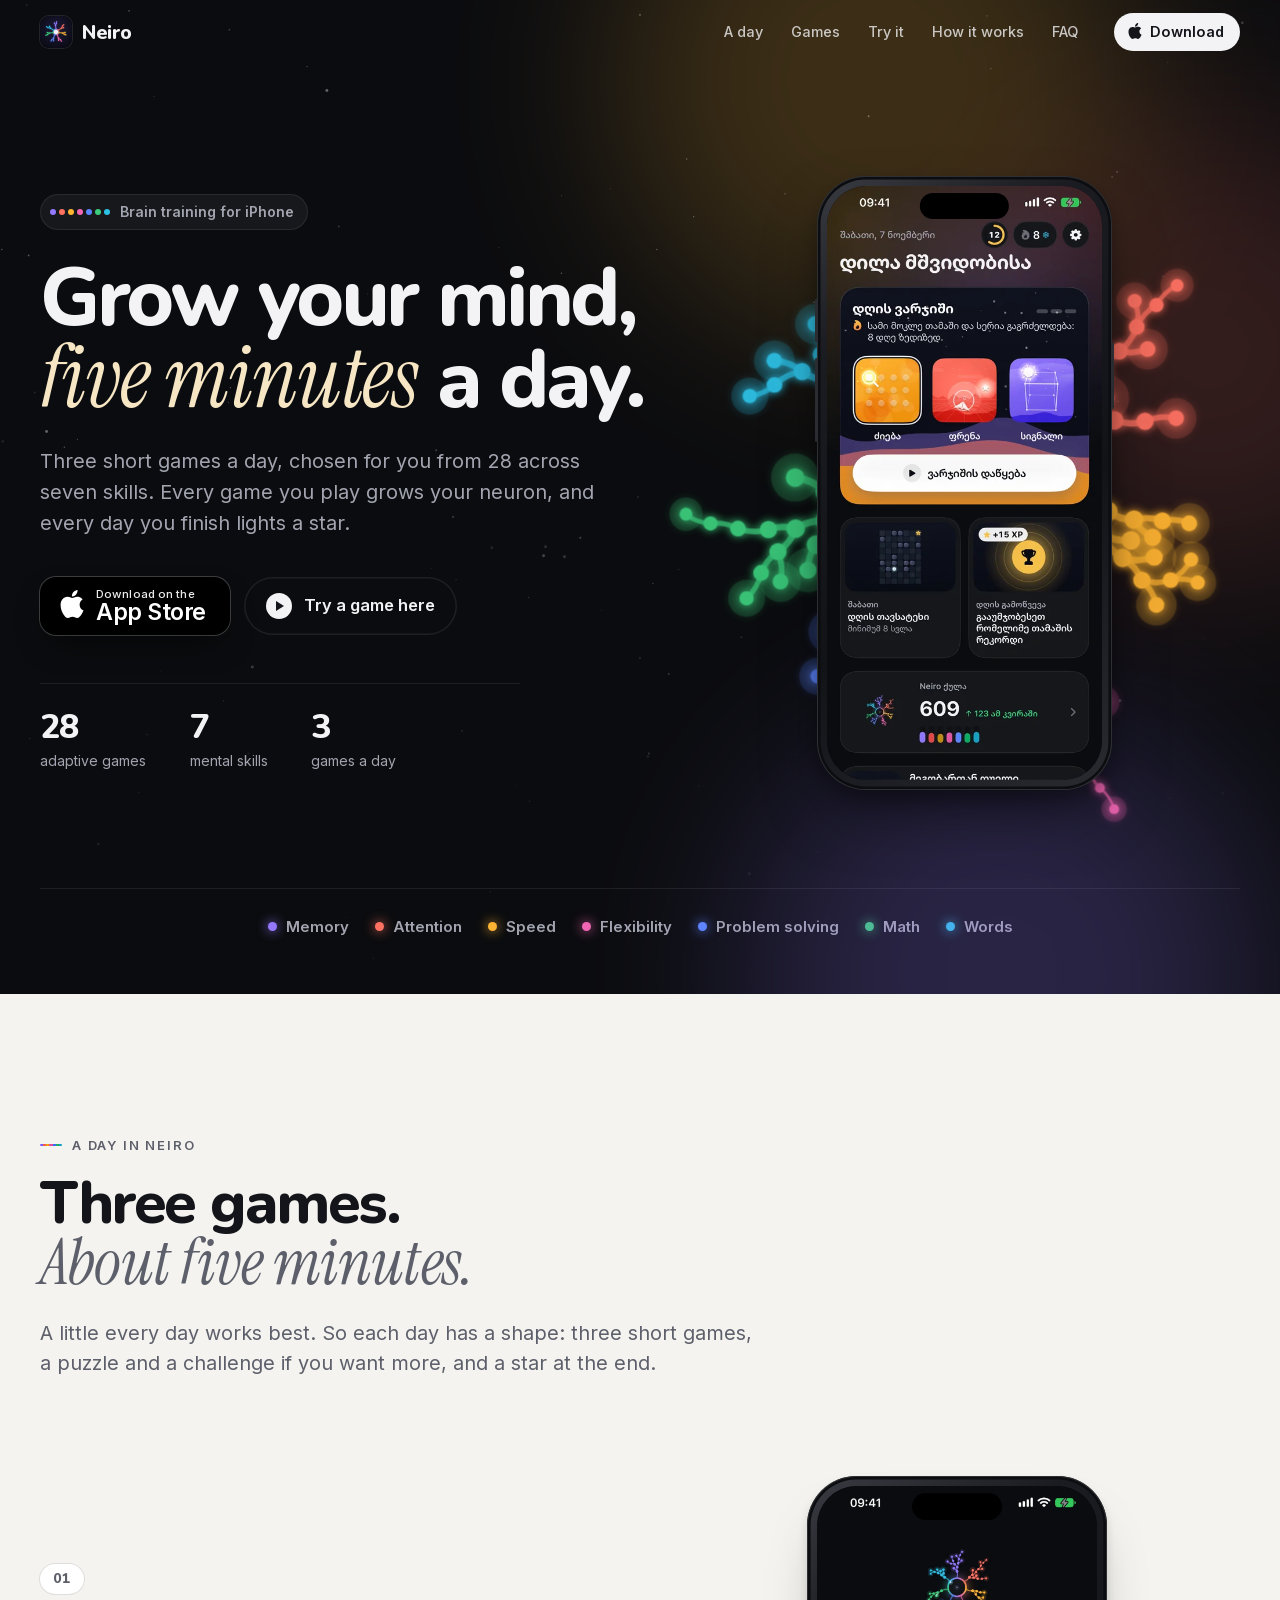
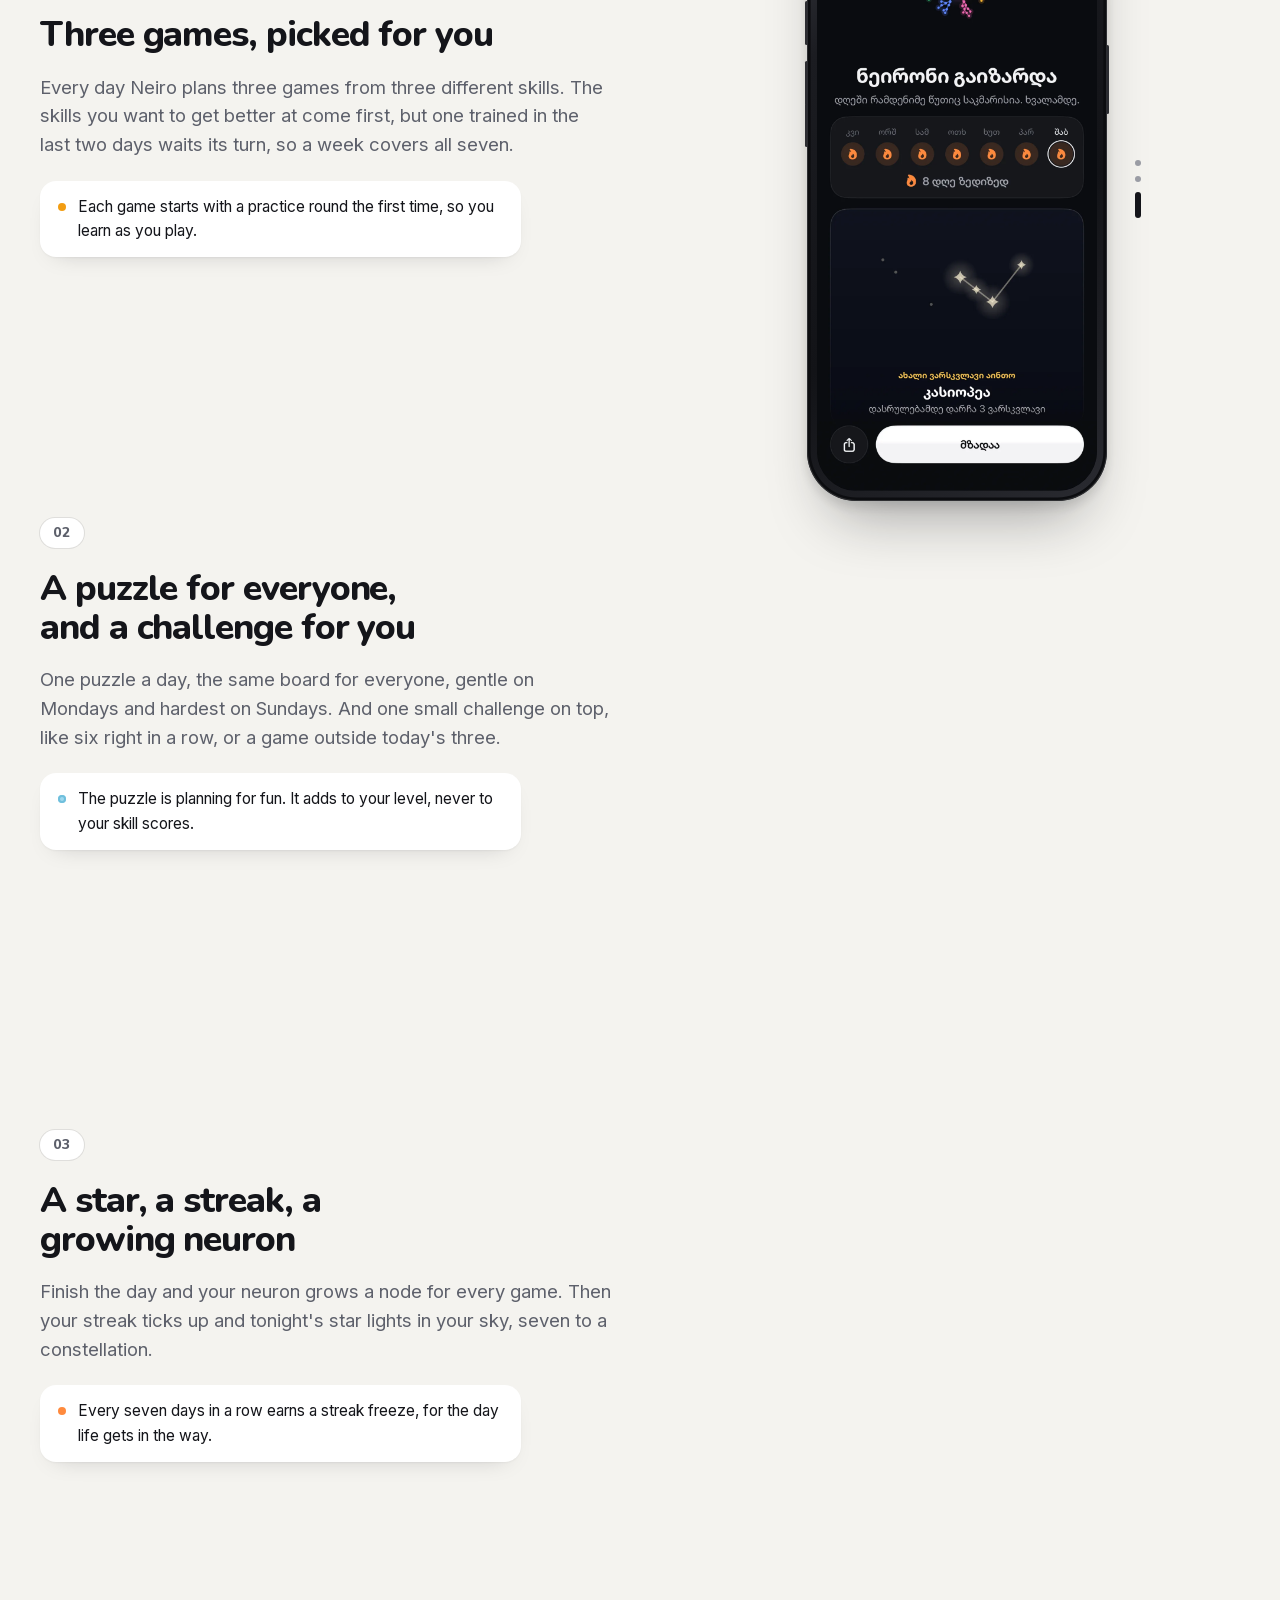
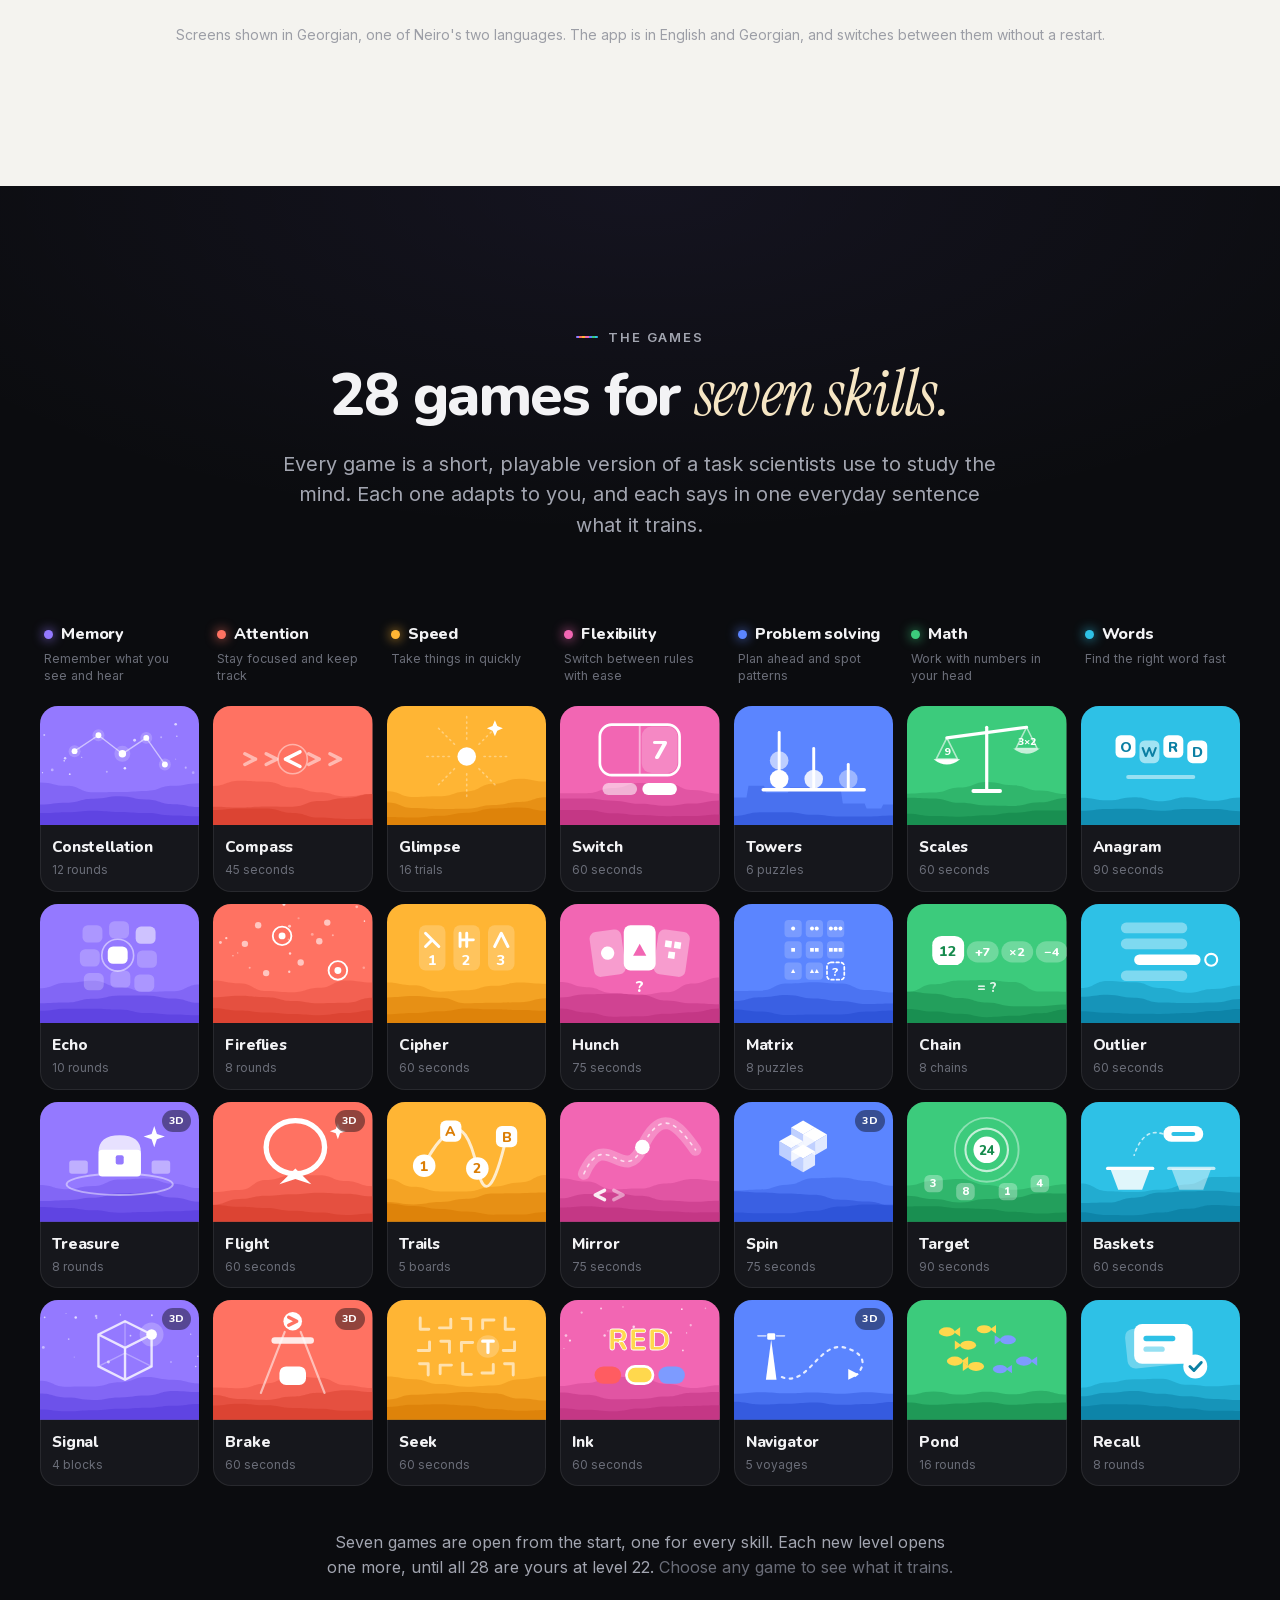
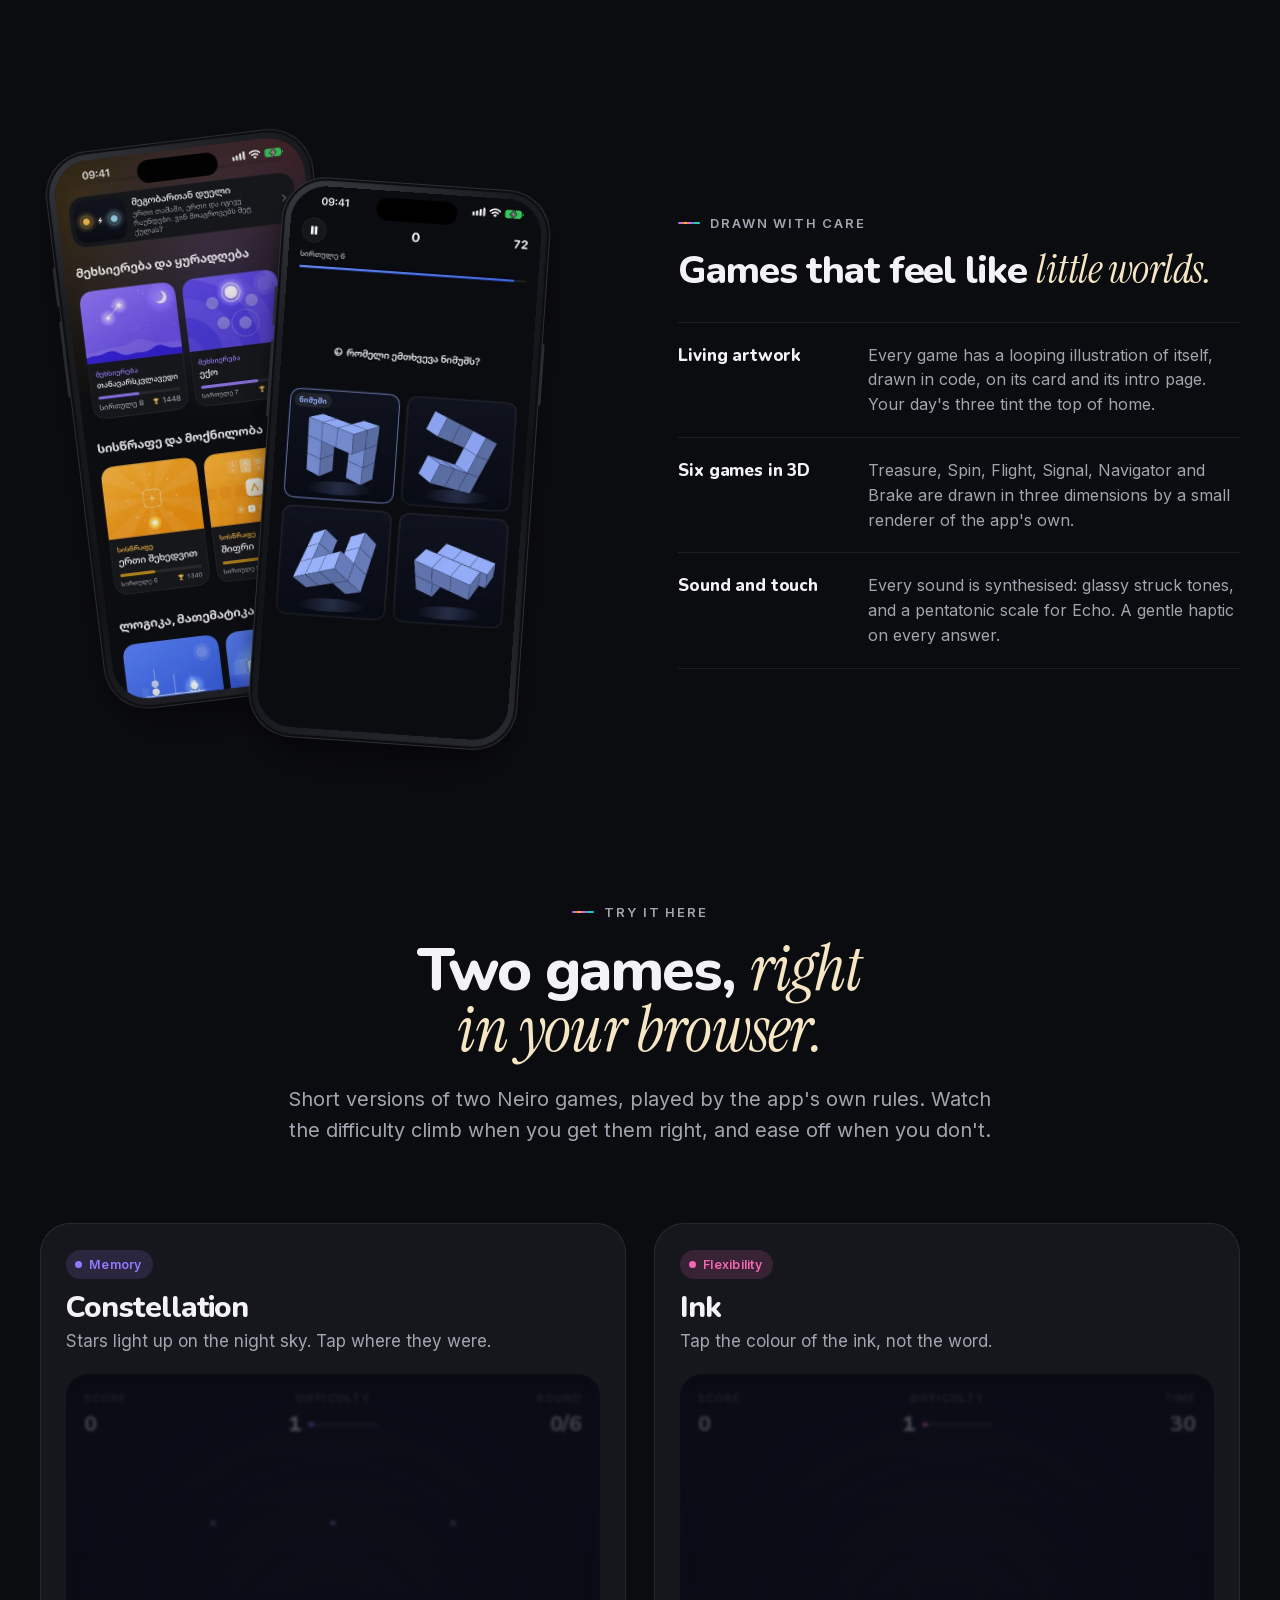
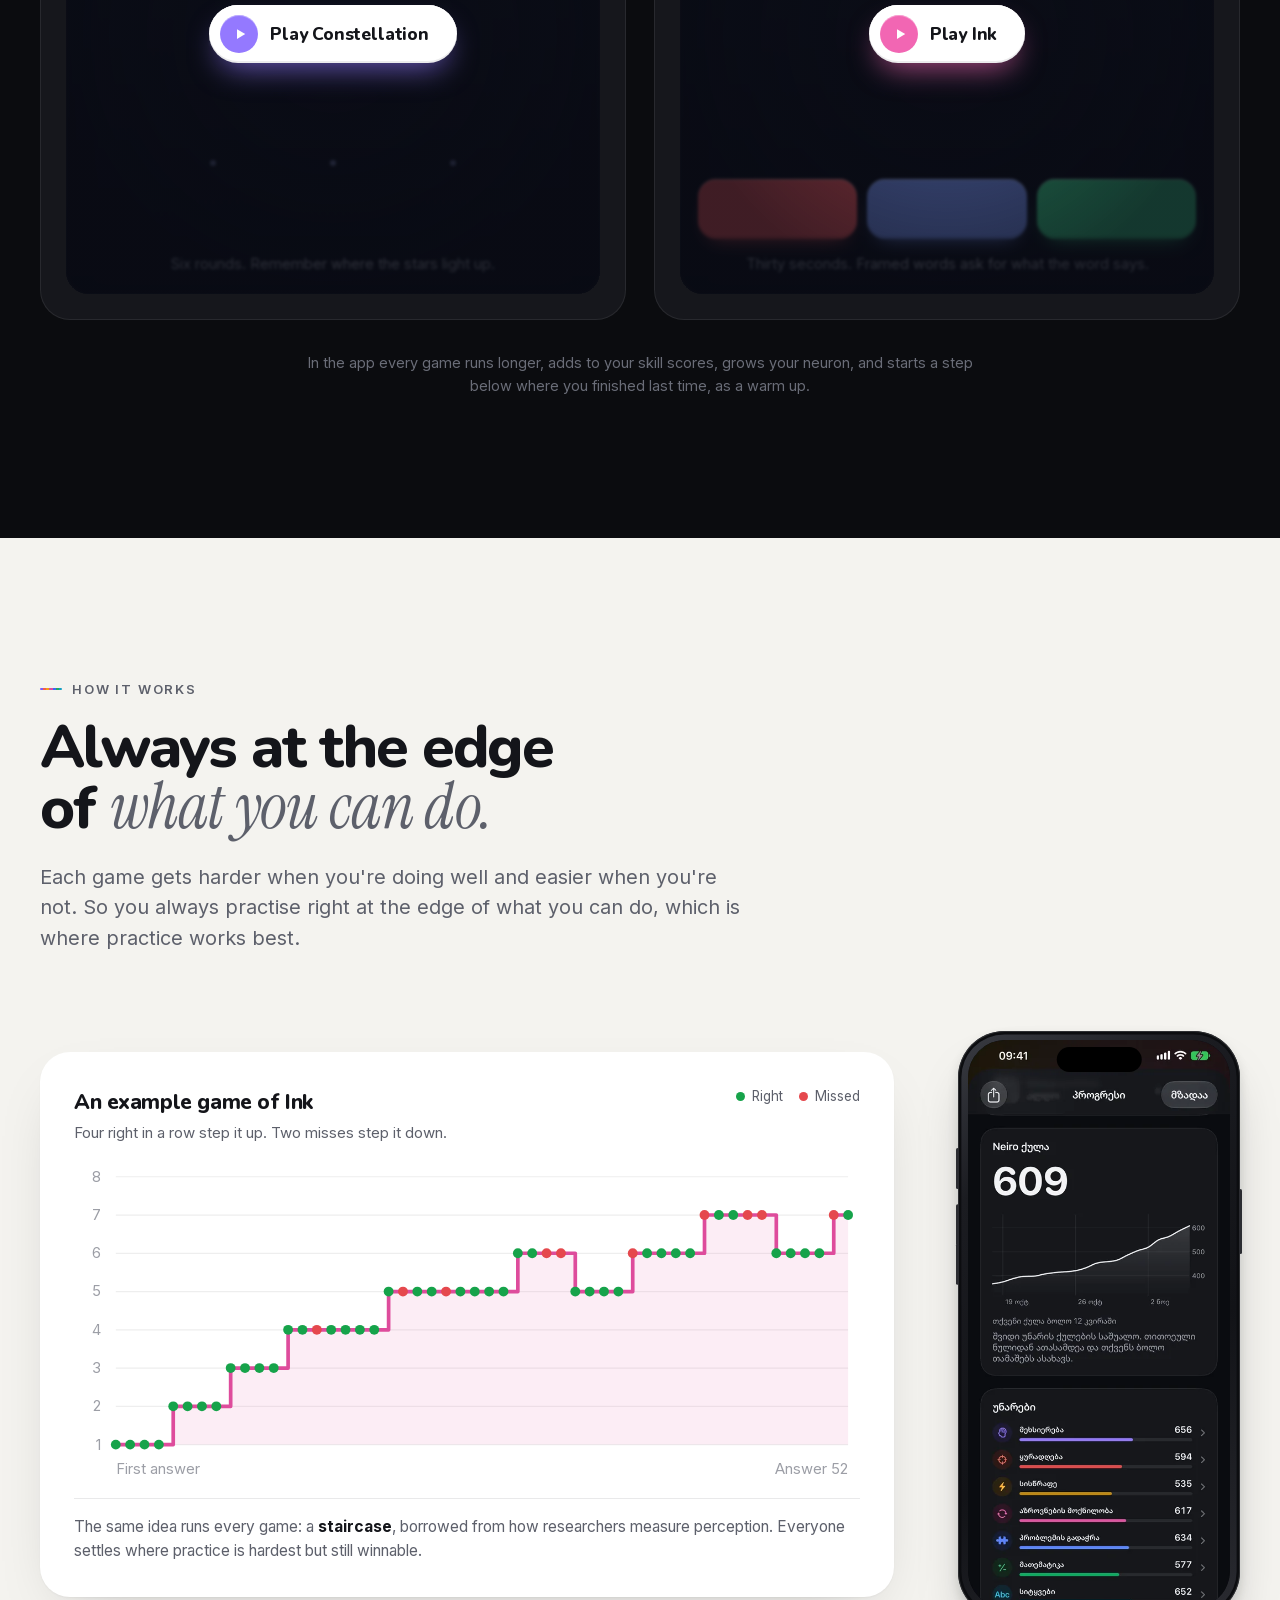
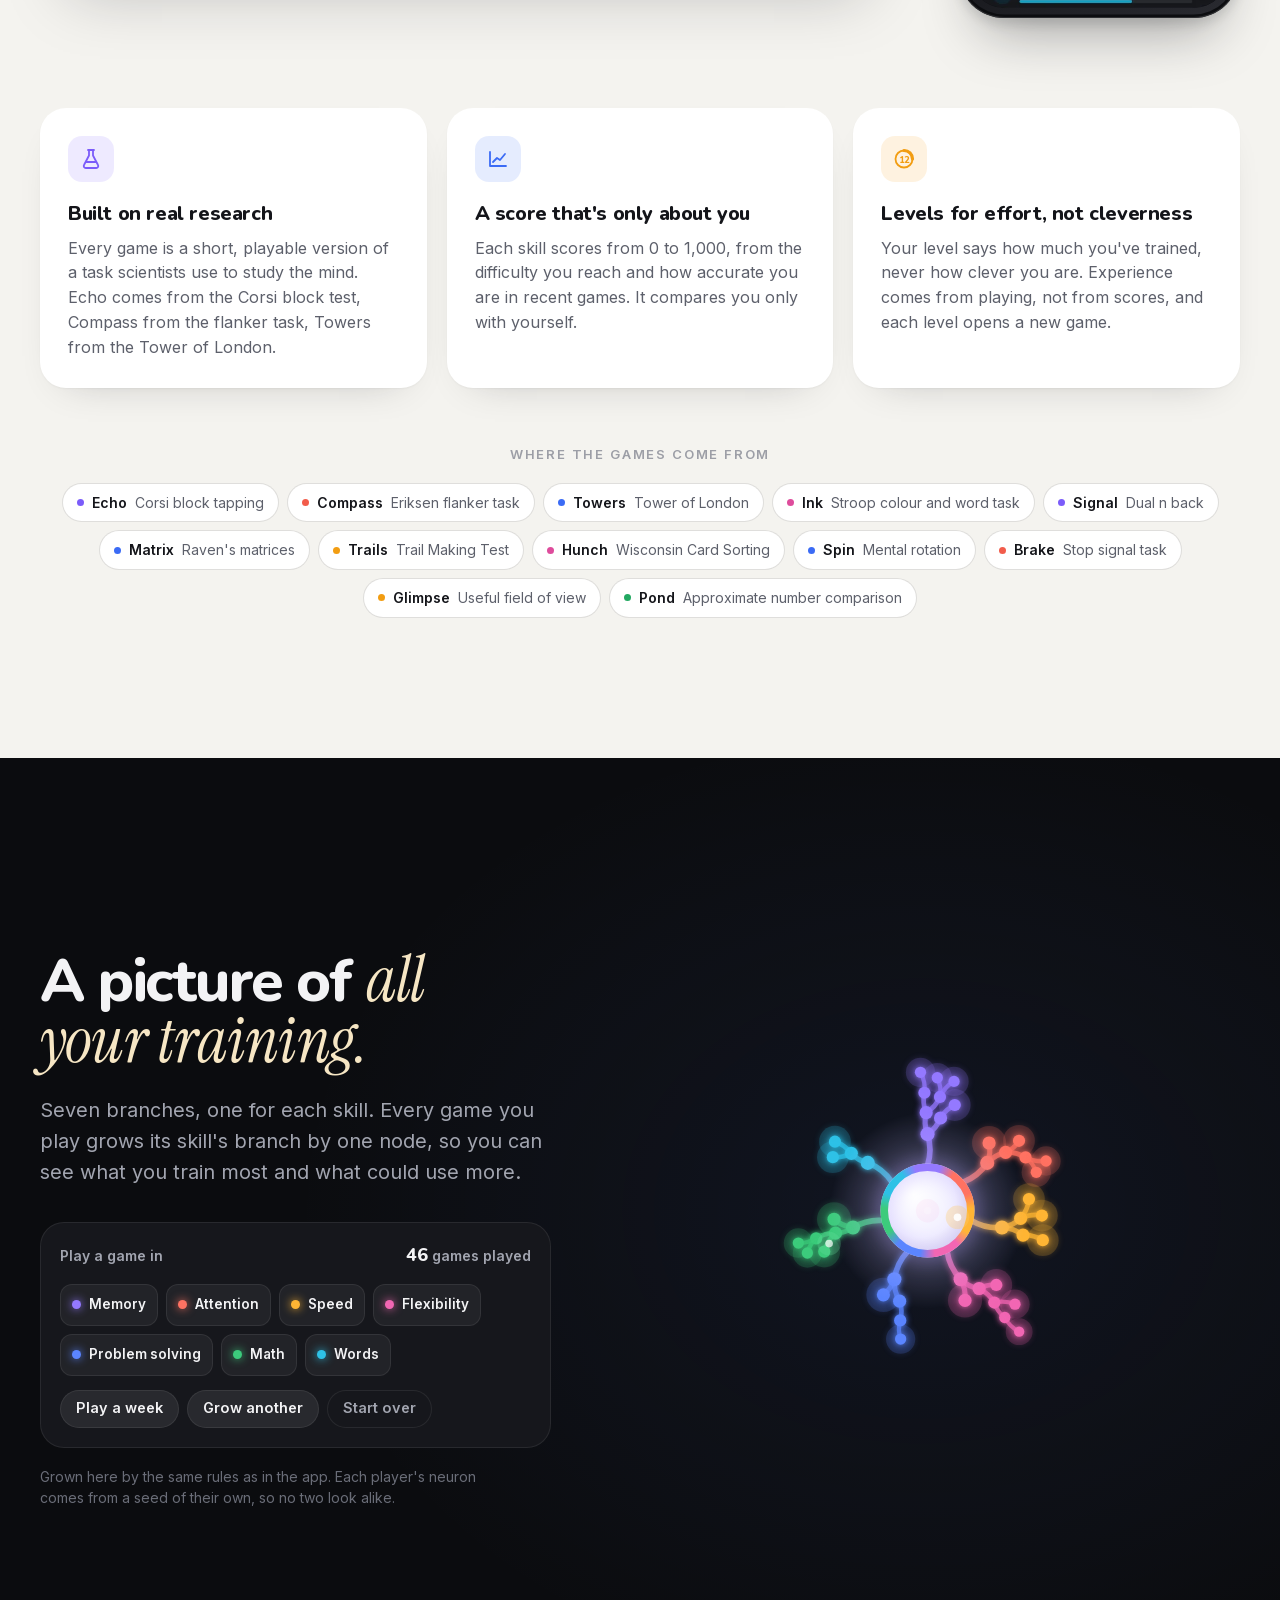
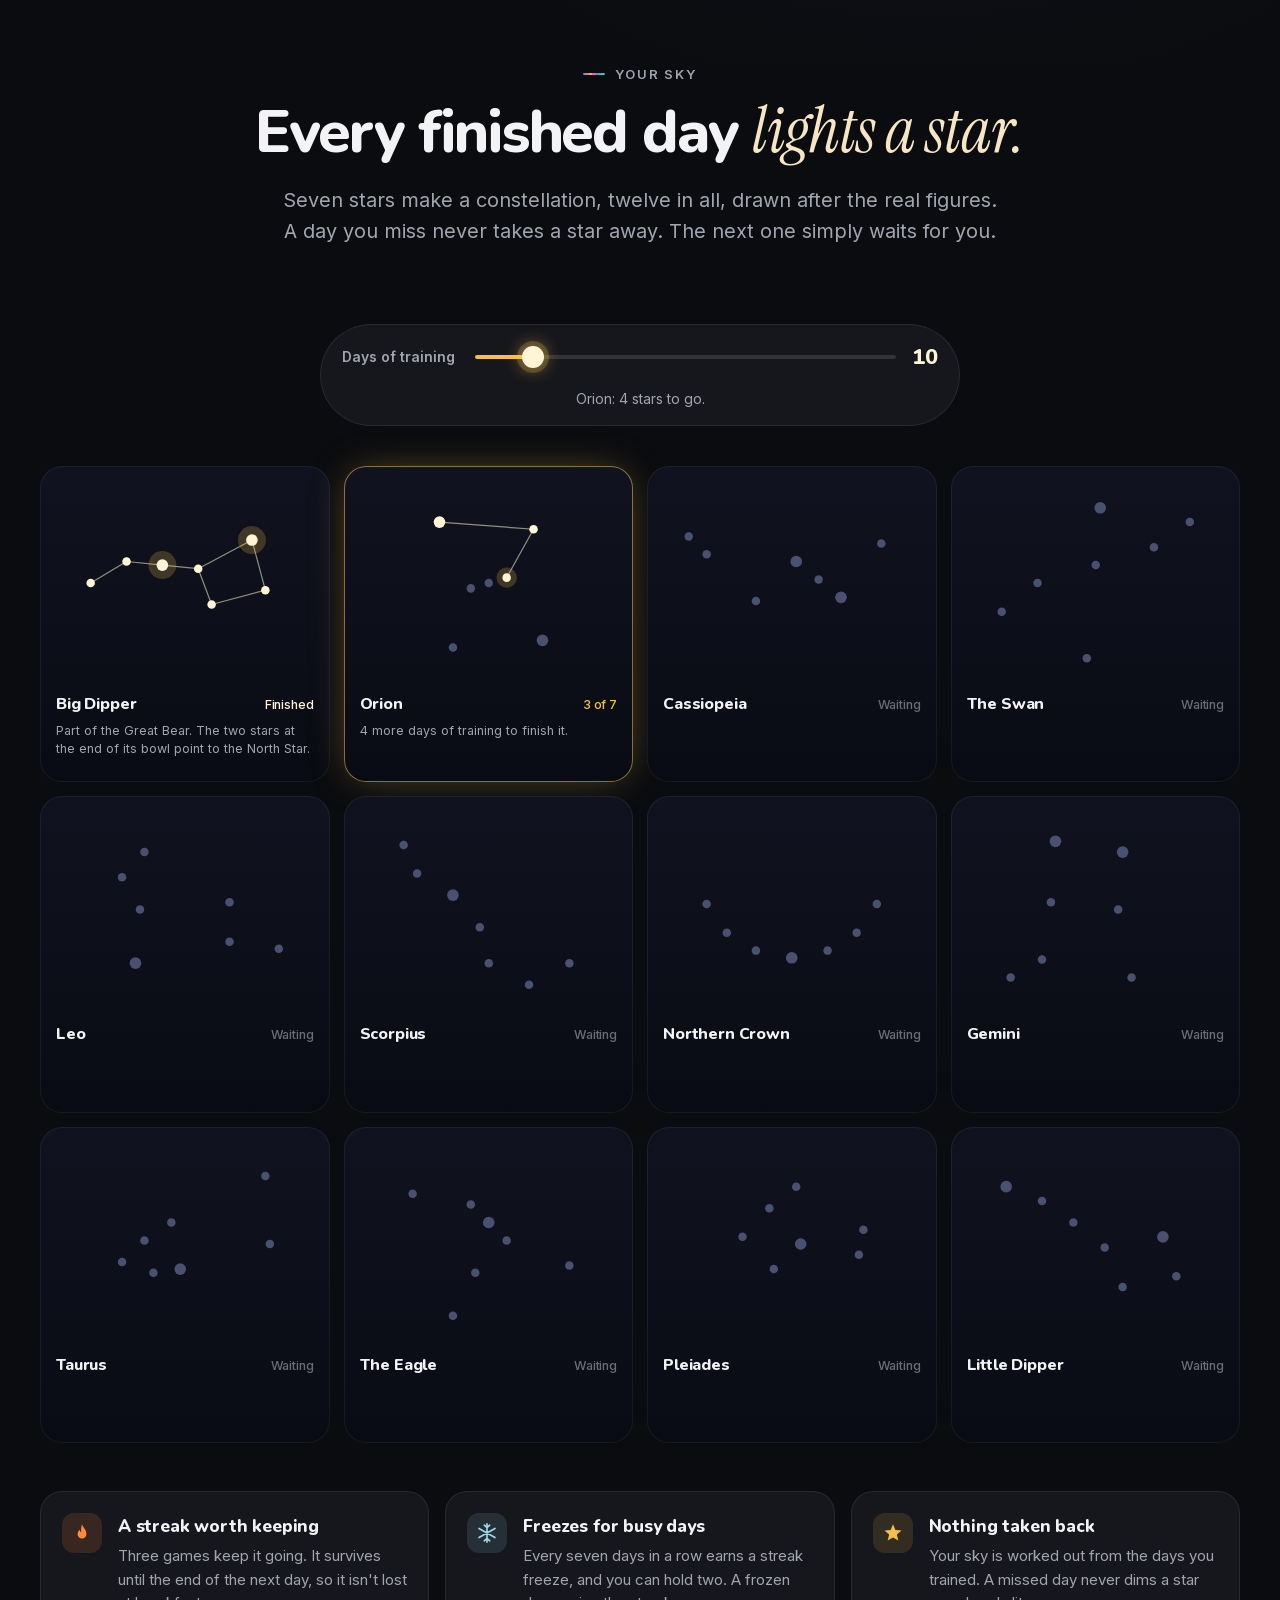
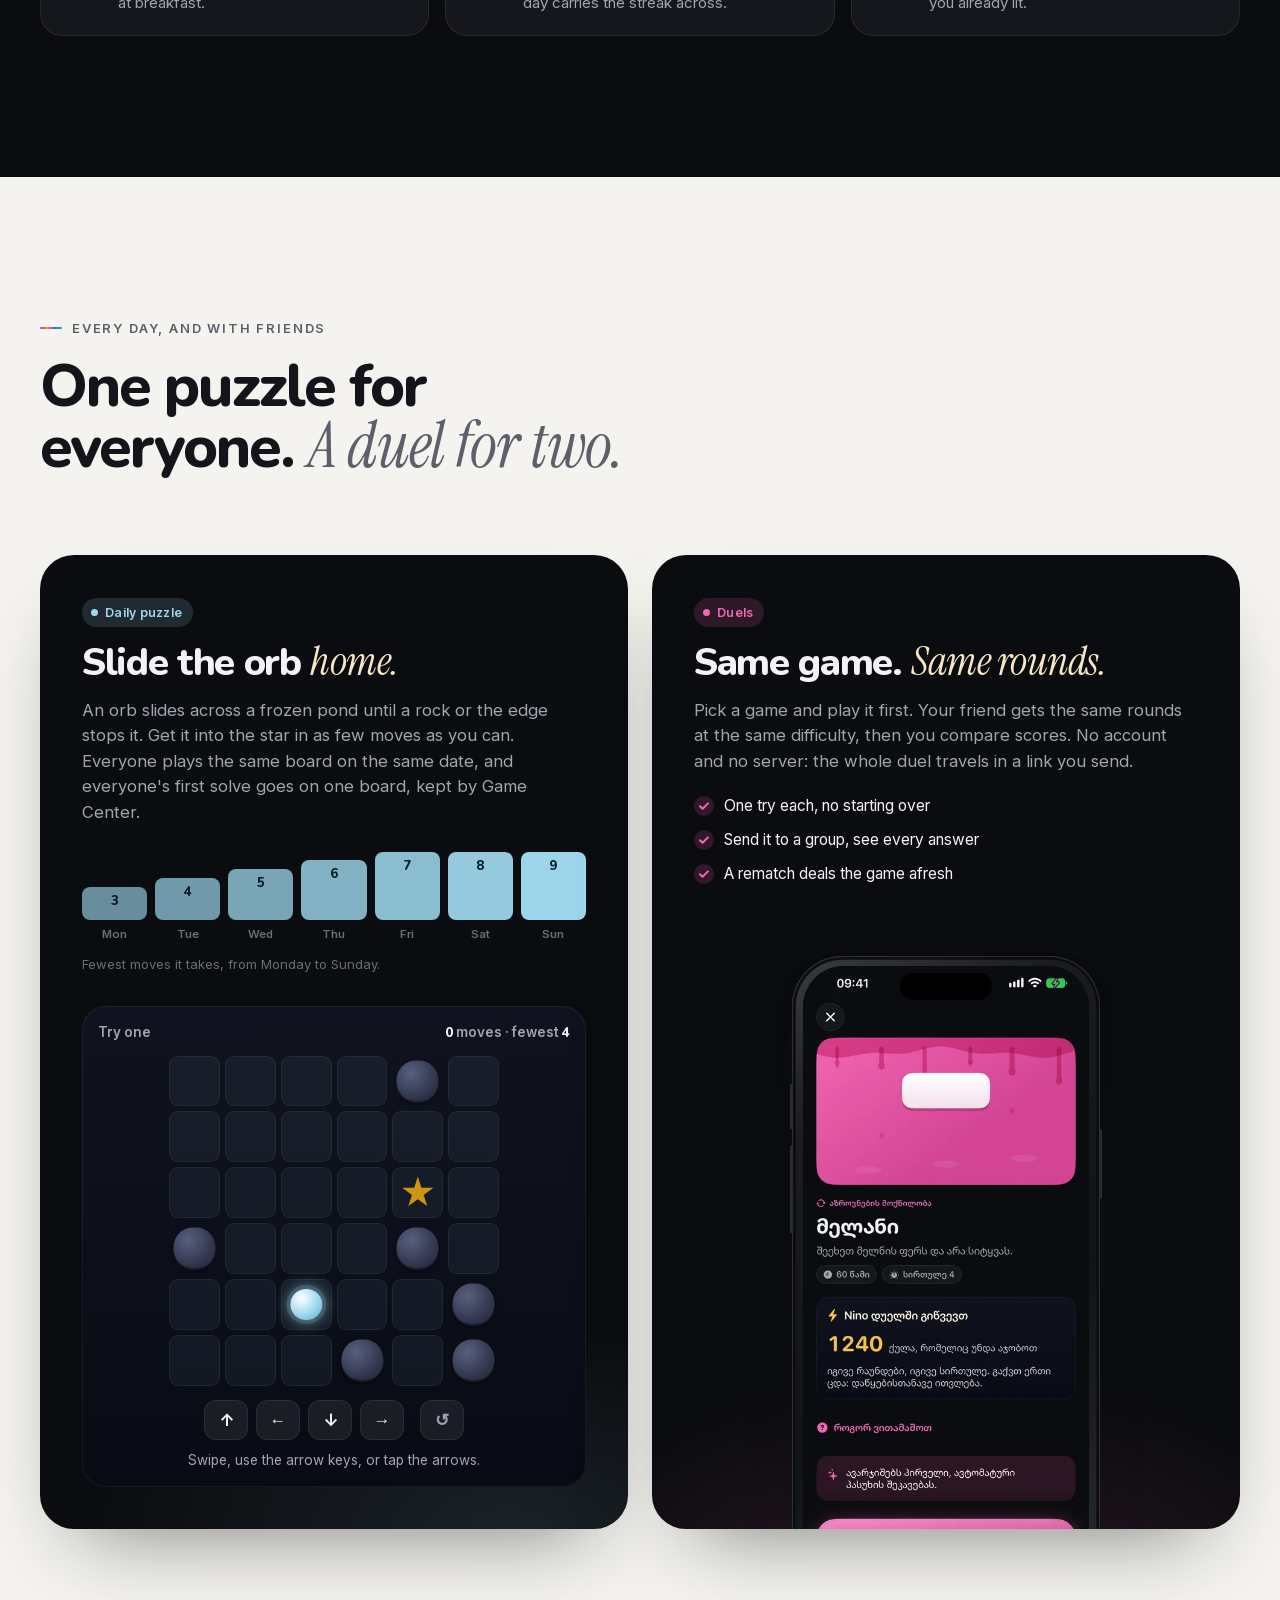
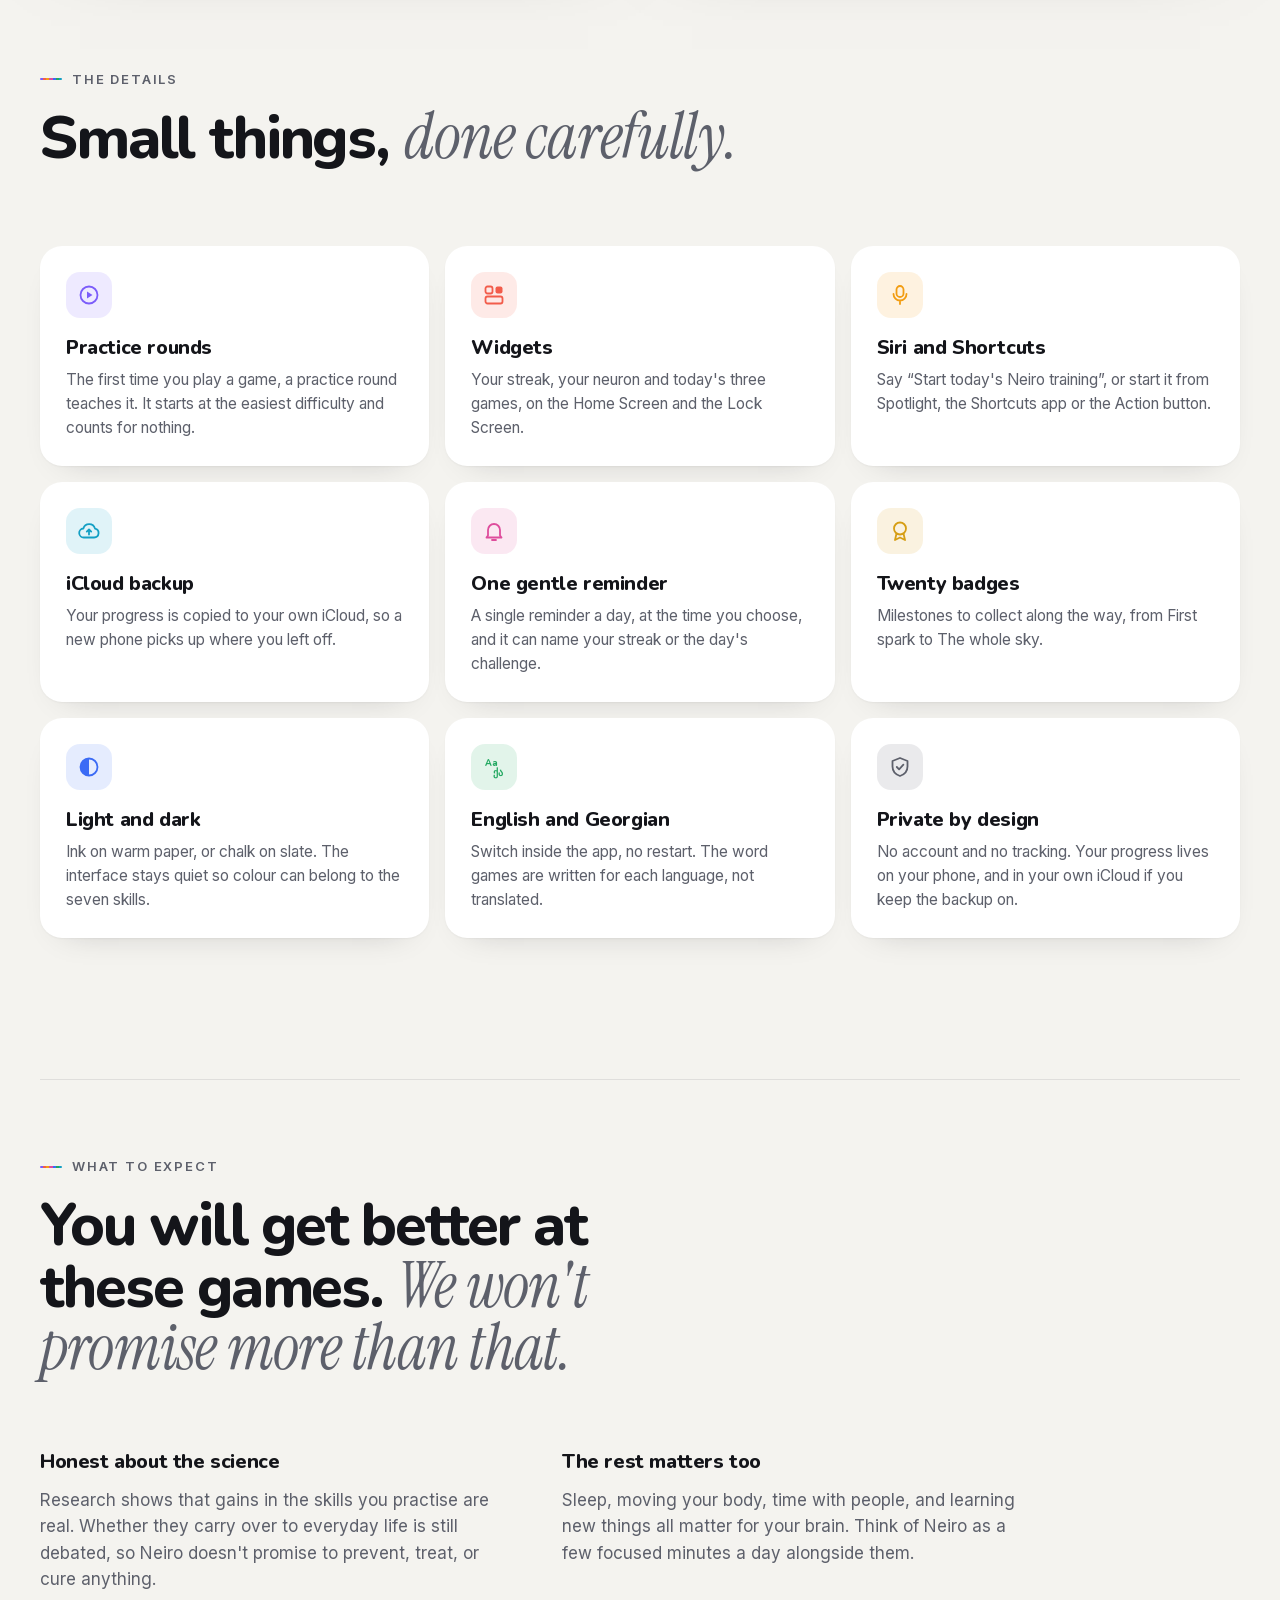
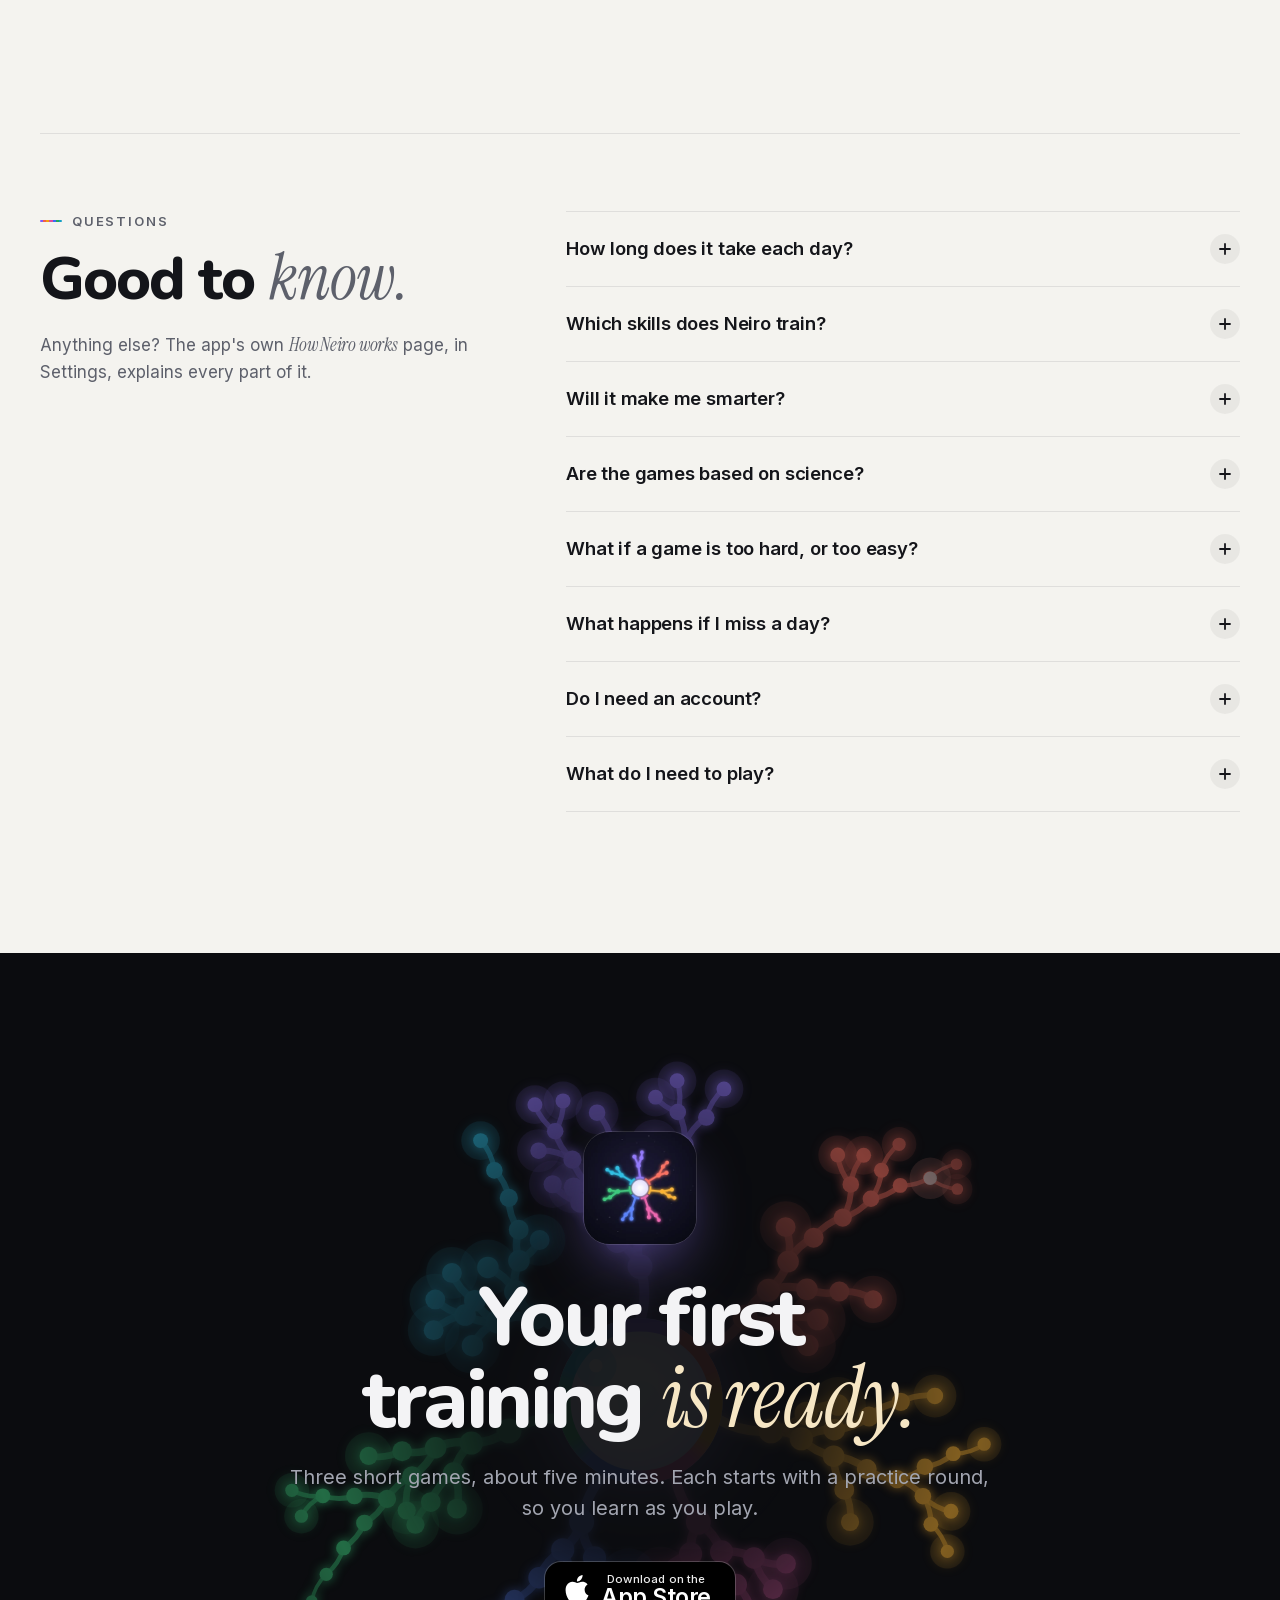
==== index.html @ ee6f04dc "Neiro website: a page for the brain training app A single static page built from the iOS app's own c" ====
<!doctype html>
<html lang="en">
<head>
  <meta charset="utf-8">
  <meta name="viewport" content="width=device-width, initial-scale=1, viewport-fit=cover">
  <title>Neiro · Brain training, five minutes a day</title>
  <meta name="description" content="Neiro is a brain training app for iPhone. Three short, adaptive games a day across seven skills: memory, attention, speed, flexibility, problem solving, math and words. Every game grows your neuron.">
  <meta name="theme-color" content="#0B0C0F">
  <meta property="og:type" content="website">
  <meta property="og:title" content="Neiro · Grow your mind, five minutes a day">
  <meta property="og:description" content="Three short games a day, chosen from 28 across seven skills. Every game grows your neuron, and every day you finish lights a star.">
  <meta property="og:image" content="assets/img/icon-512.png">
  <meta name="twitter:card" content="summary">
  <link rel="icon" type="image/png" sizes="32x32" href="assets/img/icon-32.png">
  <link rel="icon" type="image/png" sizes="64x64" href="assets/img/icon-64.png">
  <link rel="apple-touch-icon" href="assets/img/icon-180.png">
  <link rel="preload" href="assets/fonts/nunito-var.woff2" as="font" type="font/woff2" crossorigin>
  <link rel="preload" href="assets/fonts/instrument-serif-italic.woff2" as="font" type="font/woff2" crossorigin>
  <link rel="stylesheet" href="assets/css/styles.css">
</head>
<body>
  <a class="skip" href="#main">Skip to content</a>

  <!-- Navigation -->
  <header class="nav" id="nav" data-on="night">
    <div class="nav-inner container">
      <a class="brand" href="#top" aria-label="Neiro, back to top">
        <img src="assets/img/icon-64.png" width="32" height="32" alt="">
        <span>Neiro</span>
      </a>
      <nav class="nav-links" aria-label="Sections">
        <a href="#day">A day</a>
        <a href="#games">Games</a>
        <a href="#try">Try it</a>
        <a href="#how">How it works</a>
        <a href="#faq">FAQ</a>
      </nav>
      <a class="nav-cta" data-appstore href="https://apps.apple.com/">
        <svg viewBox="0 0 24 24" aria-hidden="true"><use href="#apple"/></svg>
        <span>Download</span>
      </a>
    </div>
  </header>

  <svg width="0" height="0" style="position:absolute" aria-hidden="true">
    <symbol id="apple" viewBox="0 0 24 24"><path fill="currentColor" d="M12.152 6.896c-.948 0-2.415-1.078-3.96-1.04-2.04.027-3.91 1.183-4.961 3.014-2.117 3.675-.546 9.103 1.519 12.09 1.013 1.454 2.208 3.09 3.792 3.039 1.52-.065 2.09-.987 3.935-.987 1.831 0 2.35.987 3.96.948 1.637-.026 2.676-1.48 3.676-2.948 1.156-1.688 1.636-3.325 1.662-3.415-.039-.013-3.182-1.221-3.22-4.857-.026-3.04 2.48-4.494 2.597-4.559-1.429-2.09-3.623-2.324-4.39-2.376-2-.156-3.675 1.09-4.61 1.09zM15.53 3.83c.843-1.012 1.4-2.427 1.245-3.83-1.207.052-2.662.805-3.532 1.818-.78.896-1.454 2.338-1.273 3.714 1.338.104 2.715-.688 3.559-1.701"/></symbol>
  </svg>

  <main id="main">

    <!-- Hero -->
    <section class="hero night" id="top" data-theme="night">
      <div class="hero-sky" aria-hidden="true">
        <span class="glow glow-a"></span><span class="glow glow-b"></span><span class="glow glow-c"></span>
      </div>
      <div class="container hero-grid">
        <div class="hero-copy">
          <p class="pill reveal">
            <span class="spectrum-dots" aria-hidden="true"><i></i><i></i><i></i><i></i><i></i><i></i><i></i></span>
            Brain training for iPhone
          </p>
          <h1 class="display reveal">Grow your mind, <em>five minutes</em> a day.</h1>
          <p class="lead reveal">Three short games a day, chosen for you from 28 across seven skills. Every game you play grows your neuron, and every day you finish lights a star.</p>
          <div class="cta-row reveal">
            <a class="appstore" data-appstore href="https://apps.apple.com/" aria-label="Download Neiro on the App Store">
              <svg viewBox="0 0 24 24" aria-hidden="true"><use href="#apple"/></svg>
              <span><small>Download on the</small><strong>App Store</strong></span>
            </a>
            <a class="btn-ghost" href="#try">
              <span class="play-dot" aria-hidden="true"></span>
              Try a game here
            </a>
          </div>
          <ul class="hero-facts reveal" aria-label="At a glance">
            <li><strong>28</strong><span>adaptive games</span></li>
            <li><strong>7</strong><span>mental skills</span></li>
            <li><strong>3</strong><span>games a day</span></li>
          </ul>
        </div>

        <div class="hero-visual">
          <canvas class="hero-neuron" id="hero-neuron" aria-hidden="true"></canvas>
          <figure class="phone hero-phone reveal" data-delay="1">
            <div class="phone-frame">
              <div class="phone-screen">
                <img src="assets/screens/home.webp" srcset="assets/screens/home-sm.webp 474w, assets/screens/home.webp 948w" sizes="(max-width: 700px) 62vw, 320px" width="948" height="2052"
                  alt="Neiro's home screen: today's training card with three games, the daily puzzle, the daily challenge, and the Neiro score of 609.">
              </div>
              <span class="phone-island" aria-hidden="true"></span>
            </div>
          </figure>
          <div class="hero-toasts" id="hero-toasts" aria-hidden="true"></div>
        </div>
      </div>

      <div class="container">
        <ul class="skill-ribbon reveal" aria-label="The seven skills">
          <li style="--c: var(--memory)">Memory</li>
          <li style="--c: var(--attention)">Attention</li>
          <li style="--c: var(--speed)">Speed</li>
          <li style="--c: var(--flexibility)">Flexibility</li>
          <li style="--c: var(--problem)">Problem solving</li>
          <li style="--c: var(--math)">Math</li>
          <li style="--c: var(--words)">Words</li>
        </ul>
      </div>
    </section>

    <!-- A day in Neiro -->
    <section class="day paper" id="day" data-theme="paper">
      <div class="container">
        <header class="section-head reveal">
          <p class="eyebrow">A day in Neiro</p>
          <h2>Three games. <em>About five minutes.</em></h2>
          <p class="lead">A little every day works best. So each day has a shape: three short games, a puzzle and a challenge if you want more, and a star at the end.</p>
        </header>

        <div class="story">
          <ol class="story-steps">
            <li class="story-step" data-screen="0">
              <span class="step-num" aria-hidden="true">01</span>
              <h3>Three games, picked for you</h3>
              <p>Every day Neiro plans three games from three different skills. The skills you want to get better at come first, but one trained in the last two days waits its turn, so a week covers all seven.</p>
              <p class="step-aside">Each game starts with a practice round the first time, so you learn as you play.</p>
              <figure class="phone phone-inline">
                <div class="phone-frame"><div class="phone-screen"><img src="assets/screens/adaptive-sm.webp" width="474" height="1026" loading="lazy" alt="Flight, an attention game: a glider flies through green rings over a night valley, toward gold stars."></div><span class="phone-island" aria-hidden="true"></span></div>
              </figure>
            </li>
            <li class="story-step" data-screen="1">
              <span class="step-num" aria-hidden="true">02</span>
              <h3>A puzzle for everyone, and a challenge for you</h3>
              <p>One puzzle a day, the same board for everyone, gentle on Mondays and hardest on Sundays. And one small challenge on top, like six right in a row, or a game outside today's three.</p>
              <p class="step-aside">The puzzle is planning for fun. It adds to your level, never to your skill scores.</p>
              <figure class="phone phone-inline">
                <div class="phone-frame"><div class="phone-screen"><img src="assets/screens/puzzle-sm.webp" width="474" height="1026" loading="lazy" alt="The daily puzzle: an orb on a frozen pond of rocks, and a gold star it has to reach."></div><span class="phone-island" aria-hidden="true"></span></div>
              </figure>
            </li>
            <li class="story-step" data-screen="2">
              <span class="step-num" aria-hidden="true">03</span>
              <h3>A star, a streak, a growing neuron</h3>
              <p>Finish the day and your neuron grows a node for every game. Then your streak ticks up and tonight's star lights in your sky, seven to a constellation.</p>
              <p class="step-aside">Every seven days in a row earns a streak freeze, for the day life gets in the way.</p>
              <figure class="phone phone-inline">
                <div class="phone-frame"><div class="phone-screen"><img src="assets/screens/streak-sm.webp" width="474" height="1026" loading="lazy" alt="The end of a training day: the neuron has grown, the week's flames are lit, and a new star joins Cassiopeia."></div><span class="phone-island" aria-hidden="true"></span></div>
              </figure>
            </li>
          </ol>

          <div class="story-stage" aria-hidden="true">
            <div class="story-sticky">
              <figure class="phone story-phone">
                <div class="phone-frame">
                  <div class="phone-screen">
                    <img class="is-active" src="assets/screens/adaptive.webp" width="948" height="2052" loading="lazy" alt="">
                    <img src="assets/screens/puzzle.webp" width="948" height="2052" loading="lazy" alt="">
                    <img src="assets/screens/streak.webp" width="948" height="2052" loading="lazy" alt="">
                  </div>
                  <span class="phone-island"></span>
                </div>
              </figure>
              <div class="story-progress"><i class="is-active"></i><i></i><i></i></div>
            </div>
          </div>
        </div>
        <p class="lang-note reveal">Screens shown in Georgian, one of Neiro's two languages. The app is in English and Georgian, and switches between them without a restart.</p>
      </div>
    </section>

    <!-- The games -->
    <section class="games night" id="games" data-theme="night">
      <div class="container">
        <header class="section-head center reveal">
          <p class="eyebrow">The games</p>
          <h2>28 games for <em>seven skills.</em></h2>
          <p class="lead">Every game is a short, playable version of a task scientists use to study the mind. Each one adapts to you, and each says in one everyday sentence what it trains.</p>
        </header>

        <div class="wall" id="wall" role="list" aria-label="All 28 games, grouped by skill"></div>
        <p class="wall-note reveal">Seven games are open from the start, one for every skill. Each new level opens one more, until all 28 are yours at level 22. <span class="wall-hint">Choose any game to see what it trains.</span></p>

        <div class="craft">
          <div class="craft-phones reveal">
            <figure class="phone craft-back">
              <div class="phone-frame"><div class="phone-screen"><img src="assets/screens/games-sm.webp" srcset="assets/screens/games-sm.webp 474w, assets/screens/games.webp 948w" sizes="280px" width="948" height="2052" loading="lazy" alt="Rows of game cards that scroll sideways, grouped by skill, each with its own artwork, difficulty and best score."></div><span class="phone-island" aria-hidden="true"></span></div>
            </figure>
            <figure class="phone craft-front">
              <div class="phone-frame"><div class="phone-screen"><img src="assets/screens/3d-sm.webp" srcset="assets/screens/3d-sm.webp 474w, assets/screens/3d.webp 948w" sizes="280px" width="948" height="2052" loading="lazy" alt="Spin, drawn in 3D: four figures of cubes, and the question which one is the original turned."></div><span class="phone-island" aria-hidden="true"></span></div>
            </figure>
          </div>
          <div class="craft-copy">
            <p class="eyebrow reveal">Drawn with care</p>
            <h3 class="h3 reveal">Games that feel like <em>little worlds.</em></h3>
            <ul class="craft-list">
              <li class="reveal">
                <strong>Living artwork</strong>
                <span>Every game has a looping illustration of itself, drawn in code, on its card and its intro page. Your day's three tint the top of home.</span>
              </li>
              <li class="reveal">
                <strong>Six games in 3D</strong>
                <span>Treasure, Spin, Flight, Signal, Navigator and Brake are drawn in three dimensions by a small renderer of the app's own.</span>
              </li>
              <li class="reveal">
                <strong>Sound and touch</strong>
                <span>Every sound is synthesised: glassy struck tones, and a pentatonic scale for Echo. A gentle haptic on every answer.</span>
              </li>
            </ul>
          </div>
        </div>
      </div>

      <dialog class="game-dialog" id="game-dialog" aria-labelledby="gd-title">
        <div class="gd-inner">
          <button class="gd-close" type="button" data-close aria-label="Close">
            <svg viewBox="0 0 24 24" aria-hidden="true"><path d="M6 6l12 12M18 6L6 18" stroke="currentColor" stroke-width="2" stroke-linecap="round"/></svg>
          </button>
          <div class="gd-art" id="gd-art"></div>
          <div class="gd-body">
            <p class="gd-skill" id="gd-skill"></p>
            <h3 id="gd-title"></h3>
            <p class="gd-tagline" id="gd-tagline"></p>
            <p class="gd-trains" id="gd-trains"></p>
            <dl class="gd-meta">
              <div><dt>Based on</dt><dd id="gd-basis"></dd></div>
              <div><dt>A session</dt><dd id="gd-format"></dd></div>
              <div><dt>Opens</dt><dd id="gd-level"></dd></div>
            </dl>
            <div class="gd-nav">
              <button type="button" class="btn-small" data-step="-1" aria-label="Previous game">‹ Previous</button>
              <button type="button" class="btn-small" data-step="1" aria-label="Next game">Next ›</button>
            </div>
          </div>
        </div>
      </dialog>
    </section>

    <!-- Try it -->
    <section class="try night" id="try" data-theme="night">
      <div class="container">
        <header class="section-head center reveal">
          <p class="eyebrow">Try it here</p>
          <h2>Two games, <em>right in your browser.</em></h2>
          <p class="lead">Short versions of two Neiro games, played by the app's own rules. Watch the difficulty climb when you get them right, and ease off when you don't.</p>
        </header>

        <div class="demos">
          <article class="demo reveal" id="demo-constellation" style="--hue: var(--memory); --hue-glow: #B4A1FF">
            <header class="demo-head">
              <span class="chip" style="--c: var(--memory)">Memory</span>
              <h3>Constellation</h3>
              <p>Stars light up on the night sky. Tap where they were.</p>
            </header>
            <div class="board night-well">
              <div class="hud">
                <div><small>Score</small><b data-score>0</b></div>
                <div class="hud-mid"><small>Difficulty</small><span class="diff" data-diff><b>1</b><i></i></span></div>
                <div><small>Round</small><b data-progress>0/6</b></div>
              </div>
              <div class="stars-grid" data-grid aria-label="Night sky"></div>
              <p class="board-msg" data-msg aria-live="polite">Six rounds. Remember where the stars light up.</p>
              <div class="board-overlay" data-overlay>
                <button class="btn-primary" type="button" data-start>
                  <span class="btn-disc" aria-hidden="true"><svg viewBox="0 0 24 24"><path d="M8 5.5v13l11-6.5z" fill="currentColor"/></svg></span>
                  Play Constellation
                </button>
              </div>
            </div>
          </article>

          <article class="demo reveal" data-delay="1" id="demo-ink" style="--hue: var(--flexibility); --hue-glow: #FF97CF">
            <header class="demo-head">
              <span class="chip" style="--c: var(--flexibility)">Flexibility</span>
              <h3>Ink</h3>
              <p>Tap the colour of the ink, not the word.</p>
            </header>
            <div class="board night-well">
              <div class="hud">
                <div><small>Score</small><b data-score>0</b></div>
                <div class="hud-mid"><small>Difficulty</small><span class="diff" data-diff><b>1</b><i></i></span></div>
                <div><small>Time</small><b data-progress>30</b></div>
              </div>
              <div class="ink-stage">
                <div class="ink-deadline" data-deadline><i></i></div>
                <p class="ink-word" data-word aria-live="polite"></p>
              </div>
              <div class="ink-swatches" data-swatches></div>
              <p class="board-msg" data-msg aria-live="polite">Thirty seconds. Framed words ask for what the word says.</p>
              <div class="board-overlay" data-overlay>
                <button class="btn-primary" type="button" data-start>
                  <span class="btn-disc" aria-hidden="true"><svg viewBox="0 0 24 24"><path d="M8 5.5v13l11-6.5z" fill="currentColor"/></svg></span>
                  Play Ink
                </button>
              </div>
            </div>
          </article>
        </div>
        <p class="fineprint reveal">In the app every game runs longer, adds to your skill scores, grows your neuron, and starts a step below where you finished last time, as a warm up.</p>
      </div>
    </section>

    <!-- How it works -->
    <section class="how paper" id="how" data-theme="paper">
      <div class="container">
        <header class="section-head reveal">
          <p class="eyebrow">How it works</p>
          <h2>Always at the edge of <em>what you can do.</em></h2>
          <p class="lead">Each game gets harder when you're doing well and easier when you're not. So you always practise right at the edge of what you can do, which is where practice works best.</p>
        </header>

        <div class="how-grid">
          <div class="stair-card reveal">
            <div class="stair-top">
              <div>
                <p class="stair-label" id="stair-label">An example game of Ink</p>
                <p class="stair-sub" id="stair-sub">Four right in a row step it up. Two misses step it down.</p>
              </div>
              <ul class="stair-legend" aria-hidden="true">
                <li><i class="ok"></i>Right</li>
                <li><i class="no"></i>Missed</li>
              </ul>
            </div>
            <svg class="stair-chart" id="stair-chart" viewBox="0 0 640 260" role="img" aria-labelledby="stair-label"></svg>
            <p class="stair-foot">The same idea runs every game: a <strong>staircase</strong>, borrowed from how researchers measure perception. Everyone settles where practice is hardest but still winnable.</p>
          </div>

          <figure class="phone how-phone reveal" data-delay="1">
            <div class="phone-frame"><div class="phone-screen"><img src="assets/screens/progress-sm.webp" srcset="assets/screens/progress-sm.webp 474w, assets/screens/progress.webp 948w" sizes="300px" width="948" height="2052" loading="lazy" alt="The progress sheet: a Neiro score of 609 with a twelve week chart, and a score for each of the seven skills."></div><span class="phone-island" aria-hidden="true"></span></div>
          </figure>
        </div>

        <div class="pillars">
          <article class="pillar reveal">
            <span class="pillar-icon" style="--c: var(--memory)" aria-hidden="true">
              <svg viewBox="0 0 24 24"><path d="M9 3h6M10 3v5.5L5 18a2 2 0 0 0 1.8 3h10.4A2 2 0 0 0 19 18l-5-9.5V3" fill="none" stroke="currentColor" stroke-width="1.8" stroke-linecap="round" stroke-linejoin="round"/><path d="M7.5 15h9" stroke="currentColor" stroke-width="1.8" stroke-linecap="round"/></svg>
            </span>
            <h3>Built on real research</h3>
            <p>Every game is a short, playable version of a task scientists use to study the mind. Echo comes from the Corsi block test, Compass from the flanker task, Towers from the Tower of London.</p>
          </article>
          <article class="pillar reveal" data-delay="1">
            <span class="pillar-icon" style="--c: var(--problem)" aria-hidden="true">
              <svg viewBox="0 0 24 24"><path d="M4 19V5M4 19h16" fill="none" stroke="currentColor" stroke-width="1.8" stroke-linecap="round"/><path d="M7 15l4-4 3 2 5-6" fill="none" stroke="currentColor" stroke-width="1.8" stroke-linecap="round" stroke-linejoin="round"/></svg>
            </span>
            <h3>A score that's only about you</h3>
            <p>Each skill scores from 0 to 1,000, from the difficulty you reach and how accurate you are in recent games. It compares you only with yourself.</p>
          </article>
          <article class="pillar reveal" data-delay="2">
            <span class="pillar-icon" style="--c: var(--speed)" aria-hidden="true">
              <svg viewBox="0 0 24 24"><circle cx="12" cy="12" r="8.5" fill="none" stroke="currentColor" stroke-width="1.8"/><path d="M12 3.5a8.5 8.5 0 0 1 8.5 8.5" fill="none" stroke="currentColor" stroke-width="3.2" stroke-linecap="round"/><text x="12" y="15.6" text-anchor="middle" font-size="9" font-weight="800" fill="currentColor" font-family="ui-rounded, Nunito, sans-serif">12</text></svg>
            </span>
            <h3>Levels for effort, not cleverness</h3>
            <p>Your level says how much you've trained, never how clever you are. Experience comes from playing, not from scores, and each level opens a new game.</p>
          </article>
        </div>

        <div class="research reveal">
          <p class="research-title">Where the games come from</p>
          <ul class="research-list" id="research-list"></ul>
        </div>
      </div>
    </section>

    <!-- Your neuron -->
    <section class="neuron-sec night" id="neuron" data-theme="night">
      <div class="container neuron-grid">
        <div class="neuron-copy">
          <p class="eyebrow reveal">Your neuron</p>
          <h2 class="reveal">A picture of <em>all your training.</em></h2>
          <p class="lead reveal">Seven branches, one for each skill. Every game you play grows its skill's branch by one node, so you can see what you train most and what could use more.</p>

          <div class="grow-panel reveal" role="group" aria-labelledby="grow-title">
            <div class="grow-head">
              <p id="grow-title">Play a game in</p>
              <p class="grow-count" aria-live="polite"><b id="grow-count">0</b> games played</p>
            </div>
            <div class="grow-buttons" id="grow-buttons"></div>
            <div class="grow-actions">
              <button type="button" class="btn-small" id="grow-week">Play a week</button>
              <button type="button" class="btn-small" id="grow-seed">Grow another</button>
              <button type="button" class="btn-small quiet" id="grow-reset">Start over</button>
            </div>
          </div>
          <p class="neuron-note reveal">Grown here by the same rules as in the app. Each player's neuron comes from a seed of their own, so no two look alike.</p>
        </div>
        <div class="neuron-stage reveal" data-delay="1">
          <canvas id="neuron-canvas" aria-label="An interactive neuron with seven coloured branches"></canvas>
        </div>
      </div>
    </section>

    <!-- Your sky -->
    <section class="sky night" id="sky" data-theme="night">
      <div class="container">
        <header class="section-head center reveal">
          <p class="eyebrow">Your sky</p>
          <h2>Every finished day <em>lights a star.</em></h2>
          <p class="lead">Seven stars make a constellation, twelve in all, drawn after the real figures. A day you miss never takes a star away. The next one simply waits for you.</p>
        </header>

        <div class="sky-control reveal">
          <label for="sky-days">Days of training</label>
          <input type="range" id="sky-days" min="0" max="84" value="10" step="1">
          <output id="sky-days-out" for="sky-days">10</output>
          <p class="sky-status" id="sky-status" aria-live="polite"></p>
        </div>

        <div class="sky-grid" id="sky-grid"></div>

        <div class="sky-notes">
          <div class="sky-note reveal">
            <span class="note-icon flame" aria-hidden="true"><svg viewBox="0 0 24 24"><path d="M12 2.5c.6 3.2 4.8 5.5 4.8 10.6A4.8 4.8 0 0 1 12 18a4.8 4.8 0 0 1-4.8-4.9c0-2.4 1.4-3.6 2.2-5 .2 1.6.8 2.6 1.8 3.1C10.8 8.4 11.1 5.2 12 2.5z" fill="currentColor"/></svg></span>
            <div><h3>A streak worth keeping</h3><p>Three games keep it going. It survives until the end of the next day, so it isn't lost at breakfast.</p></div>
          </div>
          <div class="sky-note reveal" data-delay="1">
            <span class="note-icon ice" aria-hidden="true"><svg viewBox="0 0 24 24"><path d="M12 2v20M3.3 7l17.4 10M3.3 17L20.7 7M9 3.5l3 2.5 3-2.5M9 20.5l3-2.5 3 2.5" fill="none" stroke="currentColor" stroke-width="1.8" stroke-linecap="round" stroke-linejoin="round"/></svg></span>
            <div><h3>Freezes for busy days</h3><p>Every seven days in a row earns a streak freeze, and you can hold two. A frozen day carries the streak across.</p></div>
          </div>
          <div class="sky-note reveal" data-delay="2">
            <span class="note-icon gold" aria-hidden="true"><svg viewBox="0 0 24 24"><path d="M12 2.5l2.6 6.2 6.7.6-5.1 4.4 1.6 6.6L12 16.8l-5.8 3.5 1.6-6.6-5.1-4.4 6.7-.6z" fill="currentColor"/></svg></span>
            <div><h3>Nothing taken back</h3><p>Your sky is worked out from the days you trained. A missed day never dims a star you already lit.</p></div>
          </div>
        </div>
      </div>
    </section>

    <!-- Daily puzzle and duels -->
    <section class="together paper" id="daily" data-theme="paper">
      <div class="container">
        <header class="section-head reveal">
          <p class="eyebrow">Every day, and with friends</p>
          <h2>One puzzle for everyone. <em>A duel for two.</em></h2>
        </header>

        <div class="duo">
          <article class="duo-card puzzle-card reveal">
            <div class="duo-copy">
              <p class="chip chip-ice">Daily puzzle</p>
              <h3>Slide the orb <em>home.</em></h3>
              <p>An orb slides across a frozen pond until a rock or the edge stops it. Get it into the star in as few moves as you can. Everyone plays the same board on the same date, and everyone's first solve goes on one board, kept by Game Center.</p>
              <ol class="week-ladder" aria-label="Fewest moves by weekday">
                <li style="--n:3"><b>3</b><span>Mon</span></li>
                <li style="--n:4"><b>4</b><span>Tue</span></li>
                <li style="--n:5"><b>5</b><span>Wed</span></li>
                <li style="--n:6"><b>6</b><span>Thu</span></li>
                <li style="--n:7"><b>7</b><span>Fri</span></li>
                <li style="--n:8"><b>8</b><span>Sat</span></li>
                <li style="--n:9"><b>9</b><span>Sun</span></li>
              </ol>
              <p class="ladder-cap">Fewest moves it takes, from Monday to Sunday.</p>
            </div>
            <div class="glide" id="glide">
              <div class="glide-head">
                <span>Try one</span>
                <span class="glide-moves"><b id="glide-moves">0</b> moves · fewest <b>4</b></span>
              </div>
              <div class="glide-board" id="glide-board" tabindex="0" role="application" aria-label="A small sliding puzzle. Use the arrow keys or swipe to slide the orb."></div>
              <div class="glide-pad">
                <button type="button" data-dir="up" aria-label="Slide up">↑</button>
                <button type="button" data-dir="left" aria-label="Slide left">←</button>
                <button type="button" data-dir="down" aria-label="Slide down">↓</button>
                <button type="button" data-dir="right" aria-label="Slide right">→</button>
                <button type="button" class="glide-reset" data-reset aria-label="Start over">↺</button>
              </div>
              <p class="glide-msg" id="glide-msg" aria-live="polite">Swipe, use the arrow keys, or tap the arrows.</p>
            </div>
          </article>

          <article class="duo-card duel-card reveal" data-delay="1">
            <div class="duo-copy">
              <p class="chip chip-pink">Duels</p>
              <h3>Same game. <em>Same rounds.</em></h3>
              <p>Pick a game and play it first. Your friend gets the same rounds at the same difficulty, then you compare scores. No account and no server: the whole duel travels in a link you send.</p>
              <ul class="ticks">
                <li>One try each, no starting over</li>
                <li>Send it to a group, see every answer</li>
                <li>A rematch deals the game afresh</li>
              </ul>
            </div>
            <figure class="phone duel-phone">
              <div class="phone-frame"><div class="phone-screen"><img src="assets/screens/duel-sm.webp" srcset="assets/screens/duel-sm.webp 474w, assets/screens/duel.webp 948w" sizes="260px" width="948" height="2052" loading="lazy" alt="A friend's duel in Ink: their score of 1,240 to beat, at the same difficulty."></div><span class="phone-island" aria-hidden="true"></span></div>
            </figure>
          </article>
        </div>
      </div>
    </section>

    <!-- Details -->
    <section class="details paper" id="details" data-theme="paper">
      <div class="container">
        <header class="section-head reveal">
          <p class="eyebrow">The details</p>
          <h2>Small things, <em>done carefully.</em></h2>
        </header>
        <ul class="feature-grid">
          <li class="feature reveal">
            <span class="f-icon" style="--c: var(--memory)"><svg viewBox="0 0 24 24" aria-hidden="true"><circle cx="12" cy="12" r="8.5" fill="none" stroke="currentColor" stroke-width="1.8"/><path d="M10 8.5v7l5.5-3.5z" fill="currentColor"/></svg></span>
            <h3>Practice rounds</h3><p>The first time you play a game, a practice round teaches it. It starts at the easiest difficulty and counts for nothing.</p>
          </li>
          <li class="feature reveal" data-delay="1">
            <span class="f-icon" style="--c: var(--attention)"><svg viewBox="0 0 24 24" aria-hidden="true"><rect x="3.5" y="3.5" width="7" height="7" rx="2" fill="none" stroke="currentColor" stroke-width="1.8"/><rect x="13.5" y="3.5" width="7" height="7" rx="2" fill="currentColor"/><rect x="3.5" y="13.5" width="17" height="7" rx="2" fill="none" stroke="currentColor" stroke-width="1.8"/></svg></span>
            <h3>Widgets</h3><p>Your streak, your neuron and today's three games, on the Home Screen and the Lock Screen.</p>
          </li>
          <li class="feature reveal" data-delay="2">
            <span class="f-icon" style="--c: var(--speed)"><svg viewBox="0 0 24 24" aria-hidden="true"><rect x="8.5" y="3" width="7" height="11" rx="3.5" fill="none" stroke="currentColor" stroke-width="1.8"/><path d="M5.5 11a6.5 6.5 0 0 0 13 0M12 17.5V21" fill="none" stroke="currentColor" stroke-width="1.8" stroke-linecap="round"/></svg></span>
            <h3>Siri and Shortcuts</h3><p>Say “Start today's Neiro training”, or start it from Spotlight, the Shortcuts app or the Action button.</p>
          </li>
          <li class="feature reveal">
            <span class="f-icon" style="--c: var(--words)"><svg viewBox="0 0 24 24" aria-hidden="true"><path d="M7 18.5a4.5 4.5 0 0 1-.6-9A6 6 0 0 1 18 9.6a4.5 4.5 0 0 1-.9 8.9z" fill="none" stroke="currentColor" stroke-width="1.8" stroke-linejoin="round"/><path d="M12 15.5v-5M9.8 12.6L12 10.4l2.2 2.2" fill="none" stroke="currentColor" stroke-width="1.8" stroke-linecap="round" stroke-linejoin="round"/></svg></span>
            <h3>iCloud backup</h3><p>Your progress is copied to your own iCloud, so a new phone picks up where you left off.</p>
          </li>
          <li class="feature reveal" data-delay="1">
            <span class="f-icon" style="--c: var(--flexibility)"><svg viewBox="0 0 24 24" aria-hidden="true"><path d="M6 16.5V11a6 6 0 0 1 12 0v5.5l1.5 2h-15z" fill="none" stroke="currentColor" stroke-width="1.8" stroke-linejoin="round"/><path d="M10 21h4" stroke="currentColor" stroke-width="1.8" stroke-linecap="round"/></svg></span>
            <h3>One gentle reminder</h3><p>A single reminder a day, at the time you choose, and it can name your streak or the day's challenge.</p>
          </li>
          <li class="feature reveal" data-delay="2">
            <span class="f-icon" style="--c: var(--gold)"><svg viewBox="0 0 24 24" aria-hidden="true"><circle cx="12" cy="9.5" r="6" fill="none" stroke="currentColor" stroke-width="1.8"/><path d="M8.5 14.5L7 21l5-2.5 5 2.5-1.5-6.5" fill="none" stroke="currentColor" stroke-width="1.8" stroke-linejoin="round"/></svg></span>
            <h3>Twenty badges</h3><p>Milestones to collect along the way, from First spark to The whole sky.</p>
          </li>
          <li class="feature reveal">
            <span class="f-icon" style="--c: var(--problem)"><svg viewBox="0 0 24 24" aria-hidden="true"><circle cx="12" cy="12" r="8.5" fill="none" stroke="currentColor" stroke-width="1.8"/><path d="M12 3.5a8.5 8.5 0 0 0 0 17z" fill="currentColor"/></svg></span>
            <h3>Light and dark</h3><p>Ink on warm paper, or chalk on slate. The interface stays quiet so colour can belong to the seven skills.</p>
          </li>
          <li class="feature reveal" data-delay="1">
            <span class="f-icon" style="--c: var(--math)"><svg viewBox="0 0 24 24" aria-hidden="true"><text x="3" y="11" font-size="9" font-weight="800" fill="currentColor" font-family="ui-rounded, Nunito, sans-serif">Aa</text><text x="11" y="21" font-size="10" font-weight="700" fill="currentColor" font-family="sans-serif">ქა</text></svg></span>
            <h3>English and Georgian</h3><p>Switch inside the app, no restart. The word games are written for each language, not translated.</p>
          </li>
          <li class="feature reveal" data-delay="2">
            <span class="f-icon" style="--c: var(--ink-2)"><svg viewBox="0 0 24 24" aria-hidden="true"><path d="M12 3l7.5 3v5.5c0 4.6-3.2 8-7.5 9.5-4.3-1.5-7.5-4.9-7.5-9.5V6z" fill="none" stroke="currentColor" stroke-width="1.8" stroke-linejoin="round"/><path d="M8.8 12l2.3 2.3 4.3-4.6" fill="none" stroke="currentColor" stroke-width="1.8" stroke-linecap="round" stroke-linejoin="round"/></svg></span>
            <h3>Private by design</h3><p>No account and no tracking. Your progress lives on your phone, and in your own iCloud if you keep the backup on.</p>
          </li>
        </ul>
      </div>
    </section>

    <!-- What to expect -->
    <section class="promise paper" id="promise" data-theme="paper">
      <div class="container">
        <div class="promise-card reveal">
          <p class="eyebrow">What to expect</p>
          <p class="promise-quote">You will get better at these games. <em>We won't promise more than that.</em></p>
          <div class="promise-cols">
            <div>
              <h3>Honest about the science</h3>
              <p>Research shows that gains in the skills you practise are real. Whether they carry over to everyday life is still debated, so Neiro doesn't promise to prevent, treat, or cure anything.</p>
            </div>
            <div>
              <h3>The rest matters too</h3>
              <p>Sleep, moving your body, time with people, and learning new things all matter for your brain. Think of Neiro as a few focused minutes a day alongside them.</p>
            </div>
          </div>
        </div>
      </div>
    </section>

    <!-- FAQ -->
    <section class="faq paper" id="faq" data-theme="paper">
      <div class="container faq-grid">
        <header class="section-head reveal">
          <p class="eyebrow">Questions</p>
          <h2>Good to <em>know.</em></h2>
          <p class="lead small">Anything else? The app's own <em>How Neiro works</em> page, in Settings, explains every part of it.</p>
        </header>
        <div class="faq-list">
          <details class="reveal">
            <summary>How long does it take each day?</summary>
            <p>About five minutes for your daily training of three short games. The daily puzzle and the challenge are there if you want a little more.</p>
          </details>
          <details class="reveal">
            <summary>Which skills does Neiro train?</summary>
            <p>Seven: memory, attention, speed, flexibility, problem solving, math, and words. There are four games for each, and your daily plan covers all seven over a week, leaning toward the ones you pick.</p>
          </details>
          <details class="reveal">
            <summary>Will it make me smarter?</summary>
            <p>Neiro doesn't claim that. You will get better at the games, and research shows gains in the skills you practise are real. Whether those gains carry over to everyday life is still debated, so Neiro doesn't promise to prevent, treat, or cure anything.</p>
          </details>
          <details class="reveal">
            <summary>Are the games based on science?</summary>
            <p>Each one is a short, playable version of a task researchers use to study the mind, such as the Corsi block test, the flanker task, the Stroop task, or the Tower of London. Every game's card names the task it comes from.</p>
          </details>
          <details class="reveal">
            <summary>What if a game is too hard, or too easy?</summary>
            <p>It won't stay that way. Every game steps its difficulty up after a run of right answers and down after misses, so it settles where you're challenged but still winning about half the time. Each session starts a step below where you finished, as a warm up.</p>
          </details>
          <details class="reveal">
            <summary>What happens if I miss a day?</summary>
            <p>Your streak lasts until the end of the day after your last training, and a streak freeze can cover a missed day. Freezes come every seven days in a row, up to two. Your sky never loses a star: the next one simply waits.</p>
          </details>
          <details class="reveal">
            <summary>Do I need an account?</summary>
            <p>No. Neiro has no account and no tracking. Your progress is kept on your phone and backed up to your own iCloud. The daily puzzle's board uses Game Center, only if you choose to join it, and duels travel in the links you send.</p>
          </details>
          <details class="reveal">
            <summary>What do I need to play?</summary>
            <p>An iPhone with iOS 17 or later. Neiro is in English and Georgian, in light and dark, and you can switch the language inside the app.</p>
          </details>
        </div>
      </div>
    </section>

    <!-- Final call -->
    <section class="final night" id="download" data-theme="night">
      <canvas class="final-neuron" id="final-neuron" aria-hidden="true"></canvas>
      <div class="container final-inner">
        <img class="final-icon reveal" src="assets/img/icon-256.webp" width="112" height="112" alt="The Neiro app icon: a neuron with seven coloured branches on a night sky.">
        <h2 class="display reveal">Your first training <em>is ready.</em></h2>
        <p class="lead reveal">Three short games, about five minutes. Each starts with a practice round, so you learn as you play.</p>
        <div class="cta-row center reveal">
          <a class="appstore" data-appstore href="https://apps.apple.com/" aria-label="Download Neiro on the App Store">
            <svg viewBox="0 0 24 24" aria-hidden="true"><use href="#apple"/></svg>
            <span><small>Download on the</small><strong>App Store</strong></span>
          </a>
        </div>
        <p class="final-meta reveal">For iPhone · iOS 17 or later · English and ქართული</p>
      </div>
    </section>
  </main>

  <footer class="footer night" data-theme="night">
    <div class="container footer-inner">
      <a class="brand" href="#top">
        <img src="assets/img/icon-64.png" width="28" height="28" alt="">
        <span>Neiro</span>
      </a>
      <nav class="footer-links" aria-label="Footer">
        <a href="#games">Games</a>
        <a href="#how">How it works</a>
        <a href="#promise">What to expect</a>
        <a href="#faq">FAQ</a>
      </nav>
      <p class="footer-small">Neiro is a brain training game. It isn't a medical product and doesn't diagnose, treat, or prevent any condition.<br>Apple, the Apple logo, iPhone and App Store are trademarks of Apple Inc. © 2026 Factory Labs.</p>
    </div>
  </footer>

  <script type="module" src="assets/js/main.js"></script>
</body>
</html>
---- assets/css/styles.css ----
/* Neiro website
   Ink on warm paper, chalk on night: the interface stays quiet so colour can belong to the
   seven skills, as in the app (Core/DesignSystem/Theme.swift). */

@font-face {
  font-family: "Nunito";
  src: url("../fonts/nunito-var.woff2") format("woff2");
  font-weight: 600 900;
  font-style: normal;
  font-display: swap;
}
@font-face {
  font-family: "Instrument Serif";
  src: url("../fonts/instrument-serif-italic.woff2") format("woff2");
  font-weight: 400;
  font-style: italic;
  font-display: swap;
}
@font-face {
  font-family: "Inter";
  src: url("../fonts/inter-var.woff2") format("woff2");
  font-weight: 400 700;
  font-style: normal;
  font-display: swap;
}

:root {
  --font-display: ui-rounded, "SF Pro Rounded", "Nunito", system-ui, sans-serif;
  --font-text: -apple-system, BlinkMacSystemFont, "SF Pro Text", "Inter", "Segoe UI", Roboto, "Helvetica Neue", sans-serif;
  --font-serif: "Instrument Serif", "Iowan Old Style", Georgia, serif;

  --night: #0B0C0F;
  --night-top: #10131F;
  --night-bottom: #090B14;
  --slate: #16171C;
  --slate-2: #1D1F25;
  --chalk: #F3F3F5;
  --chalk-2: #A2A5B0;
  --chalk-3: #6A6D78;

  --paper: #F4F3EF;
  --paper-2: #EAE8E2;
  --card: #FFFFFF;
  --ink: #14151A;
  --ink-2: #5D606B;
  --ink-3: #9C9EA6;

  --gold: #F5C04A;
  --starlight: #FFF4D6;
  --ice: #9FD8EE;
  --flame: #FF8A3D;
  --correct: #34D27B;
  --wrong: #FF6369;

  --radius-card: 26px;
  --radius-tile: 18px;
  --radius-small: 12px;

  --gutter: clamp(20px, 4vw, 40px);
  --section-y: clamp(96px, 11vw, 168px);
  --ease: cubic-bezier(.2, .7, .2, 1);
  --spring: cubic-bezier(.34, 1.4, .64, 1);
}

/* Each section owns its theme; skill colours follow, tuned for light and dark as in the app. */
.night, [data-theme="night"] {
  --bg: var(--night);
  --text: var(--chalk);
  --text-2: var(--chalk-2);
  --text-3: var(--chalk-3);
  --line: rgba(255, 255, 255, .08);
  --surface: var(--slate);
  --surface-2: var(--slate-2);
  --em: #F6E6C4;
  --memory: #9479FF;
  --attention: #FF7262;
  --speed: #FFB534;
  --flexibility: #F266B3;
  --problem: #5B85FF;
  --math: #3CCB7C;
  --words: #2EC1E6;
  color-scheme: dark;
}
.paper, [data-theme="paper"] {
  --bg: var(--paper);
  --text: var(--ink);
  --text-2: var(--ink-2);
  --text-3: var(--ink-3);
  --line: rgba(20, 21, 26, .09);
  --surface: var(--card);
  --surface-2: var(--paper-2);
  --em: #5D606B;
  --memory: #7B5CFA;
  --attention: #F25C4B;
  --speed: #F29D12;
  --flexibility: #DE4C9C;
  --problem: #3B6BF5;
  --math: #22A861;
  --words: #139FC4;
  --gold: #D69E14;
  color-scheme: light;
}

*, *::before, *::after { box-sizing: border-box; }
html { -webkit-text-size-adjust: 100%; scroll-behavior: smooth; scroll-padding-top: 72px; }
@media (prefers-reduced-motion: reduce) { html { scroll-behavior: auto; } }
body {
  margin: 0;
  background: var(--night);
  color: var(--chalk);
  font-family: var(--font-text);
  font-size: 17px;
  line-height: 1.55;
  -webkit-font-smoothing: antialiased;
  -moz-osx-font-smoothing: grayscale;
  text-rendering: optimizeLegibility;
  overflow-x: hidden;
}
img, svg, canvas { display: block; max-width: 100%; }
a { color: inherit; text-decoration: none; }
button { font: inherit; color: inherit; }
h1, h2, h3, p, ul, ol, dl, dd, figure { margin: 0; }
ul, ol { padding: 0; list-style: none; }
:focus-visible { outline: 2.5px solid var(--problem, #5B85FF); outline-offset: 3px; border-radius: 8px; }

.skip {
  position: absolute; left: 12px; top: -60px; z-index: 100;
  background: #fff; color: #000; padding: 10px 16px; border-radius: 10px; font-weight: 600;
}
.skip:focus { top: 12px; }

.container { width: min(1200px, 100% - 2 * var(--gutter)); margin-inline: auto; }

section { position: relative; background: var(--bg); color: var(--text); padding-block: var(--section-y); }

/* Type ------------------------------------------------------------------------------- */

.display, h2, .h3, .demo h3, .duo-card h3 {
  font-family: var(--font-display);
  font-weight: 800;
  color: var(--text);
}
.display {
  font-size: clamp(46px, 6.4vw, 94px);
  line-height: .98;
  letter-spacing: -.042em;
}
h2 {
  font-size: clamp(36px, 4.7vw, 66px);
  line-height: 1.02;
  letter-spacing: -.036em;
  text-wrap: balance;
}
.h3 { font-size: clamp(28px, 3vw, 40px); line-height: 1.06; letter-spacing: -.03em; }
.display em, h2 em, .h3 em, h3 em, .promise-quote em, .lead em {
  font-family: var(--font-serif);
  font-style: italic;
  font-weight: 400;
  letter-spacing: -.012em;
  color: var(--em);
  font-size: 1.07em;
  line-height: .9;
}
.lead em { font-size: 1.1em; line-height: 1; }
.eyebrow {
  font-size: 13px;
  font-weight: 600;
  letter-spacing: .14em;
  text-transform: uppercase;
  color: var(--text-2);
  margin-bottom: 18px;
  display: flex; align-items: center; gap: 10px;
}
.eyebrow::before {
  content: ""; width: 22px; height: 2px; border-radius: 2px;
  background: linear-gradient(90deg, var(--memory) 0 14.28%, var(--attention) 0 28.57%, var(--speed) 0 42.85%, var(--flexibility) 0 57.14%, var(--problem) 0 71.42%, var(--math) 0 85.71%, var(--words) 0);
}
.center .eyebrow { justify-content: center; }
.lead {
  font-size: clamp(18px, 1.55vw, 21px);
  line-height: 1.55;
  color: var(--text-2);
  max-width: 36em;
  text-wrap: pretty;
}
.lead.small { font-size: 17px; }
.section-head { margin-bottom: clamp(48px, 6vw, 80px); max-width: 780px; }
.section-head h2 + .lead { margin-top: 22px; }
.section-head.center { text-align: center; margin-inline: auto; }
.section-head.center .lead { margin-inline: auto; }

/* Navigation ------------------------------------------------------------------------- */

.nav {
  position: fixed; inset: 0 0 auto 0; z-index: 50;
  height: 64px;
  color: var(--chalk);
  transition: background-color .35s var(--ease), color .35s var(--ease), box-shadow .35s var(--ease), transform .4s var(--ease);
}
.nav.scrolled {
  background: rgba(11, 12, 15, .7);
  -webkit-backdrop-filter: saturate(160%) blur(18px);
  backdrop-filter: saturate(160%) blur(18px);
  box-shadow: 0 1px 0 rgba(255, 255, 255, .07);
}
.nav[data-on="paper"].scrolled {
  background: rgba(244, 243, 239, .78);
  color: var(--ink);
  box-shadow: 0 1px 0 rgba(20, 21, 26, .08);
}
.nav-inner { height: 100%; display: flex; align-items: center; gap: 24px; }
.brand { display: inline-flex; align-items: center; gap: 10px; font-family: var(--font-display); font-weight: 800; font-size: 20px; letter-spacing: -.02em; }
.brand img { border-radius: 9px; box-shadow: 0 0 0 1px rgba(255, 255, 255, .1); }
.nav-links { display: flex; gap: 4px; margin-left: auto; }
.nav-links a {
  font-size: 14.5px; font-weight: 500; padding: 8px 12px; border-radius: 999px;
  opacity: .78; transition: opacity .2s, background-color .2s;
}
.nav-links a:hover { opacity: 1; background: rgba(127, 127, 127, .12); }
.nav-cta {
  display: inline-flex; align-items: center; gap: 7px;
  height: 38px; padding: 0 16px 0 13px; border-radius: 999px;
  background: var(--chalk); color: var(--ink);
  font-size: 14.5px; font-weight: 600;
  transition: transform .2s var(--ease), background-color .3s;
}
.nav-cta svg { width: 16px; height: 16px; margin-top: -2px; }
.nav-cta:hover { transform: translateY(-1px); }
.nav[data-on="paper"].scrolled .nav-cta { background: var(--ink); color: #fff; }

/* Buttons ---------------------------------------------------------------------------- */

.appstore {
  display: inline-flex; align-items: center; gap: 10px;
  height: 58px; padding: 0 24px 0 18px; border-radius: 16px;
  background: #000; color: #fff;
  box-shadow: 0 0 0 1px rgba(255, 255, 255, .2), 0 14px 34px -14px rgba(0, 0, 0, .8);
  transition: transform .25s var(--ease), box-shadow .25s var(--ease);
}
.appstore svg { width: 28px; height: 28px; margin-top: -3px; }
.appstore span { display: flex; flex-direction: column; line-height: 1.05; }
.appstore small { font-size: 11.5px; font-weight: 500; letter-spacing: .01em; opacity: .92; }
.appstore strong { font-family: var(--font-text); font-size: 23px; font-weight: 600; letter-spacing: -.02em; }
.appstore:hover { transform: translateY(-2px); box-shadow: 0 0 0 1px rgba(255, 255, 255, .32), 0 18px 40px -14px rgba(0, 0, 0, .9); }

.btn-ghost {
  display: inline-flex; align-items: center; gap: 12px;
  height: 58px; padding: 0 22px; border-radius: 999px;
  font-weight: 600; font-size: 16.5px; color: var(--text);
  box-shadow: inset 0 0 0 1.5px var(--line);
  transition: background-color .25s, box-shadow .25s;
}
.btn-ghost:hover { background: rgba(255, 255, 255, .06); box-shadow: inset 0 0 0 1.5px rgba(255, 255, 255, .22); }
.play-dot {
  width: 26px; height: 26px; border-radius: 50%;
  background: var(--chalk); position: relative; flex: none;
}
.play-dot::after {
  content: ""; position: absolute; left: 10px; top: 8px;
  border-left: 8px solid var(--ink); border-top: 5px solid transparent; border-bottom: 5px solid transparent;
}

/* The app's main button: a capsule with depth, light along its top edge, a soft gloss, and a
   shadow in its own colour. */
.btn-primary {
  --c: var(--hue, var(--memory));
  position: relative; isolation: isolate;
  display: inline-flex; align-items: center; gap: 12px;
  height: 58px; padding: 0 28px 0 11px; border: 0; border-radius: 999px;
  background: #fff; color: #14151A;
  font-family: var(--font-display); font-weight: 800; font-size: 17.5px; letter-spacing: -.01em;
  cursor: pointer;
  box-shadow: inset 0 1px 0 rgba(255, 255, 255, .95), inset 0 -2px 0 rgba(20, 21, 26, .08), 0 14px 30px -10px color-mix(in srgb, var(--c) 70%, transparent);
  transition: transform .18s var(--ease), box-shadow .18s var(--ease);
}
.btn-primary::before {
  content: ""; position: absolute; inset: 0 0 50% 0; border-radius: 999px 999px 0 0; z-index: -1;
  background: linear-gradient(rgba(255, 255, 255, .7), rgba(255, 255, 255, 0));
}
.btn-primary:hover { transform: translateY(-1px); }
.btn-primary:active { transform: translateY(1px) scale(.985); box-shadow: inset 0 1px 0 rgba(255, 255, 255, .95), 0 6px 14px -8px color-mix(in srgb, var(--c) 70%, transparent); }
.btn-disc {
  width: 38px; height: 38px; border-radius: 50%; flex: none;
  display: grid; place-items: center;
  background: var(--c); color: #fff;
  box-shadow: inset 0 1px 0 rgba(255, 255, 255, .35);
}
.btn-disc svg { width: 18px; height: 18px; margin-left: 2px; }

.btn-small {
  height: 38px; padding: 0 16px; border-radius: 999px; border: 0; cursor: pointer;
  background: rgba(255, 255, 255, .08); color: var(--text);
  font-size: 14.5px; font-weight: 600;
  box-shadow: inset 0 0 0 1px var(--line);
  transition: background-color .2s, transform .15s;
}
.btn-small:hover { background: rgba(255, 255, 255, .14); }
.btn-small:active { transform: scale(.97); }
.btn-small.quiet { background: transparent; color: var(--text-2); }
.paper .btn-small { background: rgba(20, 21, 26, .05); }

.chip {
  display: inline-flex; align-items: center; gap: 7px;
  font-size: 12.5px; font-weight: 600; letter-spacing: .02em;
  padding: 5px 11px 5px 9px; border-radius: 999px;
  color: var(--c, var(--text));
  background: color-mix(in srgb, var(--c, #888) 15%, transparent);
}
.chip::before { content: ""; width: 7px; height: 7px; border-radius: 50%; background: currentColor; }

/* The phone ------------------------------------------------------------------------- */

.phone { --w: 300px; width: var(--w); flex: none; position: relative; }
.phone-frame {
  position: relative;
  padding: calc(var(--w) * .034);
  border-radius: calc(var(--w) * .165);
  background: linear-gradient(145deg, #3a3c43 0%, #1b1c21 22%, #121317 60%, #2a2b31 100%);
  box-shadow:
    inset 0 0 0 1px rgba(255, 255, 255, .14),
    inset 0 0 0 calc(var(--w) * .012) #0c0d10,
    0 calc(var(--w) * .1) calc(var(--w) * .22) calc(var(--w) * -.06) rgba(0, 0, 0, .55),
    0 calc(var(--w) * .03) calc(var(--w) * .06) rgba(0, 0, 0, .25);
}
.phone-frame::before, .phone-frame::after {
  /* Side buttons. */
  content: ""; position: absolute; width: 3px; border-radius: 2px; background: #2b2c31;
}
.phone-frame::before { left: -2px; top: 20%; height: 7%; box-shadow: 0 calc(var(--w) * .2) 0 #2b2c31, 0 calc(var(--w) * .34) 0 #2b2c31; }
.phone-frame::after { right: -2px; top: 27%; height: 11%; }
.phone-screen {
  position: relative; overflow: hidden;
  aspect-ratio: 948 / 2052;
  border-radius: calc(var(--w) * .133);
  background: #0b0c0f;
  transform: translateZ(0);
}
.phone-screen img { position: absolute; inset: 0; width: 100%; height: 100%; object-fit: cover; }
.phone-island {
  position: absolute; left: 50%; top: calc(var(--w) * .058);
  width: calc(var(--w) * .3); height: calc(var(--w) * .088);
  transform: translateX(-50%);
  background: #000; border-radius: 999px;
}
.paper .phone-frame {
  box-shadow:
    inset 0 0 0 1px rgba(255, 255, 255, .14),
    inset 0 0 0 calc(var(--w) * .012) #0c0d10,
    0 calc(var(--w) * .12) calc(var(--w) * .2) calc(var(--w) * -.08) rgba(20, 21, 26, .38),
    0 calc(var(--w) * .02) calc(var(--w) * .04) rgba(20, 21, 26, .12);
}

/* Hero -------------------------------------------------------------------------------- */

.hero {
  padding-top: clamp(112px, 13vw, 150px);
  padding-bottom: 56px;
  overflow: hidden;
  min-height: min(100svh, 1040px);
  display: flex; flex-direction: column; justify-content: center;
}
.hero-sky { position: absolute; inset: 0; pointer-events: none; }
.hero-sky::before {
  content: ""; position: absolute; inset: 0;
  background: url("../img/stars.svg") center / cover no-repeat;
  opacity: .55;
  -webkit-mask-image: linear-gradient(#000 40%, transparent);
  mask-image: linear-gradient(#000 40%, transparent);
}
.glow { position: absolute; border-radius: 50%; filter: blur(90px); opacity: .2; }
.glow-a { width: 520px; height: 520px; left: 48%; top: -180px; background: #FFB534; }
.glow-b { width: 460px; height: 460px; right: -160px; top: 120px; background: #FF7262; opacity: .16; }
.glow-c { width: 520px; height: 520px; left: 58%; bottom: -240px; background: #9479FF; opacity: .22; }

.hero-grid {
  position: relative;
  display: grid; grid-template-columns: minmax(0, 1.05fr) minmax(0, .95fr);
  align-items: center; gap: 40px;
}
.pill {
  display: inline-flex; align-items: center; gap: 10px;
  padding: 7px 14px 7px 10px; border-radius: 999px;
  font-size: 14px; font-weight: 600; color: var(--chalk-2);
  background: rgba(255, 255, 255, .05); box-shadow: inset 0 0 0 1px var(--line);
  margin-bottom: 28px;
}
.spectrum-dots { display: inline-flex; gap: 3px; }
.spectrum-dots i { width: 6px; height: 6px; border-radius: 50%; }
.spectrum-dots i:nth-child(1) { background: var(--memory); }
.spectrum-dots i:nth-child(2) { background: var(--attention); }
.spectrum-dots i:nth-child(3) { background: var(--speed); }
.spectrum-dots i:nth-child(4) { background: var(--flexibility); }
.spectrum-dots i:nth-child(5) { background: var(--problem); }
.spectrum-dots i:nth-child(6) { background: var(--math); }
.spectrum-dots i:nth-child(7) { background: var(--words); }
.hero h1 { max-width: 9.6em; }
.hero .lead { margin-top: 26px; max-width: 30em; }
.cta-row { display: flex; flex-wrap: wrap; align-items: center; gap: 14px; margin-top: 38px; }
.cta-row.center { justify-content: center; }
.hero-facts { display: flex; gap: clamp(22px, 3.4vw, 44px); margin-top: 48px; padding-top: 26px; border-top: 1px solid var(--line); max-width: 480px; }
.hero-facts li { display: flex; flex-direction: column; }
.hero-facts strong { font-family: var(--font-display); font-weight: 800; font-size: 34px; line-height: 1; letter-spacing: -.03em; }
.hero-facts span { font-size: 14px; color: var(--text-2); margin-top: 6px; }

.hero-visual { position: relative; height: clamp(560px, 52vw, 700px); display: grid; place-items: center; }
.hero-neuron {
  position: absolute; left: 50%; top: 50%;
  width: clamp(700px, 74vw, 960px); aspect-ratio: 1;
  max-width: none;
  transform: translate(-50%, -50%);
  pointer-events: none;
  opacity: .95;
  animation: breathe 8.4s ease-in-out infinite alternate;
}
@keyframes breathe { from { transform: translate(-50%, -50%) scale(.994); } to { transform: translate(-50%, -50%) scale(1.012); } }
.hero-phone { --w: clamp(250px, 23vw, 312px); z-index: 2; }
.hero-phone.in .phone-frame { animation: float 7s ease-in-out 1.2s infinite alternate; }
@keyframes float { from { transform: translateY(0); } to { transform: translateY(-10px); } }

.hero-toasts { position: absolute; inset: 0; pointer-events: none; z-index: 3; }
.toast {
  position: absolute;
  display: flex; align-items: center; gap: 10px;
  padding: 9px 14px 9px 9px; border-radius: 16px;
  background: rgba(22, 23, 28, .72);
  -webkit-backdrop-filter: blur(14px) saturate(150%);
  backdrop-filter: blur(14px) saturate(150%);
  box-shadow: inset 0 0 0 1px rgba(255, 255, 255, .1), 0 12px 30px -10px rgba(0, 0, 0, .6);
  font-size: 13px; line-height: 1.25; white-space: nowrap;
  opacity: 0; transform: translateY(8px) scale(.96);
  transition: opacity .5s var(--ease), transform .6s var(--spring);
}
.toast.show { opacity: 1; transform: none; }
.toast i { width: 30px; height: 30px; border-radius: 10px; background: var(--c); display: grid; place-items: center; flex: none; box-shadow: 0 0 18px -2px var(--c); }
.toast i::after { content: "+1"; font-style: normal; font-family: var(--font-display); font-weight: 800; font-size: 12px; color: #fff; }
.toast b { display: block; font-weight: 600; color: var(--chalk); }
.toast span { color: var(--chalk-2); }

.skill-ribbon {
  display: flex; flex-wrap: wrap; justify-content: center; gap: 10px 26px;
  margin-top: clamp(40px, 6vw, 72px); padding-top: 26px;
  border-top: 1px solid var(--line);
  font-size: 15px; font-weight: 600; color: var(--chalk-2);
}
.skill-ribbon li { display: inline-flex; align-items: center; gap: 9px; }
.skill-ribbon li::before { content: ""; width: 9px; height: 9px; border-radius: 50%; background: var(--c); box-shadow: 0 0 12px var(--c); }

/* A day in Neiro ------------------------------------------------------------------- */

.story { display: grid; grid-template-columns: minmax(0, 1fr) minmax(0, .9fr); gap: clamp(40px, 6vw, 96px); }
.story-step {
  min-height: 72vh;
  display: flex; flex-direction: column; justify-content: center;
  padding-block: 40px;
  opacity: .32;
  transition: opacity .6s var(--ease);
}
.story-step.is-active { opacity: 1; }
.story-step:first-child { min-height: 56vh; justify-content: flex-start; padding-top: 12vh; }
.story-step:last-child { min-height: 64vh; }
.step-num {
  font-family: var(--font-display); font-weight: 800; font-size: 14px; letter-spacing: .04em;
  color: var(--ink-2);
  display: inline-flex; align-items: center; justify-content: center;
  width: 44px; height: 30px; border-radius: 999px;
  background: var(--card); box-shadow: 0 0 0 1px var(--line);
  margin-bottom: 22px;
}
.story-step h3 {
  font-family: var(--font-display); font-weight: 800;
  font-size: clamp(28px, 2.8vw, 38px); line-height: 1.08; letter-spacing: -.03em;
  max-width: 14em; text-wrap: balance;
}
.story-step p { margin-top: 18px; font-size: 18.5px; color: var(--text-2); max-width: 31em; }
.story-step .step-aside {
  margin-top: 22px; font-size: 15.5px; color: var(--text);
  display: flex; gap: 12px; align-items: baseline;
  padding: 14px 18px; border-radius: 16px; background: var(--card);
  box-shadow: 0 1px 2px rgba(20, 21, 26, .04), 0 10px 24px -16px rgba(20, 21, 26, .25);
}
.story-step .step-aside::before { content: ""; width: 8px; height: 8px; border-radius: 50%; flex: none; background: var(--speed); transform: translateY(-1px); }
.story-step:nth-child(2) .step-aside::before { background: var(--ice); box-shadow: 0 0 0 2px #6fbfdc inset; }
.story-step:nth-child(3) .step-aside::before { background: var(--flame); }
.phone-inline { display: none; }
.story-stage { position: relative; }
.story-sticky { position: sticky; top: calc(50vh - 320px); display: flex; align-items: center; justify-content: center; gap: 28px; padding-block: 20px; }
.story-phone { --w: min(300px, 26vw); }
.story-phone img { opacity: 0; transform: scale(1.03); transition: opacity .7s var(--ease), transform .9s var(--ease); }
.story-phone img.is-active { opacity: 1; transform: none; }
.story-progress { display: flex; flex-direction: column; gap: 10px; }
.story-progress i { width: 6px; height: 6px; border-radius: 99px; background: var(--ink-3); opacity: .4; transition: height .4s var(--ease), opacity .4s, background-color .4s; }
.story-progress i.is-active { height: 26px; opacity: 1; background: var(--ink); }
.lang-note { margin-top: 40px; font-size: 14px; color: var(--text-3); text-align: center; }

/* Games wall -------------------------------------------------------------------------- */

.games { background: radial-gradient(1200px 500px at 50% 0%, rgba(148, 121, 255, .07), transparent 70%), var(--night); }
.wall { display: grid; grid-template-columns: repeat(7, minmax(0, 1fr)); gap: 14px; }
.wall-col { display: flex; flex-direction: column; gap: 12px; }
.wall-head { padding: 4px 4px 8px; min-height: 76px; }
.wall-head b {
  display: flex; align-items: center; gap: 8px;
  font-family: var(--font-display); font-weight: 800; font-size: 16px; letter-spacing: -.01em;
}
.wall-head b::before { content: ""; width: 9px; height: 9px; border-radius: 50%; background: var(--c); box-shadow: 0 0 12px var(--c); flex: none; }
.wall-head span { display: block; font-size: 12.5px; line-height: 1.35; color: var(--text-3); margin-top: 5px; }
.wall-row { display: flex; flex-direction: column; gap: 12px; }
.tile {
  position: relative; display: block; width: 100%; padding: 0; border: 0; text-align: left; cursor: pointer;
  border-radius: var(--radius-tile); overflow: hidden;
  background: var(--slate);
  box-shadow: inset 0 0 0 1px var(--line);
  transition: transform .35s var(--ease), box-shadow .35s var(--ease);
}
.tile .art { width: 100%; aspect-ratio: 4 / 3; height: auto; transition: transform .6s var(--ease); }
.tile-body { display: block; padding: 10px 12px 12px; }
.tile-name { display: block; font-family: var(--font-display); font-weight: 800; font-size: 15.5px; letter-spacing: -.01em; color: var(--chalk); }
.tile-meta { display: block; font-size: 12px; color: var(--chalk-3); margin-top: 2px; }
.tile-badge {
  position: absolute; top: 8px; right: 8px;
  font-family: var(--font-display); font-weight: 800; font-size: 10.5px; letter-spacing: .04em;
  padding: 3px 7px; border-radius: 999px;
  background: rgba(10, 11, 16, .45); color: #fff;
  -webkit-backdrop-filter: blur(6px); backdrop-filter: blur(6px);
}
.tile-badge.start { left: 8px; right: auto; }
.tile:hover { transform: translateY(-4px); box-shadow: inset 0 0 0 1px var(--line), 0 0 0 2px var(--c), 0 18px 36px -16px var(--c); }
.tile:hover .art { transform: scale(1.05); }
.tile:focus-visible { outline: 2.5px solid var(--c); outline-offset: 3px; }
.wall-note { text-align: center; color: var(--text-2); margin: 44px auto 0; max-width: 40em; font-size: 16px; }
.wall-hint { color: var(--text-3); }

/* Game dialog */
.game-dialog {
  width: min(820px, calc(100% - 32px)); max-height: calc(100% - 32px);
  padding: 0; border: 0; border-radius: 30px;
  background: var(--slate); color: var(--chalk);
  box-shadow: 0 40px 120px -20px rgba(0, 0, 0, .8), inset 0 0 0 1px rgba(255, 255, 255, .08);
  overflow: auto;
}
.game-dialog::backdrop { background: rgba(5, 6, 10, .62); -webkit-backdrop-filter: blur(8px); backdrop-filter: blur(8px); }
.game-dialog[open] { animation: dialog-in .45s var(--spring); }
.game-dialog[open]::backdrop { animation: fade-in .3s ease; }
@keyframes dialog-in { from { opacity: 0; transform: translateY(16px) scale(.97); } }
@keyframes fade-in { from { opacity: 0; } }
.gd-inner { display: grid; grid-template-columns: minmax(0, .9fr) minmax(0, 1.1fr); }
/* The art keeps its proportions and sits on the floor of a panel in the same colour. */
.gd-art { position: relative; min-height: 300px; background: var(--c); display: flex; align-items: flex-end; overflow: hidden; }
.gd-art .art { width: 100%; height: auto; aspect-ratio: 4 / 3; }
.gd-body { padding: 36px 36px 30px; }
.gd-skill { font-size: 13px; font-weight: 600; letter-spacing: .12em; text-transform: uppercase; color: var(--c); }
.gd-body h3 { font-family: var(--font-display); font-weight: 800; font-size: 40px; letter-spacing: -.035em; line-height: 1.05; margin-top: 8px; }
.gd-tagline { font-size: 19px; margin-top: 10px; color: var(--chalk); }
.gd-trains { margin-top: 16px; color: var(--chalk-2); font-size: 16px; }
.gd-meta { display: grid; grid-template-columns: 1fr; gap: 0; margin-top: 22px; border-top: 1px solid var(--line); }
.gd-meta div { display: flex; justify-content: space-between; gap: 16px; padding: 11px 0; border-bottom: 1px solid var(--line); font-size: 14.5px; }
.gd-meta dt { color: var(--chalk-3); }
.gd-meta dd { text-align: right; font-weight: 600; }
.gd-nav { display: flex; justify-content: space-between; margin-top: 22px; }
.gd-close {
  position: absolute; top: 14px; right: 14px; z-index: 2;
  width: 38px; height: 38px; border-radius: 50%; border: 0; cursor: pointer;
  display: grid; place-items: center;
  background: rgba(10, 11, 16, .45); color: #fff;
  -webkit-backdrop-filter: blur(8px); backdrop-filter: blur(8px);
}
.gd-close svg { width: 18px; height: 18px; }
.gd-inner { position: relative; }

/* Craft row */
.craft { display: grid; grid-template-columns: minmax(0, 1fr) minmax(0, 1fr); gap: clamp(40px, 6vw, 96px); align-items: center; margin-top: clamp(96px, 11vw, 150px); }
.craft-phones { position: relative; height: clamp(520px, 50vw, 640px); }
.craft-phones .phone { --w: clamp(220px, 21vw, 280px); position: absolute; top: 50%; }
.craft-back { left: 6%; transform: translateY(-54%) rotate(-7deg); opacity: .9; }
.craft-front { left: 40%; transform: translateY(-46%) rotate(4deg); }
.craft-list { margin-top: 30px; border-top: 1px solid var(--line); }
.craft-list li { padding: 20px 0; border-bottom: 1px solid var(--line); display: grid; grid-template-columns: 170px 1fr; gap: 20px; }
.craft-list strong { font-family: var(--font-display); font-weight: 800; font-size: 17px; letter-spacing: -.01em; }
.craft-list span { color: var(--text-2); font-size: 16px; }

/* Try it ------------------------------------------------------------------------------ */

.try { padding-top: 0; }
.demos { display: grid; grid-template-columns: repeat(2, minmax(0, 1fr)); gap: 28px; }
.demo {
  background: var(--slate); border-radius: 30px; padding: 26px;
  box-shadow: inset 0 0 0 1px var(--line);
  display: flex; flex-direction: column;
}
.demo-head { margin-bottom: 20px; }
.demo-head h3 { font-size: 30px; letter-spacing: -.03em; line-height: 1.1; margin-top: 12px; }
.demo-head p { color: var(--text-2); margin-top: 4px; }
.night-well {
  position: relative; overflow: hidden;
  border-radius: 22px;
  background: linear-gradient(var(--night-top), var(--night-bottom));
  box-shadow: inset 0 0 0 1px rgba(255, 255, 255, .06), inset 0 20px 40px -20px rgba(0, 0, 0, .6);
}
.board { padding: 16px 18px 18px; display: flex; flex-direction: column; min-height: 520px; flex: 1; }
.hud { display: grid; grid-template-columns: 1fr auto 1fr; align-items: end; gap: 10px; }
.hud > div:last-child { text-align: right; }
.hud small { display: block; font-size: 11px; font-weight: 600; letter-spacing: .1em; text-transform: uppercase; color: var(--chalk-3); }
.hud b { font-family: var(--font-display); font-weight: 800; font-size: 22px; font-variant-numeric: tabular-nums; letter-spacing: -.01em; }
.hud-mid { text-align: center; }
.diff { display: inline-flex; align-items: center; gap: 8px; }
.diff i { width: 70px; height: 5px; border-radius: 5px; background: rgba(255, 255, 255, .1); position: relative; overflow: hidden; }
.diff i::after { content: ""; position: absolute; inset: 0; width: var(--p, 8%); background: var(--hue); border-radius: 5px; transition: width .5s var(--spring); }
.diff.up b { animation: pop .5s var(--spring); color: var(--correct); }
.diff.down b { animation: pop .5s var(--spring); color: var(--wrong); }
@keyframes pop { 50% { transform: scale(1.35); } }
.board-msg { text-align: center; font-size: 14.5px; color: var(--chalk-2); margin-top: auto; padding-top: 14px; min-height: 2.6em; }
.board-overlay {
  position: absolute; inset: 0; z-index: 3;
  display: flex; flex-direction: column; align-items: center; justify-content: center; gap: 16px; text-align: center; padding: 24px;
  background: radial-gradient(closest-side, rgba(9, 11, 20, .5), rgba(9, 11, 20, .78));
  -webkit-backdrop-filter: blur(1.5px); backdrop-filter: blur(1.5px);
  transition: opacity .35s var(--ease), visibility .35s;
}
.board-overlay.hidden { opacity: 0; visibility: hidden; }
.result-score { font-family: var(--font-display); font-weight: 800; font-size: 56px; line-height: 1; letter-spacing: -.04em; text-shadow: 0 0 40px var(--hue-glow); }
.result-line { color: var(--chalk-2); max-width: 22em; }
.result-line b { color: var(--chalk); }

/* Constellation board */
.stars-grid {
  --n: 3;
  display: grid; grid-template-columns: repeat(var(--n), 1fr);
  width: min(100%, 360px); aspect-ratio: 1; margin: 22px auto 0;
  transition: transform .7s var(--ease);
}
.star-cell { position: relative; border: 0; background: none; padding: 0; cursor: pointer; }
.star-cell::before {
  content: ""; position: absolute; left: 50%; top: 50%; width: 6px; height: 6px; border-radius: 50%;
  transform: translate(-50%, -50%); background: #4A5070;
  transition: all .25s var(--ease);
}
.star-cell:hover::before { background: #8088a8; }
.star-cell.lit::before, .star-cell.found::before {
  width: 18px; height: 18px; background: #fff;
  box-shadow: 0 0 0 6px color-mix(in srgb, var(--hue-glow) 30%, transparent), 0 0 26px 6px var(--hue-glow);
}
.star-cell.found::before { width: 14px; height: 14px; }
.star-cell.missed::before { width: 16px; height: 16px; background: transparent; box-shadow: inset 0 0 0 2px var(--hue-glow); opacity: .9; }
.star-cell.wrong::before { width: 18px; height: 18px; background: transparent; box-shadow: inset 0 0 0 2.5px var(--wrong); }
.stars-grid.recall .star-cell::before { background: #5B6283; }
.stars-grid.disabled { pointer-events: none; }
.stars-lines { position: absolute; inset: 0; pointer-events: none; }

/* Ink board */
.ink-stage { position: relative; flex: 1; display: grid; place-items: center; min-height: 200px; }
.ink-deadline { position: absolute; top: 14px; left: 50%; width: 120px; height: 4px; margin-left: -60px; border-radius: 4px; background: rgba(255, 255, 255, .08); overflow: hidden; opacity: 0; transition: opacity .3s; }
.ink-deadline.on { opacity: 1; }
.ink-deadline i { position: absolute; inset: 0; background: var(--chalk-2); transform-origin: left; }
.ink-word {
  font-family: var(--font-display); font-weight: 900; font-size: clamp(44px, 5vw, 64px); letter-spacing: .02em;
  padding: 6px 22px; border-radius: 18px; min-height: 1.4em;
  transition: transform .2s var(--ease), opacity .2s;
}
.ink-word.framed { box-shadow: inset 0 0 0 3px rgba(255, 255, 255, .82); }
.ink-word.out { opacity: 0; transform: scale(.94); }
.ink-swatches { display: grid; grid-template-columns: repeat(var(--k, 3), 1fr); gap: 10px; margin-top: 12px; }
.swatch {
  height: 60px; border: 0; border-radius: 18px; cursor: pointer;
  background: var(--sw); color: #10131F;
  font-weight: 700; font-size: 13px; letter-spacing: .02em;
  box-shadow: inset 0 1px 0 rgba(255, 255, 255, .45), inset 0 -3px 0 rgba(0, 0, 0, .14), 0 10px 20px -12px var(--sw);
  transition: transform .15s var(--ease), box-shadow .2s;
}
.swatch:active { transform: scale(.96); }
.swatch.right { box-shadow: 0 0 0 3px #fff, 0 0 26px var(--sw); }
.swatch.wrong { animation: shake .4s; }
@keyframes shake { 20%, 60% { transform: translateX(-5px); } 40%, 80% { transform: translateX(5px); } }
.fineprint { text-align: center; color: var(--text-3); font-size: 14.5px; margin: 32px auto 0; max-width: 46em; }

/* How it works --------------------------------------------------------------------- */

.how-grid { display: grid; grid-template-columns: minmax(0, 1fr) auto; gap: clamp(32px, 5vw, 72px); align-items: center; }
.stair-card {
  background: var(--card); border-radius: 30px; padding: clamp(22px, 3vw, 34px);
  box-shadow: 0 1px 2px rgba(20, 21, 26, .04), 0 24px 60px -30px rgba(20, 21, 26, .25);
}
.stair-top { display: flex; justify-content: space-between; gap: 20px; align-items: flex-start; flex-wrap: wrap; }
.stair-label { font-family: var(--font-display); font-weight: 800; font-size: 21px; letter-spacing: -.02em; }
.stair-sub { color: var(--text-2); font-size: 15px; margin-top: 3px; }
.stair-legend { display: flex; gap: 16px; font-size: 13.5px; color: var(--text-2); }
.stair-legend li { display: flex; align-items: center; gap: 7px; }
.stair-legend i { width: 9px; height: 9px; border-radius: 50%; }
.stair-legend .ok { background: #16A34A; }
.stair-legend .no { background: #E5484D; }
.stair-chart { width: 100%; height: auto; margin-top: 18px; overflow: visible; }
.stair-chart .grid line { stroke: rgba(20, 21, 26, .07); }
.stair-chart .axis text { font-size: 12px; fill: var(--ink-3); font-family: var(--font-text); }
.stair-chart .step-line { fill: none; stroke: var(--flexibility); stroke-width: 3; stroke-linejoin: round; stroke-linecap: round; }
.stair-chart .step-area { fill: color-mix(in srgb, var(--flexibility) 10%, transparent); }
.stair-chart .dot.ok { fill: #16A34A; }
.stair-chart .dot.no { fill: #E5484D; }
.stair-chart.drawn .step-line { animation: draw 2.2s var(--ease) forwards; }
@keyframes draw { from { stroke-dashoffset: var(--len); } to { stroke-dashoffset: 0; } }
.stair-foot { margin-top: 16px; padding-top: 16px; border-top: 1px solid var(--line); color: var(--text-2); font-size: 15.5px; }
.stair-foot strong { color: var(--text); }
.how-phone { --w: clamp(240px, 22vw, 300px); }

.pillars { display: grid; grid-template-columns: repeat(3, minmax(0, 1fr)); gap: 20px; margin-top: clamp(56px, 7vw, 96px); }
.pillar {
  background: var(--card); border-radius: var(--radius-card); padding: 28px;
  box-shadow: 0 1px 2px rgba(20, 21, 26, .04), 0 16px 40px -28px rgba(20, 21, 26, .3);
}
.pillar-icon, .f-icon {
  width: 46px; height: 46px; border-radius: 14px; display: grid; place-items: center;
  color: var(--c); background: color-mix(in srgb, var(--c) 13%, transparent);
  margin-bottom: 20px;
}
.pillar-icon svg, .f-icon svg { width: 24px; height: 24px; }
.pillar h3, .feature h3 { font-family: var(--font-display); font-weight: 800; font-size: 20px; letter-spacing: -.02em; line-height: 1.2; }
.pillar p { color: var(--text-2); margin-top: 10px; font-size: 16px; }

.research { margin-top: 56px; text-align: center; }
.research-title { font-size: 13px; font-weight: 600; letter-spacing: .14em; text-transform: uppercase; color: var(--text-3); }
.research-list { display: flex; flex-wrap: wrap; justify-content: center; gap: 10px; margin-top: 20px; }
.research-list li {
  display: inline-flex; align-items: center; gap: 8px;
  padding: 8px 14px; border-radius: 999px; background: var(--card);
  box-shadow: 0 0 0 1px var(--line);
  font-size: 14px; color: var(--text-2);
}
.research-list li b { color: var(--text); font-weight: 600; }
.research-list li::before { content: ""; width: 7px; height: 7px; border-radius: 50%; background: var(--c); }

/* Neuron -------------------------------------------------------------------------------- */

.neuron-sec { overflow: hidden; background: radial-gradient(900px 700px at 72% 50%, rgba(91, 133, 255, .08), transparent 70%), var(--night); }
.neuron-grid { display: grid; grid-template-columns: minmax(0, .9fr) minmax(0, 1.1fr); gap: clamp(32px, 5vw, 80px); align-items: center; }
.neuron-copy h2 { max-width: 9em; }
.neuron-copy .lead { margin-top: 22px; }
.neuron-stage { position: relative; }
.neuron-stage canvas { width: 100%; aspect-ratio: 1; animation: breathe-plain 8.4s ease-in-out infinite alternate; }
@keyframes breathe-plain { from { transform: scale(.994); } to { transform: scale(1.012); } }
.grow-panel { margin-top: 34px; background: var(--slate); border-radius: 24px; padding: 20px; box-shadow: inset 0 0 0 1px var(--line); }
.grow-head { display: flex; justify-content: space-between; align-items: baseline; gap: 12px; margin-bottom: 14px; }
.grow-head p { font-size: 14px; font-weight: 600; color: var(--text-2); }
.grow-count b { font-family: var(--font-display); font-weight: 800; color: var(--text); font-size: 18px; font-variant-numeric: tabular-nums; }
.grow-buttons { display: flex; flex-wrap: wrap; gap: 8px; }
.grow-btn {
  display: flex; align-items: center; gap: 8px;
  height: 42px; padding: 0 12px; border: 0; border-radius: 12px; cursor: pointer;
  background: rgba(255, 255, 255, .05); color: var(--chalk);
  font-size: 13.5px; font-weight: 600; text-align: left;
  box-shadow: inset 0 0 0 1px var(--line);
  transition: background-color .2s, transform .12s, box-shadow .2s;
}
.grow-btn::before { content: ""; width: 9px; height: 9px; border-radius: 50%; background: var(--c); flex: none; box-shadow: 0 0 10px var(--c); }
.grow-btn:hover { background: color-mix(in srgb, var(--c) 16%, transparent); box-shadow: inset 0 0 0 1px color-mix(in srgb, var(--c) 45%, transparent); }
.grow-btn:active { transform: scale(.96); }
.grow-btn span { white-space: nowrap; }
.grow-actions { display: flex; flex-wrap: wrap; gap: 8px; margin-top: 14px; }
.neuron-note { margin-top: 18px; font-size: 14px; color: var(--text-3); max-width: 34em; }

/* Sky ---------------------------------------------------------------------------------- */

.sky { padding-top: 0; }
.sky-control {
  display: grid; grid-template-columns: auto minmax(0, 1fr) auto; align-items: center; gap: 18px;
  max-width: 640px; margin: 0 auto 40px;
  padding: 16px 22px; border-radius: 999px; background: var(--slate); box-shadow: inset 0 0 0 1px var(--line);
}
.sky-control label { font-size: 14px; font-weight: 600; color: var(--text-2); white-space: nowrap; }
.sky-control output { font-family: var(--font-display); font-weight: 800; font-size: 22px; min-width: 2ch; text-align: right; font-variant-numeric: tabular-nums; color: var(--starlight); }
.sky-status { grid-column: 1 / -1; text-align: center; font-size: 14px; color: var(--chalk-2); margin-top: -4px; }
input[type="range"] { -webkit-appearance: none; appearance: none; width: 100%; height: 28px; background: transparent; cursor: pointer; }
input[type="range"]::-webkit-slider-runnable-track { height: 4px; border-radius: 4px; background: linear-gradient(90deg, var(--gold) var(--fill, 12%), rgba(255, 255, 255, .12) var(--fill, 12%)); }
input[type="range"]::-moz-range-track { height: 4px; border-radius: 4px; background: rgba(255, 255, 255, .12); }
input[type="range"]::-moz-range-progress { height: 4px; border-radius: 4px; background: var(--gold); }
input[type="range"]::-webkit-slider-thumb { -webkit-appearance: none; width: 22px; height: 22px; margin-top: -9px; border-radius: 50%; background: var(--starlight); box-shadow: 0 0 0 5px rgba(245, 192, 74, .2), 0 0 18px rgba(245, 192, 74, .7); }
input[type="range"]::-moz-range-thumb { width: 22px; height: 22px; border: 0; border-radius: 50%; background: var(--starlight); box-shadow: 0 0 0 5px rgba(245, 192, 74, .2), 0 0 18px rgba(245, 192, 74, .7); }

.sky-grid { display: grid; grid-template-columns: repeat(4, minmax(0, 1fr)); gap: 14px; }
.sky-card {
  position: relative; border-radius: 22px; padding: 14px 16px 16px;
  background: linear-gradient(var(--night-top), var(--night-bottom));
  box-shadow: inset 0 0 0 1px rgba(255, 255, 255, .06);
  transition: box-shadow .5s var(--ease), transform .5s var(--ease);
}
.sky-card svg { width: 100%; aspect-ratio: 5 / 4; height: auto; overflow: visible; }
.sky-card .line { stroke: var(--starlight); stroke-width: 1.2; stroke-linecap: round; opacity: 0; transition: opacity .6s var(--ease); vector-effect: non-scaling-stroke; }
.sky-card .line.on { opacity: .55; }
.sky-card .halo { fill: var(--gold); opacity: 0; transition: opacity .6s var(--ease); }
.sky-card .halo.on { opacity: .22; }
.sky-card .star { fill: #4A5070; transition: fill .5s var(--ease); }
.sky-card .star.on { fill: var(--starlight); }
.sky-card h3 { font-family: var(--font-display); font-weight: 800; font-size: 16px; letter-spacing: -.01em; margin-top: 6px; display: flex; justify-content: space-between; gap: 8px; align-items: baseline; }
.sky-card h3 small { font-family: var(--font-text); font-weight: 500; font-size: 12.5px; color: var(--chalk-3); white-space: nowrap; }
.sky-card p { font-size: 12.5px; line-height: 1.4; color: var(--chalk-2); margin-top: 6px; min-height: 3.5em; }
.sky-card.current { box-shadow: inset 0 0 0 1px rgba(245, 192, 74, .55), 0 0 40px -12px rgba(245, 192, 74, .5); }
.sky-card.current h3 small { color: var(--gold); }
.sky-card.done h3 small { color: var(--starlight); }
.sky-card.future { opacity: .62; }
.sky-notes { display: grid; grid-template-columns: repeat(3, minmax(0, 1fr)); gap: 16px; margin-top: 48px; }
.sky-note { display: flex; gap: 16px; padding: 22px; border-radius: 22px; background: var(--slate); box-shadow: inset 0 0 0 1px var(--line); }
.sky-note h3 { font-family: var(--font-display); font-weight: 800; font-size: 17.5px; letter-spacing: -.01em; }
.sky-note p { color: var(--text-2); font-size: 15px; margin-top: 4px; }
.note-icon { width: 40px; height: 40px; border-radius: 12px; flex: none; display: grid; place-items: center; }
.note-icon svg { width: 22px; height: 22px; }
.note-icon.flame { color: var(--flame); background: rgba(255, 138, 61, .14); }
.note-icon.ice { color: var(--ice); background: rgba(159, 216, 238, .12); }
.note-icon.gold { color: var(--gold); background: rgba(245, 192, 74, .13); }

/* Puzzle and duels ----------------------------------------------------------------- */

.duo { display: grid; grid-template-columns: repeat(2, minmax(0, 1fr)); gap: 24px; }
.duo-card {
  --text: var(--chalk); --text-2: var(--chalk-2); --text-3: var(--chalk-3); --line: rgba(255, 255, 255, .08); --em: #F6E6C4;
  position: relative; overflow: hidden;
  border-radius: 34px; padding: clamp(26px, 3.4vw, 42px);
  background: var(--night); color: var(--chalk);
  display: flex; flex-direction: column; gap: 32px;
  box-shadow: 0 40px 80px -40px rgba(20, 21, 26, .55);
}
.duo-card h3 { font-size: clamp(30px, 3vw, 42px); letter-spacing: -.035em; line-height: 1.05; margin-top: 16px; color: var(--chalk); }
.duo-copy > p:not(.chip):not(.ladder-cap) { color: var(--chalk-2); margin-top: 14px; font-size: 16.5px; }
.chip-ice { --c: var(--ice); }
.chip-pink { --c: #F266B3; }
.puzzle-card { background: radial-gradient(600px 300px at 80% 100%, rgba(159, 216, 238, .1), transparent 70%), var(--night); }
.duel-card { background: radial-gradient(600px 360px at 50% 110%, rgba(242, 102, 179, .16), transparent 70%), var(--night); padding-bottom: 0; }
.week-ladder { display: flex; align-items: flex-end; gap: 8px; margin-top: 26px; height: 92px; }
.week-ladder li { flex: 1; display: flex; flex-direction: column; align-items: center; justify-content: flex-end; gap: 6px; height: 100%; }
.week-ladder b {
  width: 100%; height: calc(var(--n) * 9px + 6px);
  display: grid; place-items: start center; padding-top: 4px;
  border-radius: 8px; font-family: var(--font-display); font-weight: 800; font-size: 13px; color: #0b2430;
  background: var(--ice); opacity: calc(.45 + var(--n) * .06);
}
.week-ladder span { font-size: 11.5px; color: var(--chalk-3); font-weight: 600; }
.ladder-cap { font-size: 13px; color: var(--chalk-3); margin-top: 10px; }

.glide { border-radius: 24px; padding: 16px; background: linear-gradient(var(--night-top), var(--night-bottom)); box-shadow: inset 0 0 0 1px rgba(255, 255, 255, .06); margin-top: auto; }
.glide-head { display: flex; justify-content: space-between; font-size: 13.5px; color: var(--chalk-2); font-weight: 600; margin-bottom: 12px; }
.glide-moves b { color: var(--chalk); font-family: var(--font-display); font-weight: 800; }
.glide-board {
  --cols: 6; --rows: 6;
  position: relative; display: grid;
  grid-template-columns: repeat(var(--cols), 1fr);
  gap: 5px; width: min(100%, 330px); margin: 0 auto;
  touch-action: none; outline: none; border-radius: 14px;
}
.glide-board:focus-visible { box-shadow: 0 0 0 2.5px var(--ice); }
.g-cell { aspect-ratio: 1; border-radius: 9px; background: rgba(159, 216, 238, .06); box-shadow: inset 0 0 0 1px rgba(159, 216, 238, .07); position: relative; }
.g-cell.rock { background: radial-gradient(circle at 35% 30%, #59607e, #2c3148 70%); box-shadow: inset 0 -2px 0 rgba(0, 0, 0, .35), 0 2px 4px rgba(0, 0, 0, .4); border-radius: 46%; transform: scale(.82); }
.g-cell.goal::after {
  content: ""; position: absolute; inset: 18%;
  background: var(--gold);
  clip-path: polygon(50% 0%, 61% 35%, 98% 35%, 68% 57%, 79% 91%, 50% 70%, 21% 91%, 32% 57%, 2% 35%, 39% 35%);
  filter: drop-shadow(0 0 6px rgba(245, 192, 74, .8));
  opacity: .95;
}
.g-orb {
  position: absolute; left: 0; top: 0; border-radius: 50%;
  background: radial-gradient(circle at 35% 30%, #fff, var(--ice) 55%, #5aa8c8);
  box-shadow: 0 0 18px rgba(159, 216, 238, .8), 0 0 0 4px rgba(159, 216, 238, .15);
  transition: transform .32s cubic-bezier(.3, .1, .3, 1);
  pointer-events: none;
}
.g-orb.won { animation: orb-win 1s var(--ease); }
@keyframes orb-win { 40% { box-shadow: 0 0 40px 10px rgba(245, 192, 74, .9), 0 0 0 4px rgba(245, 192, 74, .4); } }
.glide-pad { display: flex; justify-content: center; gap: 8px; margin-top: 14px; }
.glide-pad button {
  width: 44px; height: 40px; border: 0; border-radius: 12px; cursor: pointer;
  background: rgba(255, 255, 255, .07); color: var(--chalk); font-size: 17px; font-weight: 700;
  box-shadow: inset 0 0 0 1px rgba(255, 255, 255, .08);
}
.glide-pad button:hover { background: rgba(255, 255, 255, .13); }
.glide-pad .glide-reset { margin-left: 8px; color: var(--chalk-2); }
.glide-msg { text-align: center; font-size: 13.5px; color: var(--chalk-2); margin-top: 10px; min-height: 1.5em; }

.ticks { margin-top: 20px; display: grid; gap: 10px; }
.ticks li { display: flex; gap: 10px; align-items: center; font-size: 15.5px; color: var(--chalk); }
.ticks li::before {
  content: ""; width: 20px; height: 20px; border-radius: 50%; flex: none;
  background: rgba(242, 102, 179, .16) url("data:image/svg+xml,%3Csvg xmlns='http://www.w3.org/2000/svg' viewBox='0 0 20 20'%3E%3Cpath d='M6 10.2l2.6 2.6L14 7.4' fill='none' stroke='%23F266B3' stroke-width='2' stroke-linecap='round' stroke-linejoin='round'/%3E%3C/svg%3E") center / 100% no-repeat;
}
.duel-phone { --w: clamp(250px, 24vw, 330px); margin: auto auto 0; margin-bottom: calc(var(--w) * -.22); }

/* Details ------------------------------------------------------------------------------ */

.details { padding-top: 0; }
.feature-grid { display: grid; grid-template-columns: repeat(3, minmax(0, 1fr)); gap: 16px; }
.feature {
  background: var(--card); border-radius: 22px; padding: 26px;
  box-shadow: 0 1px 2px rgba(20, 21, 26, .04), 0 14px 34px -26px rgba(20, 21, 26, .3);
  transition: transform .35s var(--ease), box-shadow .35s var(--ease);
}
.feature:hover { transform: translateY(-3px); box-shadow: 0 1px 2px rgba(20, 21, 26, .04), 0 22px 44px -26px rgba(20, 21, 26, .38); }
.feature .f-icon { margin-bottom: 18px; }
.feature p { color: var(--text-2); margin-top: 8px; font-size: 15.5px; }

/* What to expect ------------------------------------------------------------------- */

.promise { padding-top: 0; }
.promise-card { border-top: 1px solid var(--line); padding-top: clamp(48px, 6vw, 80px); }
.promise-quote {
  font-family: var(--font-display); font-weight: 800;
  font-size: clamp(34px, 4.6vw, 64px); line-height: 1.06; letter-spacing: -.035em;
  max-width: 15em; text-wrap: balance;
}
.promise-cols { display: grid; grid-template-columns: repeat(2, minmax(0, 1fr)); gap: clamp(28px, 5vw, 80px); margin-top: clamp(36px, 5vw, 64px); max-width: 980px; }
.promise-cols h3 { font-family: var(--font-display); font-weight: 800; font-size: 20px; letter-spacing: -.02em; }
.promise-cols p { color: var(--text-2); margin-top: 10px; font-size: 17px; }

/* FAQ ---------------------------------------------------------------------------------- */

.faq { padding-top: 0; }
.faq-grid { display: grid; grid-template-columns: minmax(0, .8fr) minmax(0, 1.2fr); gap: clamp(32px, 6vw, 96px); border-top: 1px solid var(--line); padding-top: clamp(48px, 6vw, 80px); }
.faq .section-head { margin-bottom: 0; }
.faq-list details { border-bottom: 1px solid var(--line); }
.faq-list details:first-child { border-top: 1px solid var(--line); }
.faq-list summary {
  list-style: none; cursor: pointer;
  display: flex; justify-content: space-between; align-items: center; gap: 20px;
  padding: 22px 0; font-size: 18.5px; font-weight: 600; letter-spacing: -.01em;
}
.faq-list summary::-webkit-details-marker { display: none; }
.faq-list summary::after {
  content: ""; width: 30px; height: 30px; border-radius: 50%; flex: none;
  background: rgba(20, 21, 26, .05) url("data:image/svg+xml,%3Csvg xmlns='http://www.w3.org/2000/svg' viewBox='0 0 30 30'%3E%3Cpath d='M15 10v10M10 15h10' stroke='%2314151A' stroke-width='1.8' stroke-linecap='round'/%3E%3C/svg%3E") center / 100% no-repeat;
  transition: transform .35s var(--ease), background-color .2s;
}
.faq-list details[open] summary::after { transform: rotate(45deg); background-color: rgba(20, 21, 26, .09); }
.faq-list details p { color: var(--text-2); padding: 0 48px 24px 0; font-size: 16.5px; }
.faq-list .faq-body { overflow: hidden; }

/* Final call --------------------------------------------------------------------------- */

.final { overflow: hidden; text-align: center; padding-block: clamp(120px, 14vw, 200px); }
.final-neuron {
  position: absolute; left: 50%; top: 50%; width: min(1100px, 140vw); aspect-ratio: 1;
  max-width: none;
  transform: translate(-50%, -50%); opacity: .5; pointer-events: none;
  -webkit-mask-image: radial-gradient(closest-side, rgba(0, 0, 0, .16) 26%, #000 60%, transparent 100%);
  mask-image: radial-gradient(closest-side, rgba(0, 0, 0, .16) 26%, #000 60%, transparent 100%);
}
.final-inner { position: relative; display: flex; flex-direction: column; align-items: center; }
.final-icon { width: 112px; height: 112px; border-radius: 26px; box-shadow: 0 0 0 1px rgba(255, 255, 255, .12), 0 24px 60px -16px rgba(148, 121, 255, .6); margin-bottom: 34px; }
.final h2 { max-width: 10em; }
.final .lead { margin: 22px auto 0; text-align: center; }
.final-meta { margin-top: 28px; color: var(--text-3); font-size: 14.5px; }

.footer { padding: 40px 0 48px; background: var(--night); color: var(--chalk); border-top: 1px solid rgba(255, 255, 255, .07); }
.footer-inner { display: grid; grid-template-columns: auto 1fr; gap: 20px 40px; align-items: center; }
.footer-links { display: flex; flex-wrap: wrap; justify-content: flex-end; gap: 6px 22px; font-size: 14.5px; color: var(--chalk-2); }
.footer-links a:hover { color: var(--chalk); }
.footer-small { grid-column: 1 / -1; font-size: 12.5px; color: var(--chalk-3); line-height: 1.6; }
.footer .brand img { border-radius: 8px; }

/* Reveal on scroll -------------------------------------------------------------------- */

.js .reveal { opacity: 0; transform: translateY(22px); transition: opacity .9s var(--ease), transform .9s var(--ease); }
.js .reveal.in { opacity: 1; transform: none; }
.js .reveal[data-delay="1"] { transition-delay: .1s; }
.js .reveal[data-delay="2"] { transition-delay: .2s; }
.js .reveal[data-delay="3"] { transition-delay: .3s; }
@media (prefers-reduced-motion: reduce) {
  .js .reveal { transform: none; transition: opacity .4s linear; }
  .hero-neuron, .neuron-stage canvas, .hero-phone.in .phone-frame { animation: none; }
  *, *::before, *::after { animation-duration: .01ms !important; animation-iteration-count: 1 !important; }
}

/* Responsive ------------------------------------------------------------------------- */

@media (max-width: 1100px) {
  .wall { grid-template-columns: 1fr; gap: 18px; }
  .wall-col { display: grid; grid-template-columns: 160px minmax(0, 1fr); gap: 16px; align-items: start; }
  .wall-head { min-height: 0; padding-top: 10px; }
  .wall-row { display: grid; grid-template-columns: repeat(4, minmax(0, 1fr)); gap: 12px; }
  .sky-grid { grid-template-columns: repeat(3, minmax(0, 1fr)); }
  .craft-list li { grid-template-columns: 1fr; gap: 4px; }
}

@media (max-width: 960px) {
  .nav-links { display: none; }
  .nav-cta { margin-left: auto; }
  .hero { min-height: 0; }
  .hero-grid { grid-template-columns: 1fr; gap: 12px; }
  .hero-copy { text-align: center; display: flex; flex-direction: column; align-items: center; }
  .hero h1 { margin-inline: auto; }
  .hero .lead { margin-inline: auto; }
  .cta-row { justify-content: center; }
  .hero-facts { justify-content: center; }
  .hero-visual { height: clamp(520px, 120vw, 640px); }
  .hero-neuron { width: clamp(560px, 150vw, 820px); }

  .story { grid-template-columns: 1fr; }
  .story-stage { display: none; }
  .story-step, .story-step:first-child, .story-step:last-child { min-height: 0; opacity: 1; padding: 0 0 72px; justify-content: flex-start; }
  .story-step:last-child { padding-bottom: 0; }
  .phone-inline { display: block; --w: min(250px, 64vw); margin: 40px auto 0; }

  .craft { grid-template-columns: 1fr; }
  .craft-phones { height: clamp(460px, 100vw, 600px); max-width: 560px; width: 100%; margin: 0 auto; }

  .demos { grid-template-columns: 1fr; max-width: 580px; margin-inline: auto; }

  .how-grid { grid-template-columns: 1fr; }
  .how-phone { margin: 0 auto; }
  .pillars { grid-template-columns: 1fr; max-width: 620px; }

  .neuron-grid { grid-template-columns: 1fr; }
  .neuron-stage { order: -1; max-width: 560px; width: 100%; margin: 0 auto; }

  .sky-notes { grid-template-columns: 1fr; max-width: 620px; margin-inline: auto; }
  .duo { grid-template-columns: 1fr; max-width: 640px; margin-inline: auto; }
  .feature-grid { grid-template-columns: repeat(2, minmax(0, 1fr)); }
  .faq-grid { grid-template-columns: 1fr; }
  .promise-cols { grid-template-columns: 1fr; }
  .gd-inner { grid-template-columns: 1fr; }
  .gd-art { min-height: 0; }
  .gd-art .art { aspect-ratio: 16 / 9; }
}

@media (max-width: 700px) {
  body { font-size: 16px; }
  .wall-col { display: block; }
  .wall-head { padding: 0 0 10px; }
  .wall-head span { display: inline; margin-left: 6px; }
  .wall-head b { display: inline-flex; }
  .wall-row {
    display: flex; flex-direction: row; overflow-x: auto; scroll-snap-type: x mandatory;
    margin-inline: calc(var(--gutter) * -1); padding: 4px var(--gutter) 12px;
    scrollbar-width: none;
  }
  .wall-row::-webkit-scrollbar { display: none; }
  .wall-row .tile { flex: 0 0 152px; scroll-snap-align: start; scroll-margin-left: var(--gutter); }
  .sky-grid { grid-template-columns: repeat(2, minmax(0, 1fr)); gap: 10px; }
  .sky-card { padding: 12px; }
  .sky-card p { display: none; }
  .sky-control { border-radius: 24px; grid-template-columns: minmax(0, 1fr) auto; padding: 14px 18px; }
  .sky-control label { grid-column: 1 / -1; }
  .feature-grid { grid-template-columns: 1fr; }
  .board { min-height: 480px; padding: 14px; }
  .demo { padding: 18px; border-radius: 26px; }
  .footer-inner { grid-template-columns: 1fr; }
  .footer-links { justify-content: flex-start; }
  .gd-body { padding: 26px 22px 22px; }
  .gd-body h3 { font-size: 32px; }
  .faq-list details p { padding-right: 0; }
  .hero-facts strong { font-size: 30px; }
  .appstore { height: 54px; }
  .btn-ghost { height: 54px; }
  .duo-card { border-radius: 28px; }
}

@media (max-width: 400px) {
  .hero-facts { gap: 18px; }
  .craft-phones .phone { --w: 190px; }
  .ink-swatches { gap: 8px; }
}
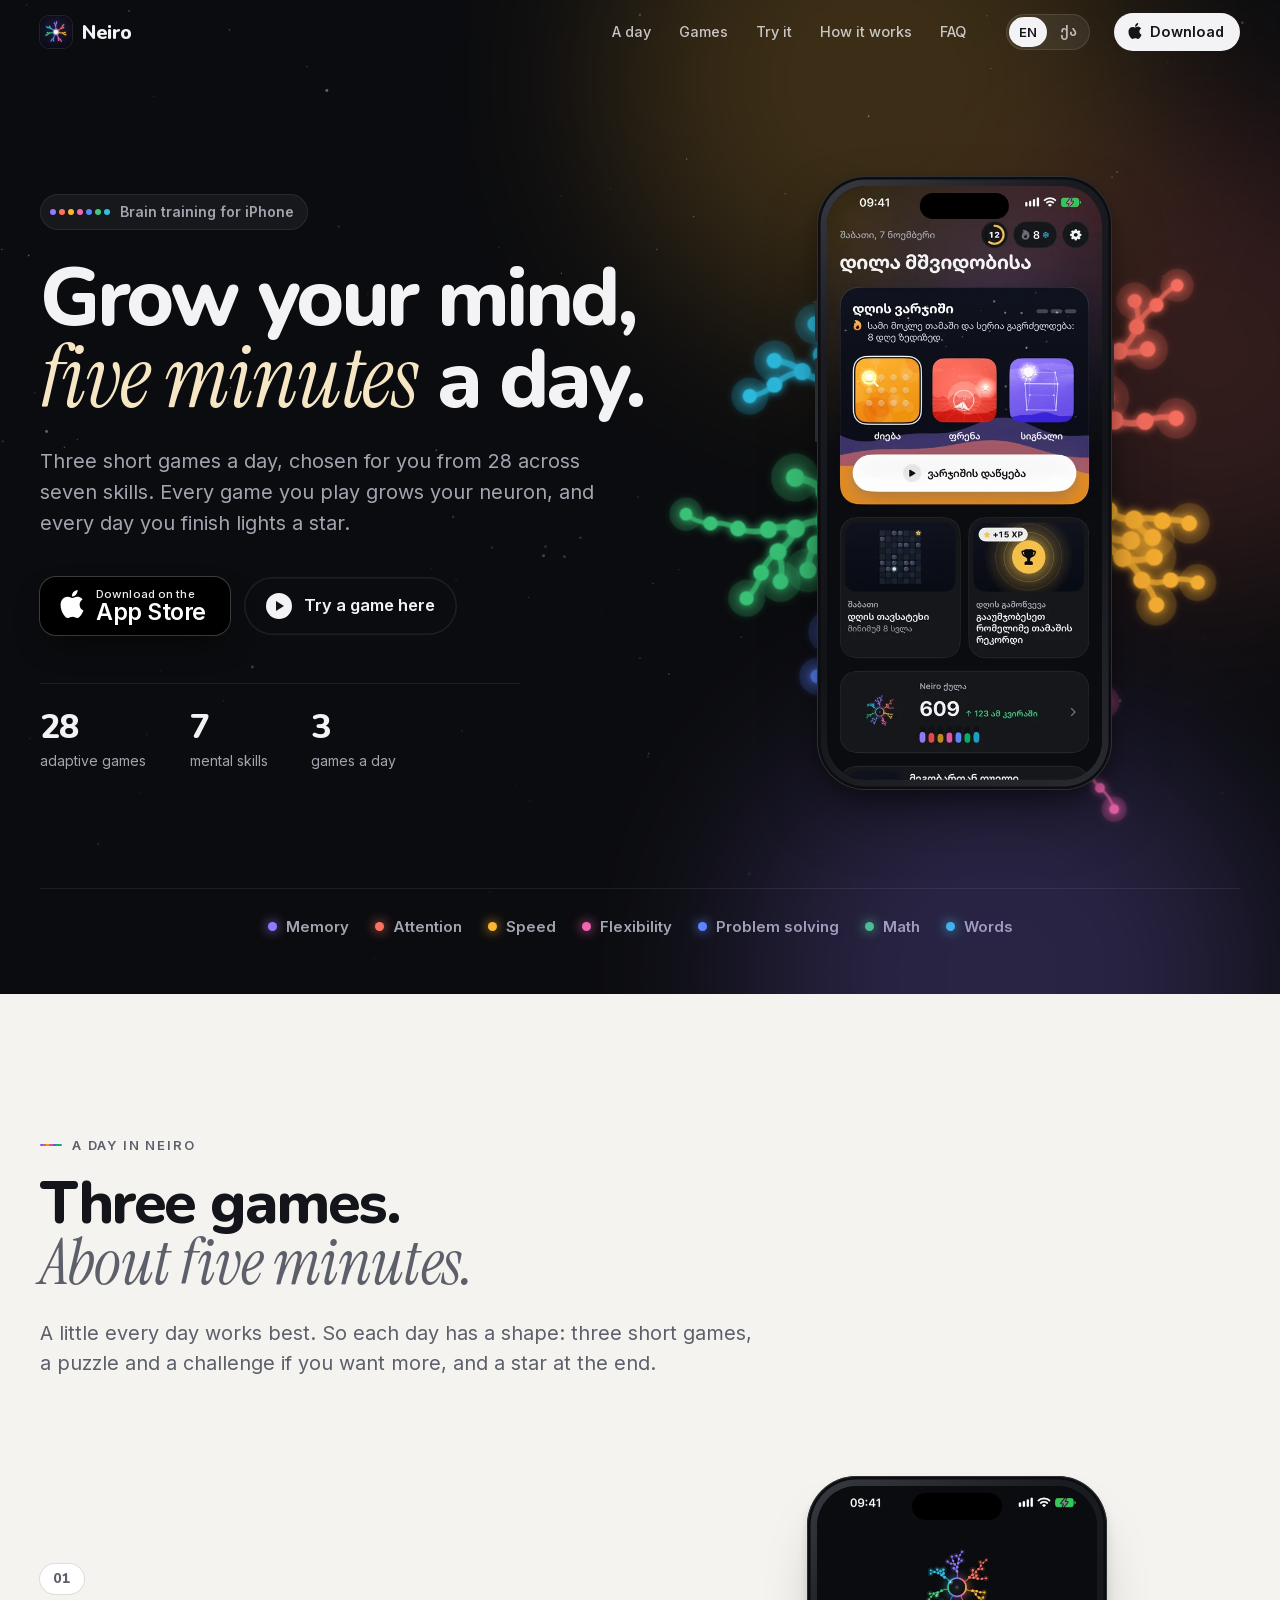
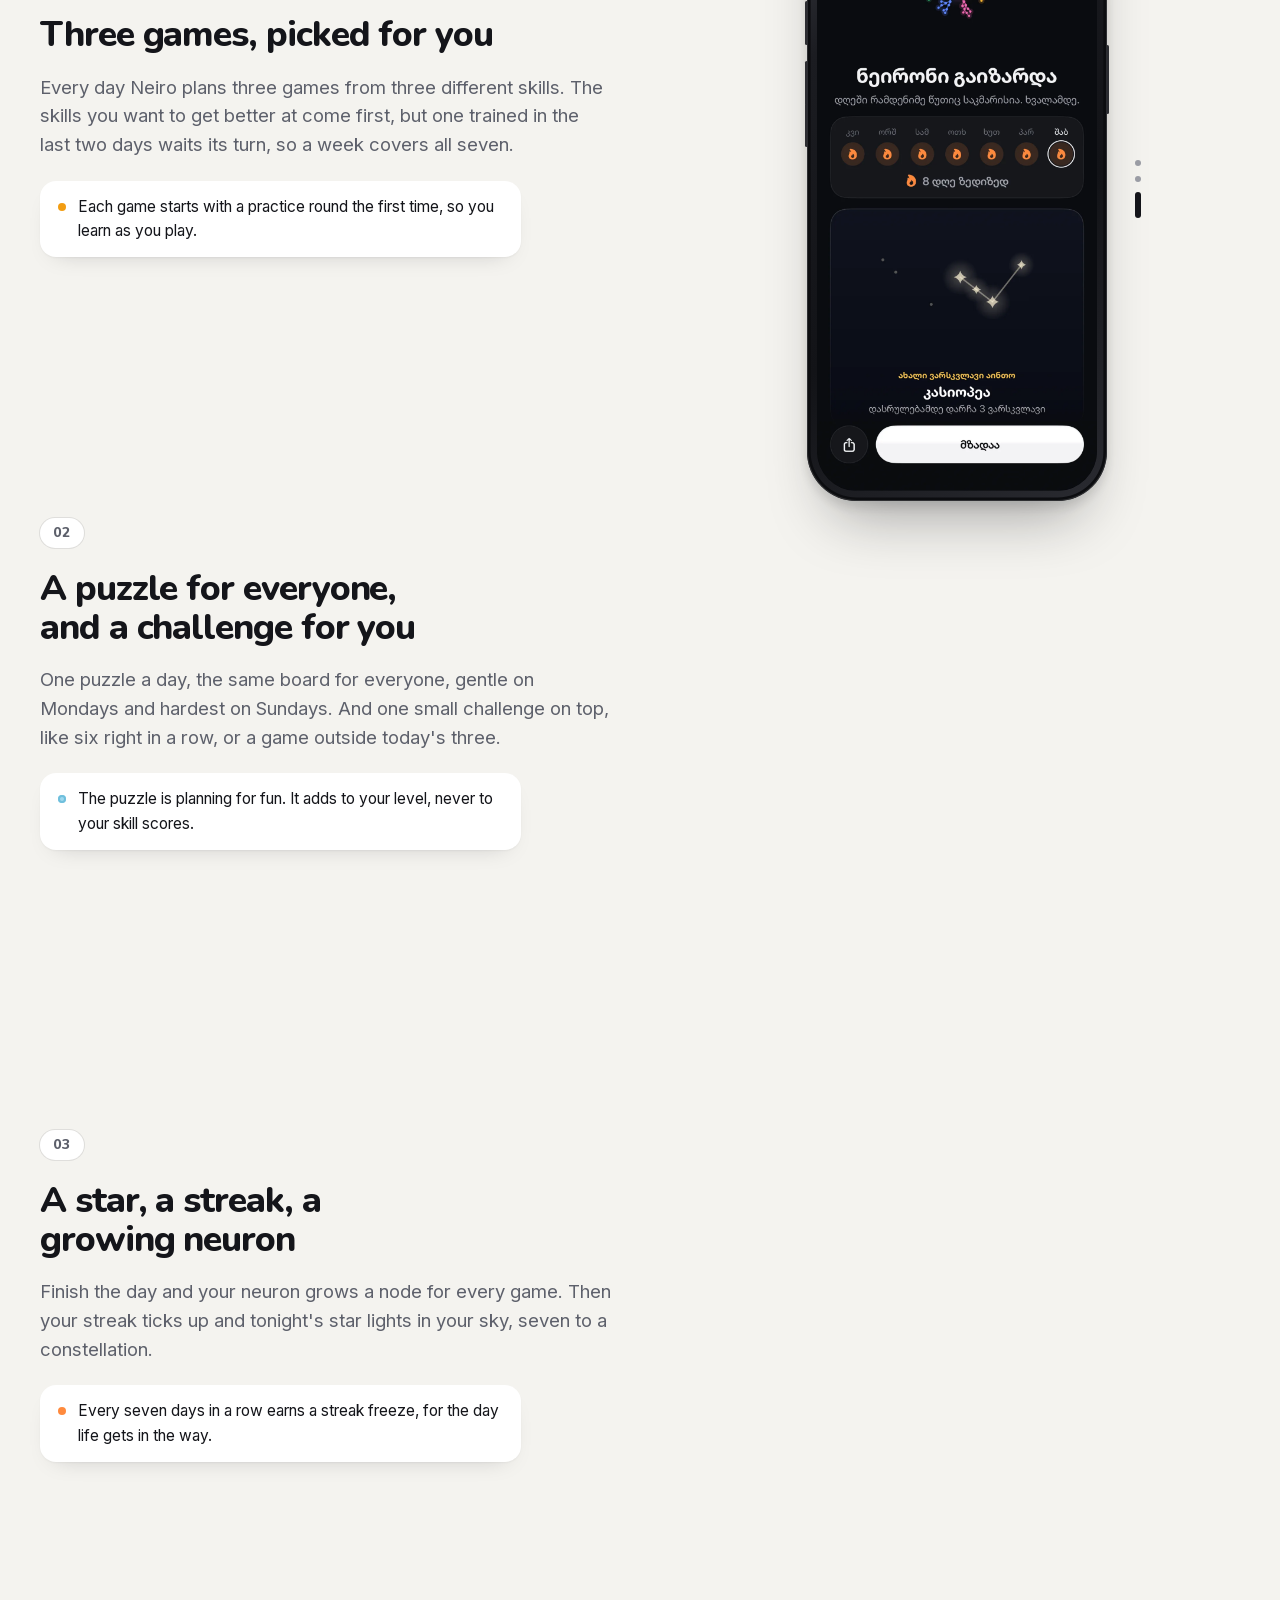
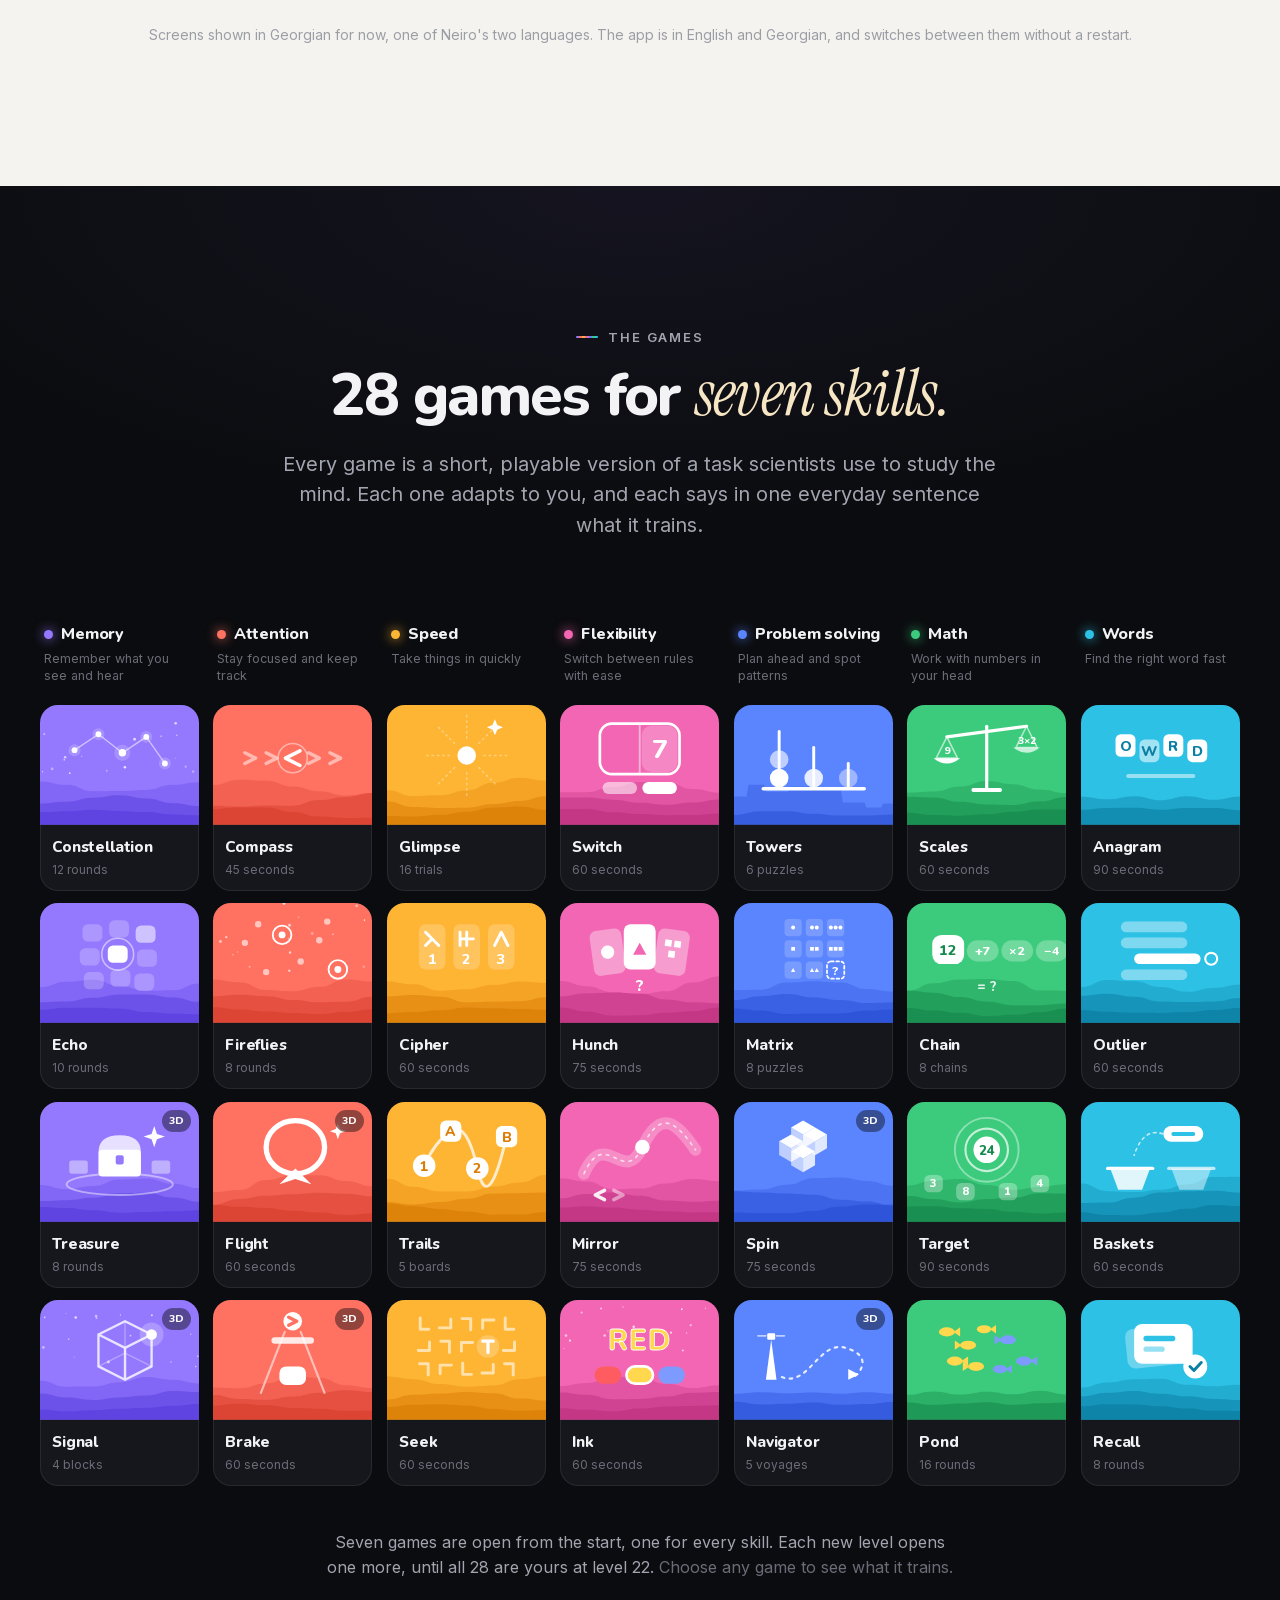
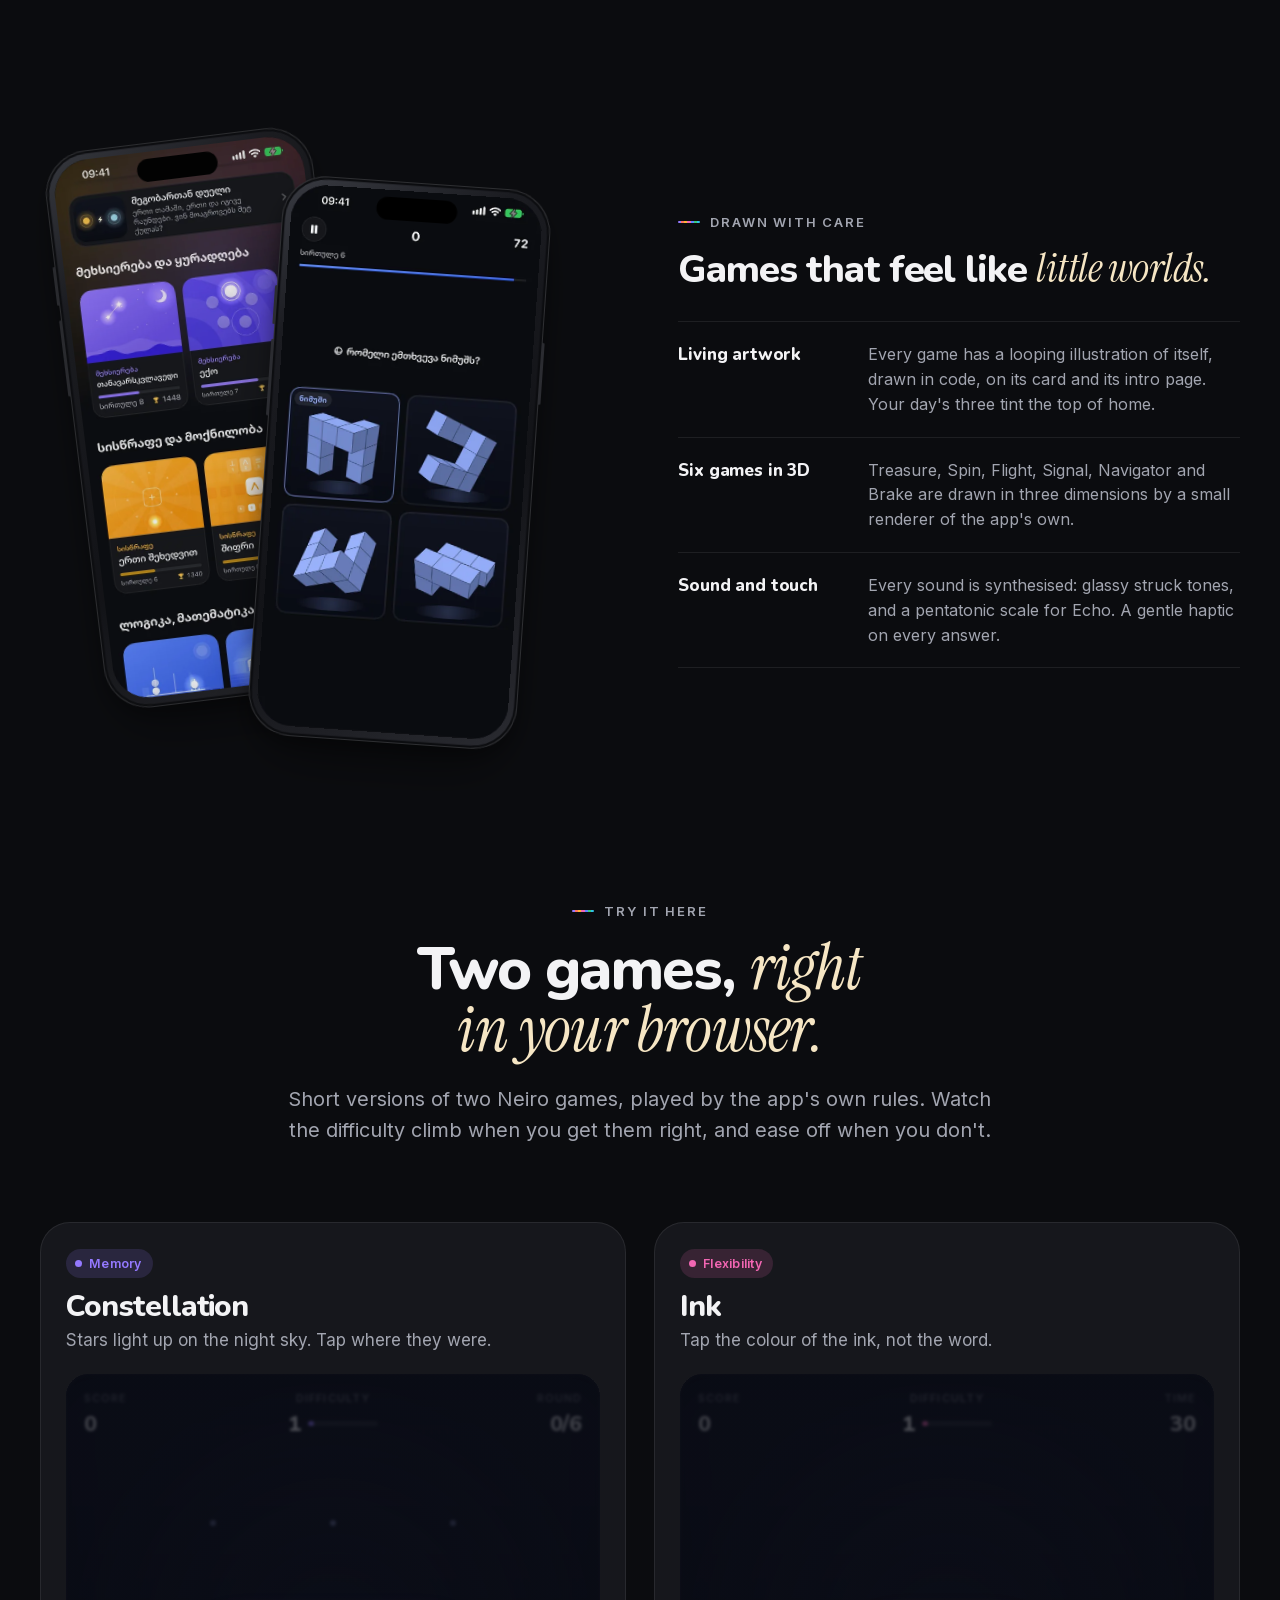
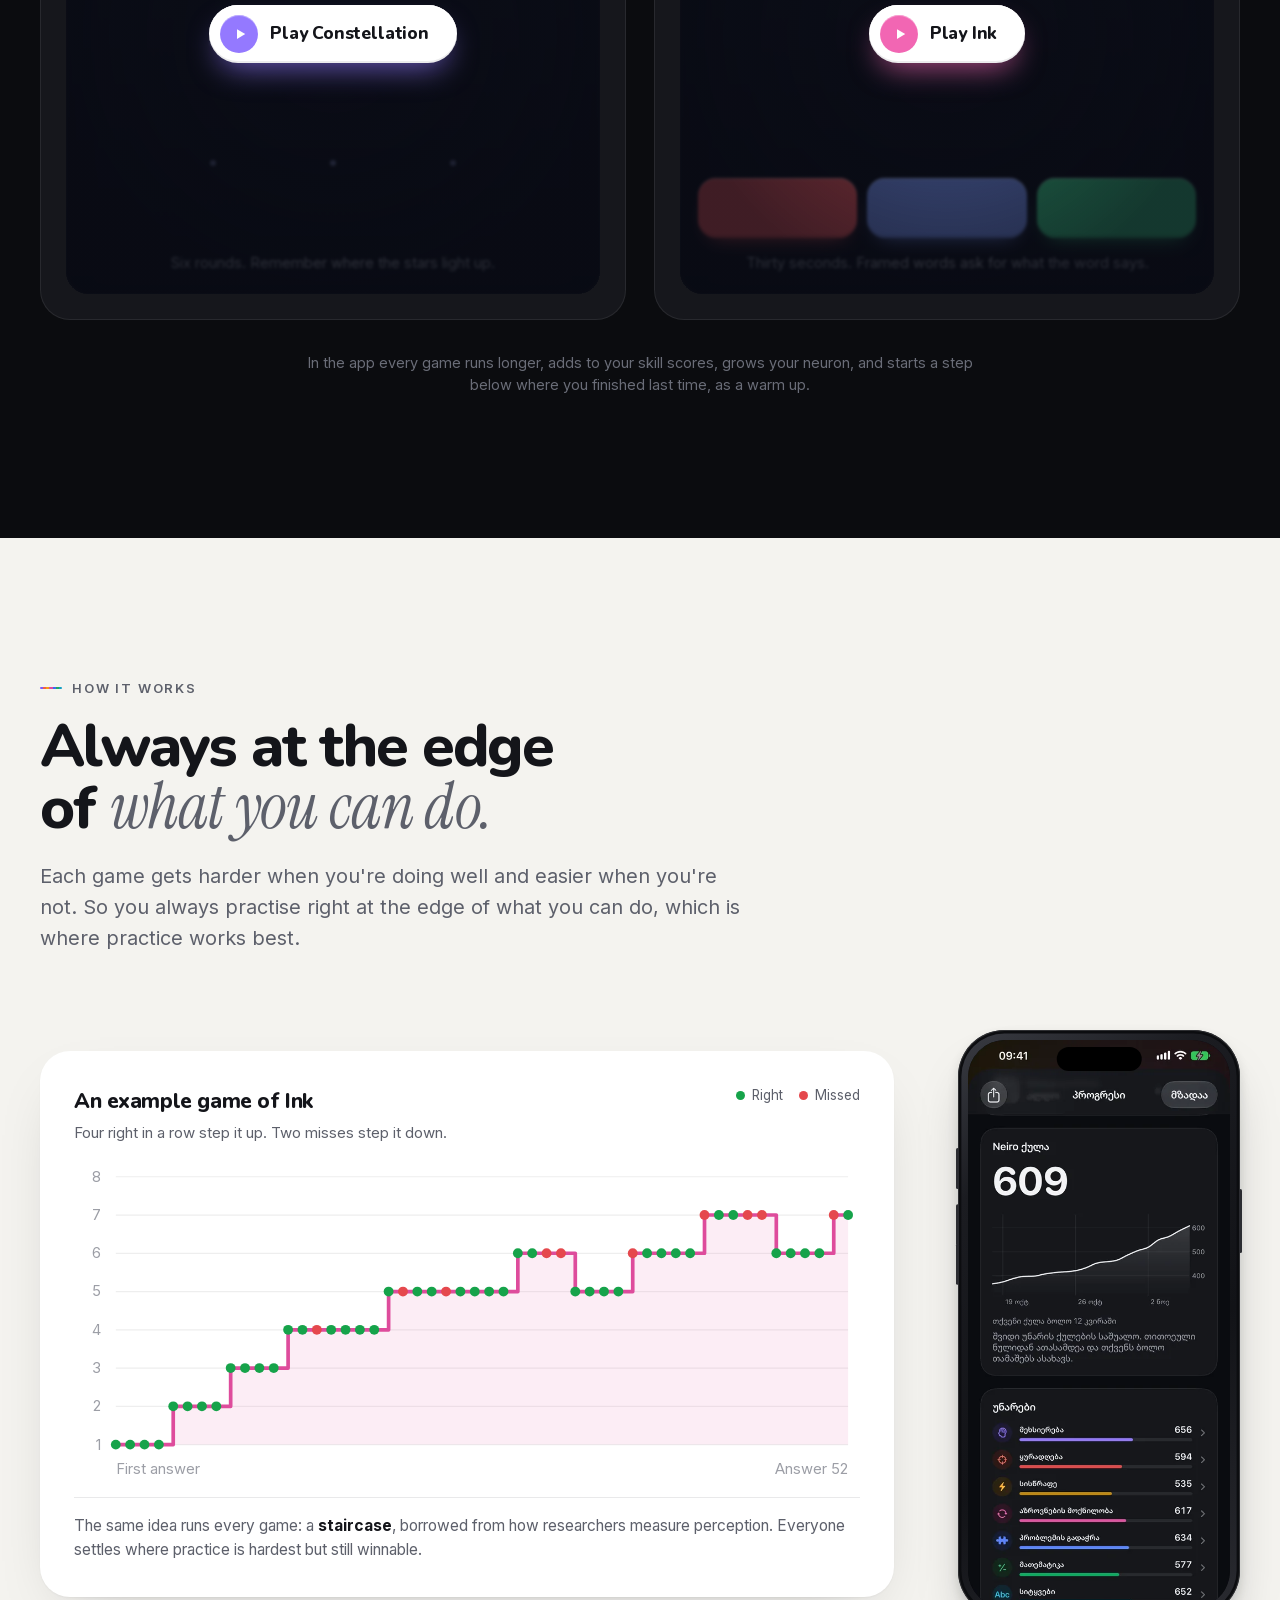
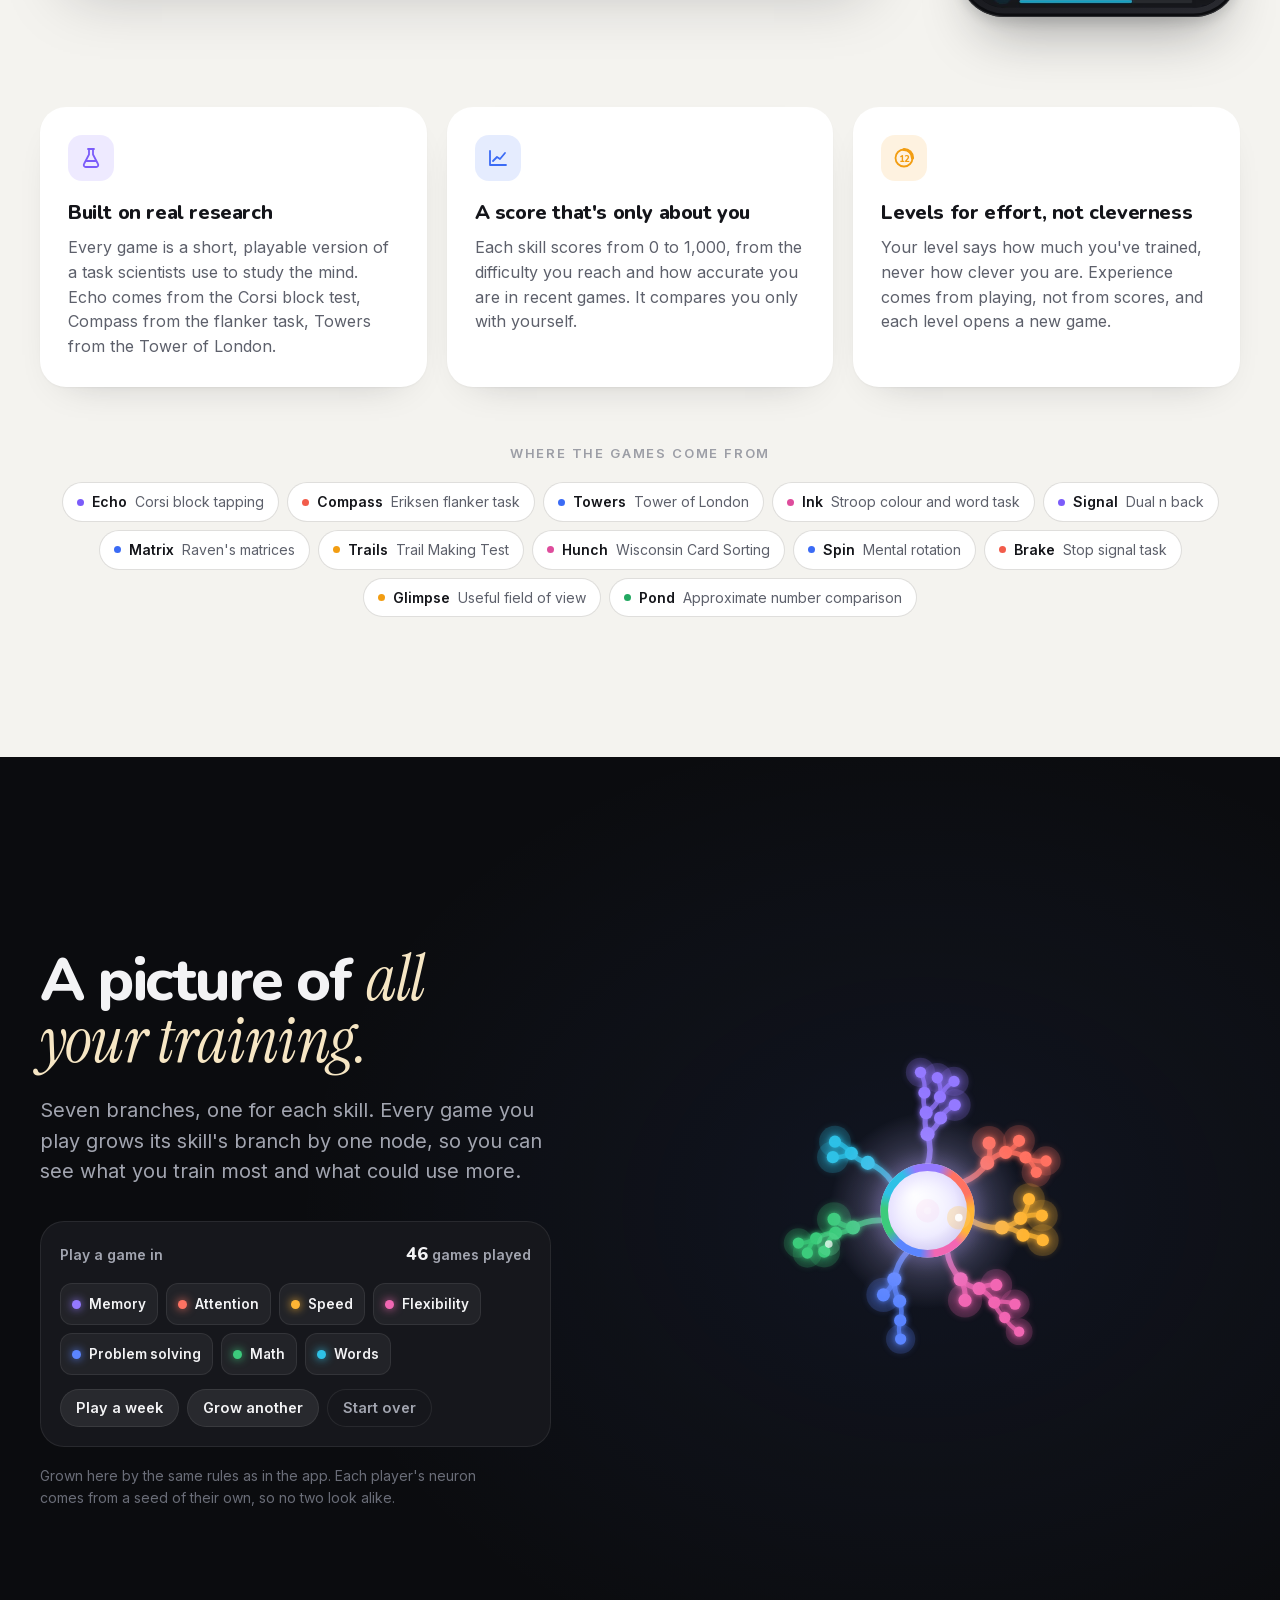
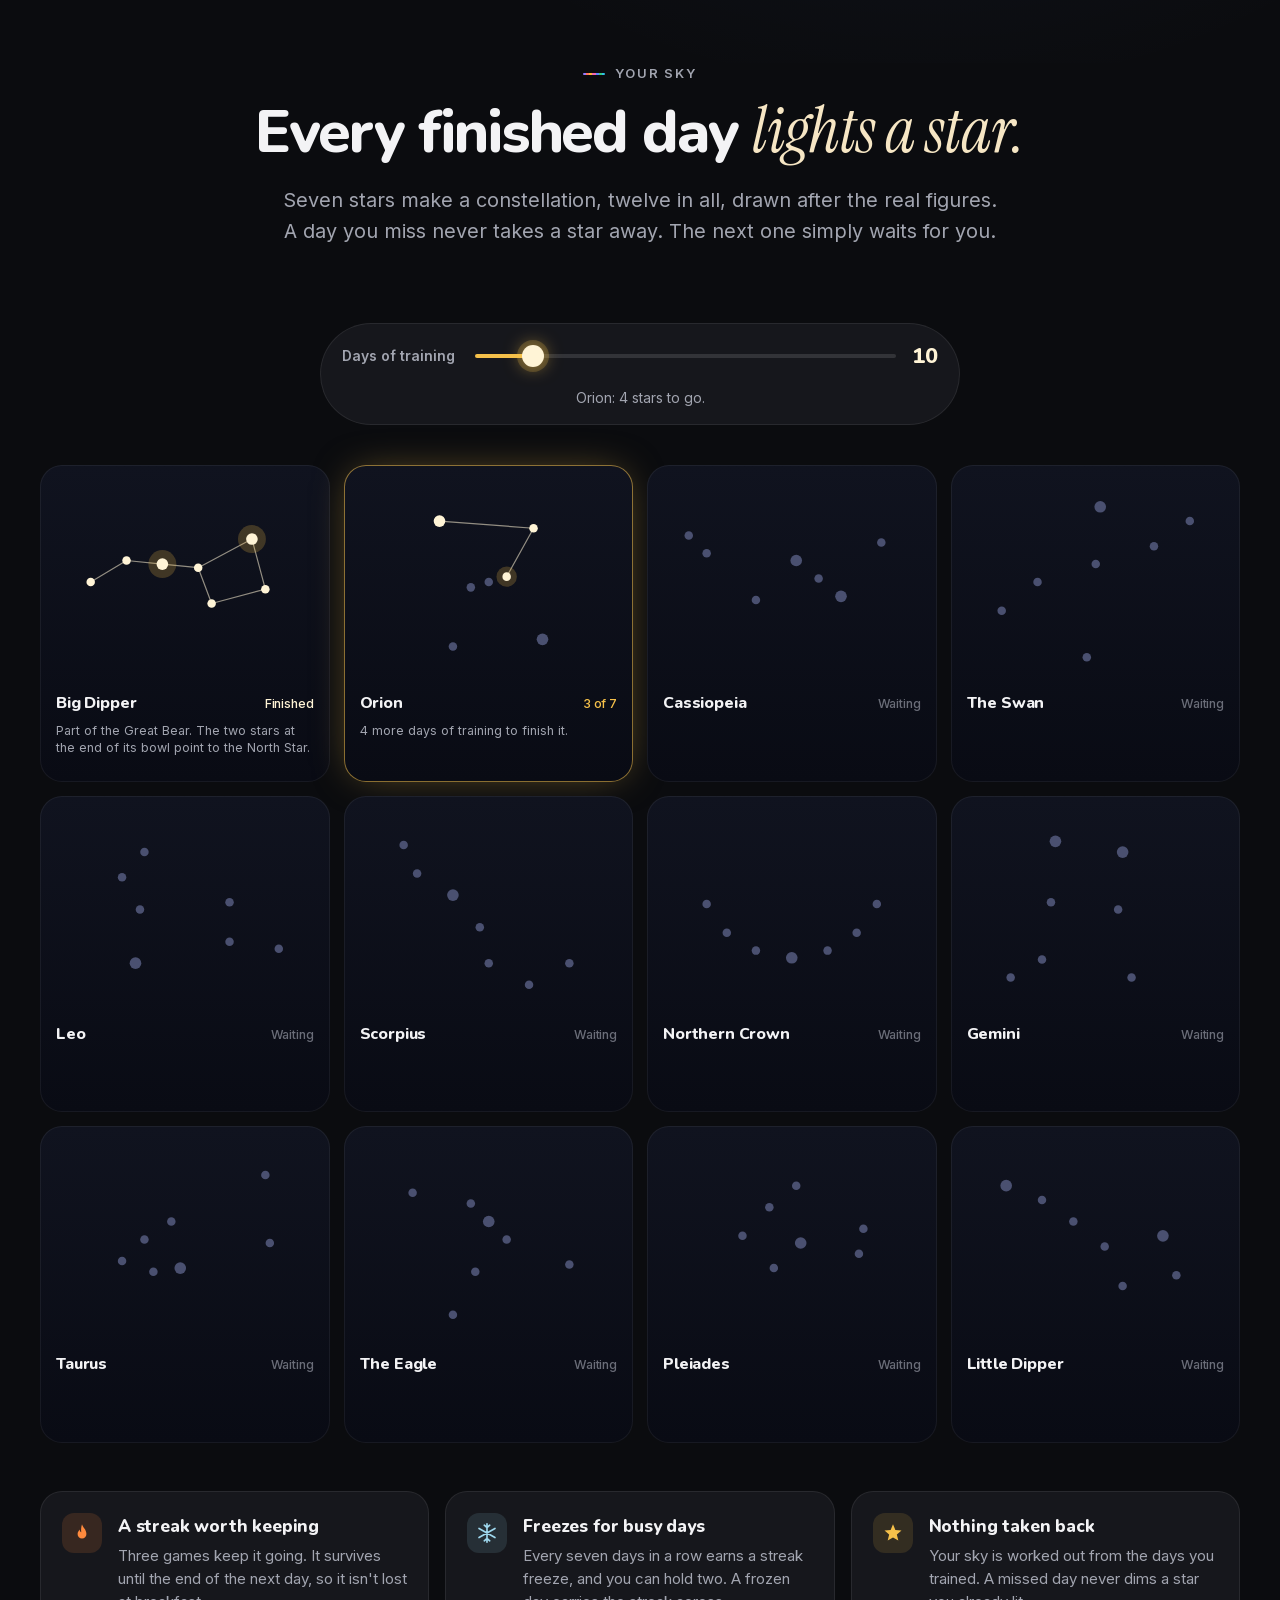
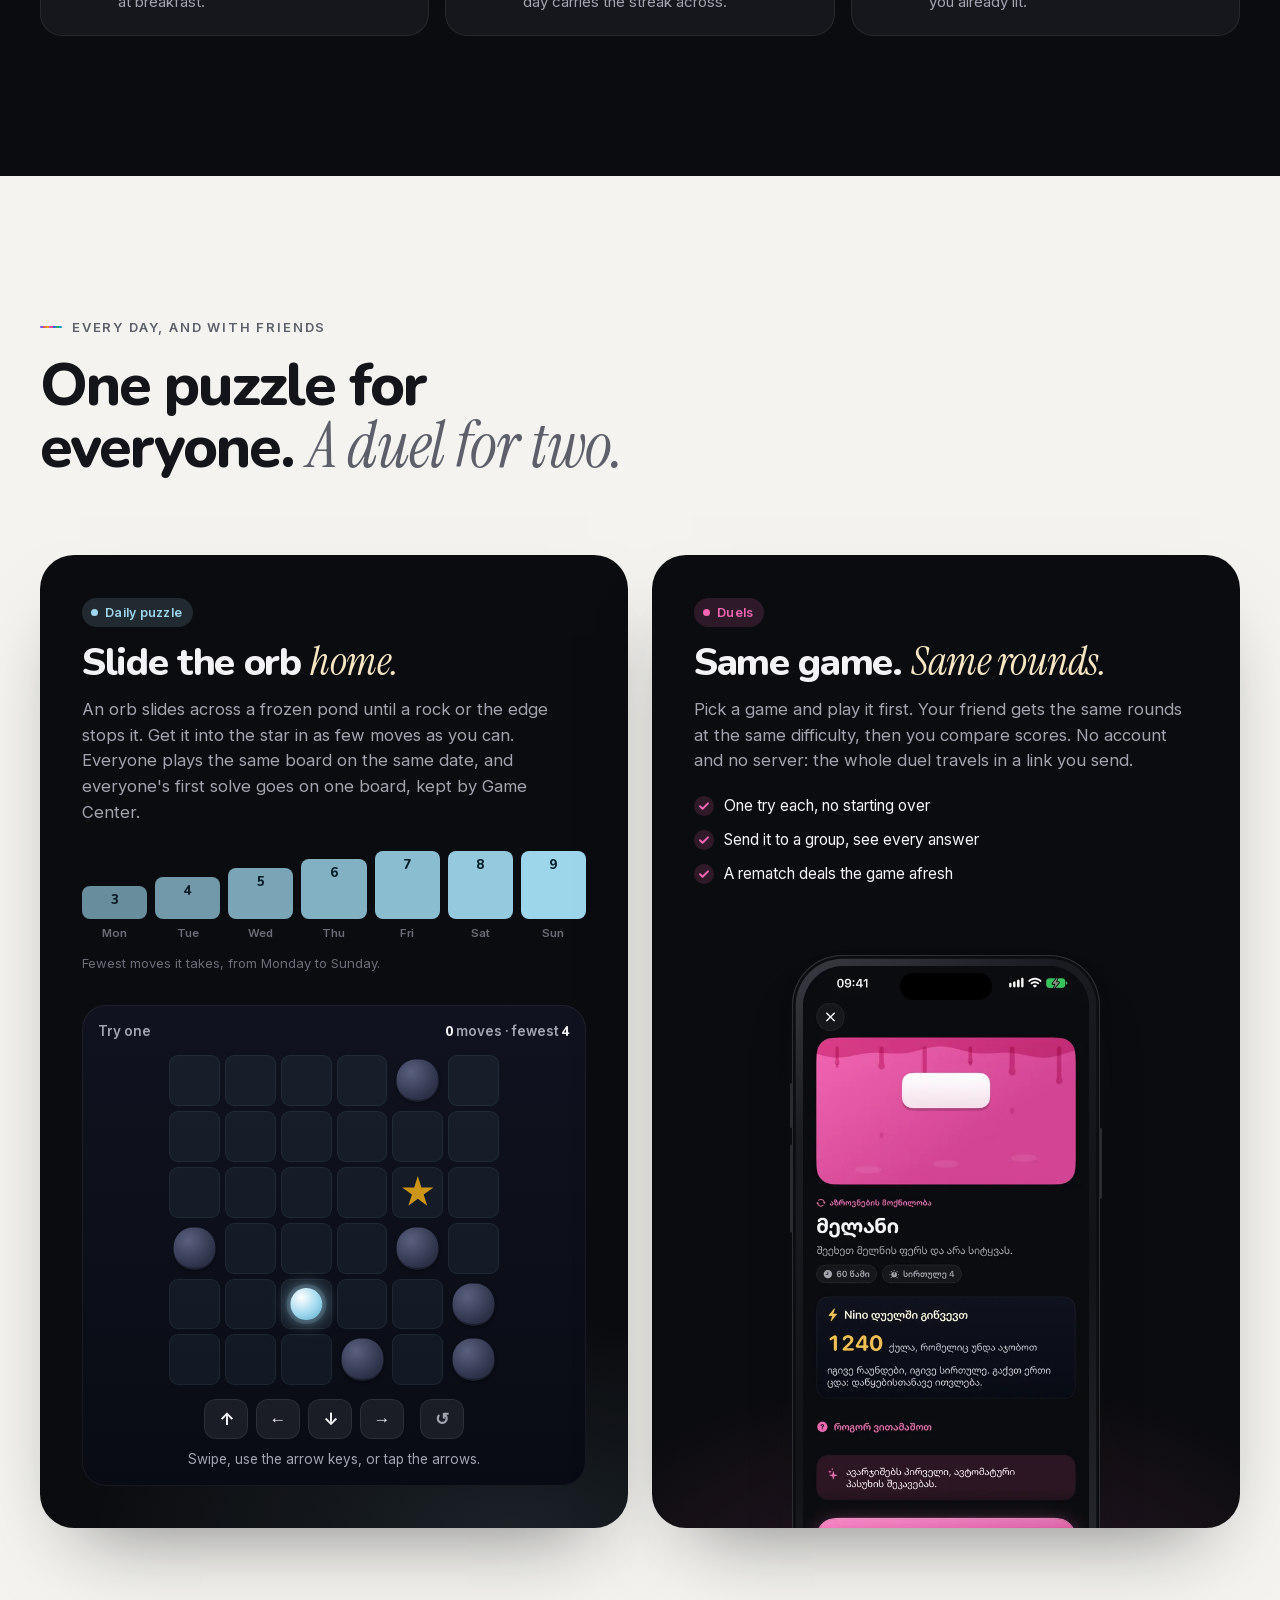
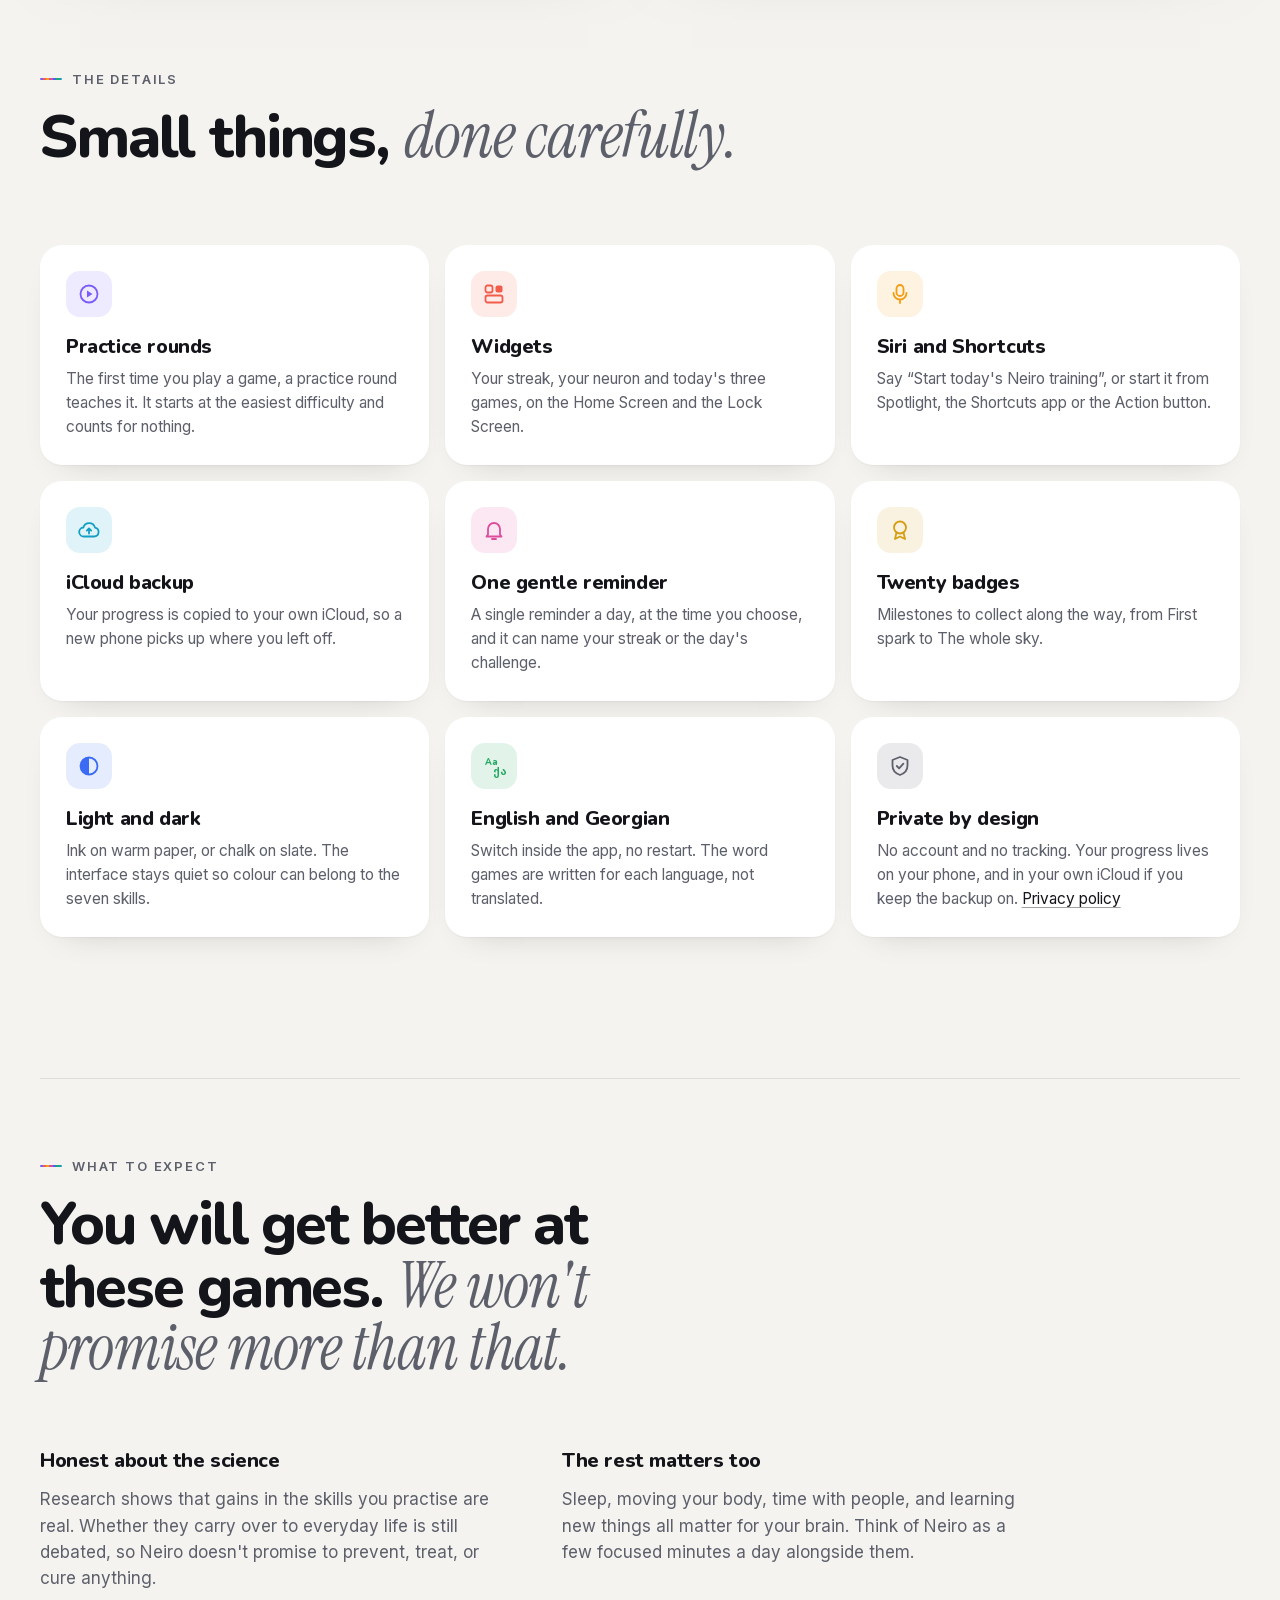
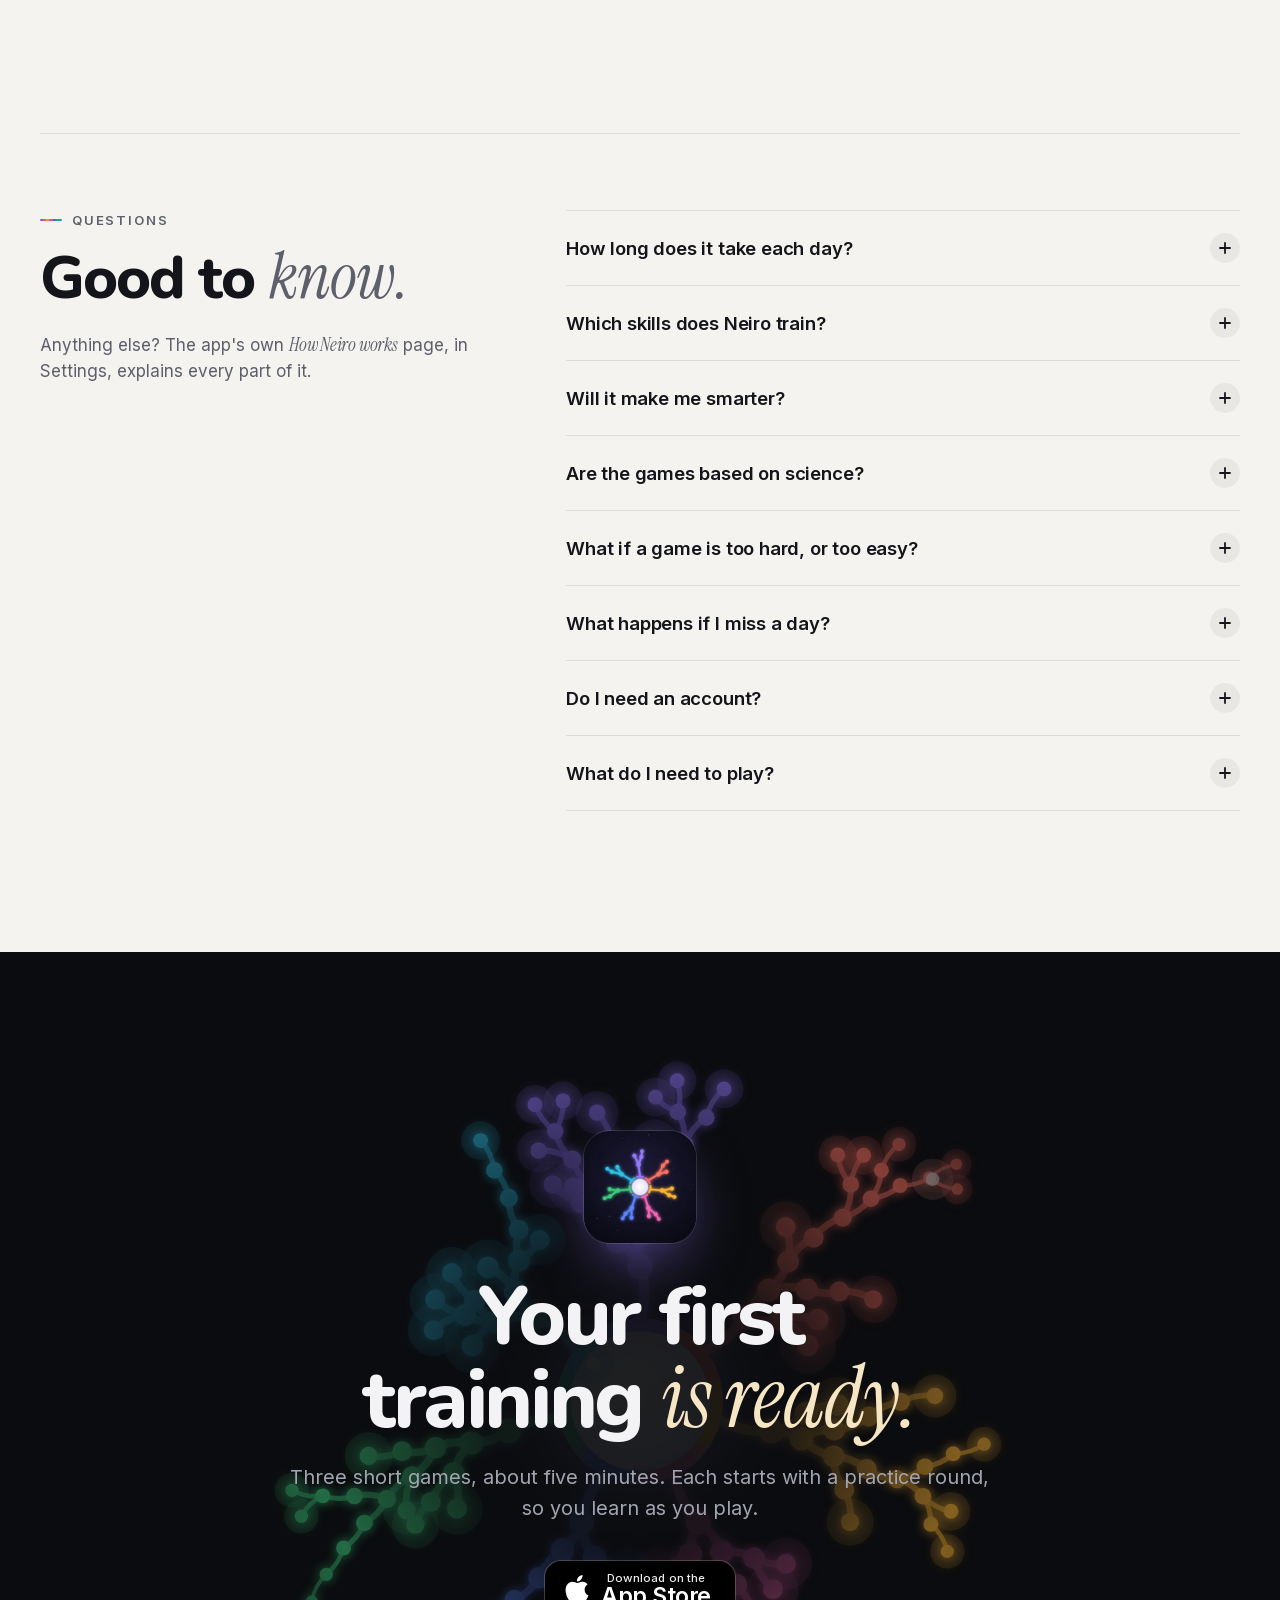
==== commit 7991dbf8: "The site in Georgian too, and a privacy policy The page now comes in English and Georgian, like the " ====
--- a/index.html
+++ b/index.html
@@ -3,14 +3,35 @@
 <head>
   <meta charset="utf-8">
   <meta name="viewport" content="width=device-width, initial-scale=1, viewport-fit=cover">
-  <title>Neiro · Brain training, five minutes a day</title>
-  <meta name="description" content="Neiro is a brain training app for iPhone. Three short, adaptive games a day across seven skills: memory, attention, speed, flexibility, problem solving, math and words. Every game grows your neuron.">
+  <script>
+    // Choose the language before anything is drawn: a link's ?lang=, then a choice made here
+    // before, then the browser's languages. Georgian waits for its words so English never flashes.
+    (function () {
+      var d = document.documentElement, l = null, q = null, s = null;
+      try { q = new URLSearchParams(location.search).get('lang'); } catch (e) {}
+      try { s = localStorage.getItem('neiro.lang'); } catch (e) {}
+      if (q === 'en' || q === 'ka') l = q;
+      else if (s === 'en' || s === 'ka') l = s;
+      else l = (navigator.languages || [navigator.language || '']).some(function (x) { return /^ka\b/i.test(x); }) ? 'ka' : 'en';
+      d.lang = l;
+      if (l === 'ka') {
+        d.className += ' lang-pending';
+        setTimeout(function () { d.classList.remove('lang-pending'); }, 2500);
+      }
+    })();
+  </script>
+  <title data-i18n="meta.title">Neiro · Brain training, five minutes a day</title>
+  <meta name="description" data-i18n-content="meta.desc" content="Neiro is a brain training app for iPhone. Three short, adaptive games a day across seven skills: memory, attention, speed, flexibility, problem solving, math and words. Every game grows your neuron.">
   <meta name="theme-color" content="#0B0C0F">
   <meta property="og:type" content="website">
   <meta property="og:title" content="Neiro · Grow your mind, five minutes a day">
   <meta property="og:description" content="Three short games a day, chosen from 28 across seven skills. Every game grows your neuron, and every day you finish lights a star.">
   <meta property="og:image" content="assets/img/icon-512.png">
+  <meta property="og:locale" content="en_US">
+  <meta property="og:locale:alternate" content="ka_GE">
   <meta name="twitter:card" content="summary">
+  <link rel="alternate" hreflang="en" href="?lang=en">
+  <link rel="alternate" hreflang="ka" href="?lang=ka">
   <link rel="icon" type="image/png" sizes="32x32" href="assets/img/icon-32.png">
   <link rel="icon" type="image/png" sizes="64x64" href="assets/img/icon-64.png">
   <link rel="apple-touch-icon" href="assets/img/icon-180.png">
@@ -19,25 +40,29 @@
   <link rel="stylesheet" href="assets/css/styles.css">
 </head>
 <body>
-  <a class="skip" href="#main">Skip to content</a>
+  <a class="skip" href="#main" data-i18n="skip">Skip to content</a>
 
   <!-- Navigation -->
   <header class="nav" id="nav" data-on="night">
     <div class="nav-inner container">
-      <a class="brand" href="#top" aria-label="Neiro, back to top">
+      <a class="brand" href="#top" aria-label="Neiro, back to top" data-i18n-aria="brand.top">
         <img src="assets/img/icon-64.png" width="32" height="32" alt="">
         <span>Neiro</span>
       </a>
-      <nav class="nav-links" aria-label="Sections">
-        <a href="#day">A day</a>
-        <a href="#games">Games</a>
-        <a href="#try">Try it</a>
-        <a href="#how">How it works</a>
-        <a href="#faq">FAQ</a>
+      <nav class="nav-links" aria-label="Sections" data-i18n-aria="nav.sections">
+        <a href="#day" data-i18n="nav.day">A day</a>
+        <a href="#games" data-i18n="nav.games">Games</a>
+        <a href="#try" data-i18n="nav.try">Try it</a>
+        <a href="#how" data-i18n="nav.how">How it works</a>
+        <a href="#faq" data-i18n="nav.faq">FAQ</a>
       </nav>
-      <a class="nav-cta" data-appstore href="https://apps.apple.com/">
+      <div class="lang-switch" role="group" aria-label="Language" data-i18n-aria="nav.lang">
+        <button type="button" data-lang="en" lang="en" aria-pressed="true">EN</button>
+        <button type="button" data-lang="ka" lang="ka" aria-pressed="false">ქა</button>
+      </div>
+      <a class="nav-cta" data-appstore href="https://apps.apple.com/" aria-label="Download Neiro on the App Store" data-i18n-aria="appstore.aria">
         <svg viewBox="0 0 24 24" aria-hidden="true"><use href="#apple"/></svg>
-        <span>Download</span>
+        <span data-i18n="nav.download">Download</span>
       </a>
     </div>
   </header>
@@ -57,24 +82,24 @@
         <div class="hero-copy">
           <p class="pill reveal">
             <span class="spectrum-dots" aria-hidden="true"><i></i><i></i><i></i><i></i><i></i><i></i><i></i></span>
-            Brain training for iPhone
+            <span data-i18n="hero.pill">Brain training for iPhone</span>
           </p>
-          <h1 class="display reveal">Grow your mind, <em>five minutes</em> a day.</h1>
-          <p class="lead reveal">Three short games a day, chosen for you from 28 across seven skills. Every game you play grows your neuron, and every day you finish lights a star.</p>
+          <h1 class="display reveal" data-i18n="hero.title">Grow your mind, <em>five minutes</em> a day.</h1>
+          <p class="lead reveal" data-i18n="hero.lead">Three short games a day, chosen for you from 28 across seven skills. Every game you play grows your neuron, and every day you finish lights a star.</p>
           <div class="cta-row reveal">
-            <a class="appstore" data-appstore href="https://apps.apple.com/" aria-label="Download Neiro on the App Store">
+            <a class="appstore" data-appstore href="https://apps.apple.com/" aria-label="Download Neiro on the App Store" data-i18n-aria="appstore.aria">
               <svg viewBox="0 0 24 24" aria-hidden="true"><use href="#apple"/></svg>
               <span><small>Download on the</small><strong>App Store</strong></span>
             </a>
             <a class="btn-ghost" href="#try">
               <span class="play-dot" aria-hidden="true"></span>
-              Try a game here
+              <span data-i18n="hero.try">Try a game here</span>
             </a>
           </div>
-          <ul class="hero-facts reveal" aria-label="At a glance">
-            <li><strong>28</strong><span>adaptive games</span></li>
-            <li><strong>7</strong><span>mental skills</span></li>
-            <li><strong>3</strong><span>games a day</span></li>
+          <ul class="hero-facts reveal" aria-label="At a glance" data-i18n-aria="hero.facts">
+            <li><strong>28</strong><span data-i18n="hero.fact1">adaptive games</span></li>
+            <li><strong>7</strong><span data-i18n="hero.fact2">mental skills</span></li>
+            <li><strong>3</strong><span data-i18n="hero.fact3">games a day</span></li>
           </ul>
         </div>
 
@@ -83,8 +108,8 @@
           <figure class="phone hero-phone reveal" data-delay="1">
             <div class="phone-frame">
               <div class="phone-screen">
-                <img src="assets/screens/home.webp" srcset="assets/screens/home-sm.webp 474w, assets/screens/home.webp 948w" sizes="(max-width: 700px) 62vw, 320px" width="948" height="2052"
-                  alt="Neiro's home screen: today's training card with three games, the daily puzzle, the daily challenge, and the Neiro score of 609.">
+                <img class="shot" src="assets/screens/ka/home.webp" srcset="assets/screens/ka/home-sm.webp 474w, assets/screens/ka/home.webp 948w" sizes="(max-width: 700px) 62vw, 320px" width="948" height="2052"
+                  data-i18n-alt="shot.home" alt="Neiro's home screen: today's training card with three games, the daily puzzle, the daily challenge, and the Neiro score of 609.">
               </div>
               <span class="phone-island" aria-hidden="true"></span>
             </div>
@@ -94,15 +119,7 @@
       </div>
 
       <div class="container">
-        <ul class="skill-ribbon reveal" aria-label="The seven skills">
-          <li style="--c: var(--memory)">Memory</li>
-          <li style="--c: var(--attention)">Attention</li>
-          <li style="--c: var(--speed)">Speed</li>
-          <li style="--c: var(--flexibility)">Flexibility</li>
-          <li style="--c: var(--problem)">Problem solving</li>
-          <li style="--c: var(--math)">Math</li>
-          <li style="--c: var(--words)">Words</li>
-        </ul>
+        <ul class="skill-ribbon reveal" id="skill-ribbon" aria-label="The seven skills" data-i18n-aria="hero.skills"></ul>
       </div>
     </section>
 
@@ -110,38 +127,38 @@
     <section class="day paper" id="day" data-theme="paper">
       <div class="container">
         <header class="section-head reveal">
-          <p class="eyebrow">A day in Neiro</p>
-          <h2>Three games. <em>About five minutes.</em></h2>
-          <p class="lead">A little every day works best. So each day has a shape: three short games, a puzzle and a challenge if you want more, and a star at the end.</p>
+          <p class="eyebrow" data-i18n="day.eyebrow">A day in Neiro</p>
+          <h2 data-i18n="day.title">Three games. <em>About five minutes.</em></h2>
+          <p class="lead" data-i18n="day.lead">A little every day works best. So each day has a shape: three short games, a puzzle and a challenge if you want more, and a star at the end.</p>
         </header>
 
         <div class="story">
           <ol class="story-steps">
             <li class="story-step" data-screen="0">
               <span class="step-num" aria-hidden="true">01</span>
-              <h3>Three games, picked for you</h3>
-              <p>Every day Neiro plans three games from three different skills. The skills you want to get better at come first, but one trained in the last two days waits its turn, so a week covers all seven.</p>
-              <p class="step-aside">Each game starts with a practice round the first time, so you learn as you play.</p>
+              <h3 data-i18n="day.s1.title">Three games, picked for you</h3>
+              <p data-i18n="day.s1.body">Every day Neiro plans three games from three different skills. The skills you want to get better at come first, but one trained in the last two days waits its turn, so a week covers all seven.</p>
+              <p class="step-aside" data-i18n="day.s1.aside">Each game starts with a practice round the first time, so you learn as you play.</p>
               <figure class="phone phone-inline">
-                <div class="phone-frame"><div class="phone-screen"><img src="assets/screens/adaptive-sm.webp" width="474" height="1026" loading="lazy" alt="Flight, an attention game: a glider flies through green rings over a night valley, toward gold stars."></div><span class="phone-island" aria-hidden="true"></span></div>
+                <div class="phone-frame"><div class="phone-screen"><img class="shot" src="assets/screens/ka/adaptive-sm.webp" width="474" height="1026" loading="lazy" data-i18n-alt="shot.adaptive" alt="Flight, an attention game: a glider flies through green rings over a night valley, toward gold stars."></div><span class="phone-island" aria-hidden="true"></span></div>
               </figure>
             </li>
             <li class="story-step" data-screen="1">
               <span class="step-num" aria-hidden="true">02</span>
-              <h3>A puzzle for everyone, and a challenge for you</h3>
-              <p>One puzzle a day, the same board for everyone, gentle on Mondays and hardest on Sundays. And one small challenge on top, like six right in a row, or a game outside today's three.</p>
-              <p class="step-aside">The puzzle is planning for fun. It adds to your level, never to your skill scores.</p>
+              <h3 data-i18n="day.s2.title">A puzzle for everyone, and a challenge for you</h3>
+              <p data-i18n="day.s2.body">One puzzle a day, the same board for everyone, gentle on Mondays and hardest on Sundays. And one small challenge on top, like six right in a row, or a game outside today's three.</p>
+              <p class="step-aside" data-i18n="day.s2.aside">The puzzle is planning for fun. It adds to your level, never to your skill scores.</p>
               <figure class="phone phone-inline">
-                <div class="phone-frame"><div class="phone-screen"><img src="assets/screens/puzzle-sm.webp" width="474" height="1026" loading="lazy" alt="The daily puzzle: an orb on a frozen pond of rocks, and a gold star it has to reach."></div><span class="phone-island" aria-hidden="true"></span></div>
+                <div class="phone-frame"><div class="phone-screen"><img class="shot" src="assets/screens/ka/puzzle-sm.webp" width="474" height="1026" loading="lazy" data-i18n-alt="shot.puzzle" alt="The daily puzzle: an orb on a frozen pond of rocks, and a gold star it has to reach."></div><span class="phone-island" aria-hidden="true"></span></div>
               </figure>
             </li>
             <li class="story-step" data-screen="2">
               <span class="step-num" aria-hidden="true">03</span>
-              <h3>A star, a streak, a growing neuron</h3>
-              <p>Finish the day and your neuron grows a node for every game. Then your streak ticks up and tonight's star lights in your sky, seven to a constellation.</p>
-              <p class="step-aside">Every seven days in a row earns a streak freeze, for the day life gets in the way.</p>
+              <h3 data-i18n="day.s3.title">A star, a streak, a growing neuron</h3>
+              <p data-i18n="day.s3.body">Finish the day and your neuron grows a node for every game. Then your streak ticks up and tonight's star lights in your sky, seven to a constellation.</p>
+              <p class="step-aside" data-i18n="day.s3.aside">Every seven days in a row earns a streak freeze, for the day life gets in the way.</p>
               <figure class="phone phone-inline">
-                <div class="phone-frame"><div class="phone-screen"><img src="assets/screens/streak-sm.webp" width="474" height="1026" loading="lazy" alt="The end of a training day: the neuron has grown, the week's flames are lit, and a new star joins Cassiopeia."></div><span class="phone-island" aria-hidden="true"></span></div>
+                <div class="phone-frame"><div class="phone-screen"><img class="shot" src="assets/screens/ka/streak-sm.webp" width="474" height="1026" loading="lazy" data-i18n-alt="shot.streak" alt="The end of a training day: the neuron has grown, the week's flames are lit, and a new star joins Cassiopeia."></div><span class="phone-island" aria-hidden="true"></span></div>
               </figure>
             </li>
           </ol>
@@ -151,9 +168,9 @@
               <figure class="phone story-phone">
                 <div class="phone-frame">
                   <div class="phone-screen">
-                    <img class="is-active" src="assets/screens/adaptive.webp" width="948" height="2052" loading="lazy" alt="">
-                    <img src="assets/screens/puzzle.webp" width="948" height="2052" loading="lazy" alt="">
-                    <img src="assets/screens/streak.webp" width="948" height="2052" loading="lazy" alt="">
+                    <img class="shot is-active" src="assets/screens/ka/adaptive.webp" width="948" height="2052" loading="lazy" alt="">
+                    <img class="shot" src="assets/screens/ka/puzzle.webp" width="948" height="2052" loading="lazy" alt="">
+                    <img class="shot" src="assets/screens/ka/streak.webp" width="948" height="2052" loading="lazy" alt="">
                   </div>
                   <span class="phone-island"></span>
                 </div>
@@ -162,7 +179,7 @@
             </div>
           </div>
         </div>
-        <p class="lang-note reveal">Screens shown in Georgian, one of Neiro's two languages. The app is in English and Georgian, and switches between them without a restart.</p>
+        <p class="lang-note reveal" id="lang-note">Neiro is in English and Georgian, and switches between them without a restart.</p>
       </div>
     </section>
 
@@ -170,38 +187,38 @@
     <section class="games night" id="games" data-theme="night">
       <div class="container">
         <header class="section-head center reveal">
-          <p class="eyebrow">The games</p>
-          <h2>28 games for <em>seven skills.</em></h2>
-          <p class="lead">Every game is a short, playable version of a task scientists use to study the mind. Each one adapts to you, and each says in one everyday sentence what it trains.</p>
-        </header>
-
-        <div class="wall" id="wall" role="list" aria-label="All 28 games, grouped by skill"></div>
-        <p class="wall-note reveal">Seven games are open from the start, one for every skill. Each new level opens one more, until all 28 are yours at level 22. <span class="wall-hint">Choose any game to see what it trains.</span></p>
+          <p class="eyebrow" data-i18n="games.eyebrow">The games</p>
+          <h2 data-i18n="games.title">28 games for <em>seven skills.</em></h2>
+          <p class="lead" data-i18n="games.lead">Every game is a short, playable version of a task scientists use to study the mind. Each one adapts to you, and each says in one everyday sentence what it trains.</p>
+        </header>
+
+        <div class="wall" id="wall" role="list" aria-label="All 28 games, grouped by skill" data-i18n-aria="games.wall"></div>
+        <p class="wall-note reveal" data-i18n="games.note">Seven games are open from the start, one for every skill. Each new level opens one more, until all 28 are yours at level 22. <span class="wall-hint">Choose any game to see what it trains.</span></p>
 
         <div class="craft">
           <div class="craft-phones reveal">
             <figure class="phone craft-back">
-              <div class="phone-frame"><div class="phone-screen"><img src="assets/screens/games-sm.webp" srcset="assets/screens/games-sm.webp 474w, assets/screens/games.webp 948w" sizes="280px" width="948" height="2052" loading="lazy" alt="Rows of game cards that scroll sideways, grouped by skill, each with its own artwork, difficulty and best score."></div><span class="phone-island" aria-hidden="true"></span></div>
+              <div class="phone-frame"><div class="phone-screen"><img class="shot" src="assets/screens/ka/games-sm.webp" srcset="assets/screens/ka/games-sm.webp 474w, assets/screens/ka/games.webp 948w" sizes="280px" width="948" height="2052" loading="lazy" data-i18n-alt="shot.games" alt="Rows of game cards that scroll sideways, grouped by skill, each with its own artwork, difficulty and best score."></div><span class="phone-island" aria-hidden="true"></span></div>
             </figure>
             <figure class="phone craft-front">
-              <div class="phone-frame"><div class="phone-screen"><img src="assets/screens/3d-sm.webp" srcset="assets/screens/3d-sm.webp 474w, assets/screens/3d.webp 948w" sizes="280px" width="948" height="2052" loading="lazy" alt="Spin, drawn in 3D: four figures of cubes, and the question which one is the original turned."></div><span class="phone-island" aria-hidden="true"></span></div>
+              <div class="phone-frame"><div class="phone-screen"><img class="shot" src="assets/screens/ka/3d-sm.webp" srcset="assets/screens/ka/3d-sm.webp 474w, assets/screens/ka/3d.webp 948w" sizes="280px" width="948" height="2052" loading="lazy" data-i18n-alt="shot.3d" alt="Spin, drawn in 3D: four figures of cubes, and the question which one is the original turned."></div><span class="phone-island" aria-hidden="true"></span></div>
             </figure>
           </div>
           <div class="craft-copy">
-            <p class="eyebrow reveal">Drawn with care</p>
-            <h3 class="h3 reveal">Games that feel like <em>little worlds.</em></h3>
+            <p class="eyebrow reveal" data-i18n="craft.eyebrow">Drawn with care</p>
+            <h3 class="h3 reveal" data-i18n="craft.title">Games that feel like <em>little worlds.</em></h3>
             <ul class="craft-list">
               <li class="reveal">
-                <strong>Living artwork</strong>
-                <span>Every game has a looping illustration of itself, drawn in code, on its card and its intro page. Your day's three tint the top of home.</span>
+                <strong data-i18n="craft.art.title">Living artwork</strong>
+                <span data-i18n="craft.art.body">Every game has a looping illustration of itself, drawn in code, on its card and its intro page. Your day's three tint the top of home.</span>
               </li>
               <li class="reveal">
-                <strong>Six games in 3D</strong>
-                <span>Treasure, Spin, Flight, Signal, Navigator and Brake are drawn in three dimensions by a small renderer of the app's own.</span>
+                <strong data-i18n="craft.3d.title">Six games in 3D</strong>
+                <span data-i18n="craft.3d.body">Treasure, Spin, Flight, Signal, Navigator and Brake are drawn in three dimensions by a small renderer of the app's own.</span>
               </li>
               <li class="reveal">
-                <strong>Sound and touch</strong>
-                <span>Every sound is synthesised: glassy struck tones, and a pentatonic scale for Echo. A gentle haptic on every answer.</span>
+                <strong data-i18n="craft.sound.title">Sound and touch</strong>
+                <span data-i18n="craft.sound.body">Every sound is synthesised: glassy struck tones, and a pentatonic scale for Echo. A gentle haptic on every answer.</span>
               </li>
             </ul>
           </div>
@@ -210,7 +227,7 @@
 
       <dialog class="game-dialog" id="game-dialog" aria-labelledby="gd-title">
         <div class="gd-inner">
-          <button class="gd-close" type="button" data-close aria-label="Close">
+          <button class="gd-close" type="button" data-close aria-label="Close" data-i18n-aria="gd.close">
             <svg viewBox="0 0 24 24" aria-hidden="true"><path d="M6 6l12 12M18 6L6 18" stroke="currentColor" stroke-width="2" stroke-linecap="round"/></svg>
           </button>
           <div class="gd-art" id="gd-art"></div>
@@ -220,13 +237,13 @@
             <p class="gd-tagline" id="gd-tagline"></p>
             <p class="gd-trains" id="gd-trains"></p>
             <dl class="gd-meta">
-              <div><dt>Based on</dt><dd id="gd-basis"></dd></div>
-              <div><dt>A session</dt><dd id="gd-format"></dd></div>
-              <div><dt>Opens</dt><dd id="gd-level"></dd></div>
+              <div><dt data-i18n="gd.basis">Based on</dt><dd id="gd-basis"></dd></div>
+              <div><dt data-i18n="gd.format">A session</dt><dd id="gd-format"></dd></div>
+              <div><dt data-i18n="gd.level">Opens</dt><dd id="gd-level"></dd></div>
             </dl>
             <div class="gd-nav">
-              <button type="button" class="btn-small" data-step="-1" aria-label="Previous game">‹ Previous</button>
-              <button type="button" class="btn-small" data-step="1" aria-label="Next game">Next ›</button>
+              <button type="button" class="btn-small" data-step="-1" aria-label="Previous game" data-i18n-aria="gd.prevAria" data-i18n="gd.prev">‹ Previous</button>
+              <button type="button" class="btn-small" data-step="1" aria-label="Next game" data-i18n-aria="gd.nextAria" data-i18n="gd.next">Next ›</button>
             </div>
           </div>
         </div>
@@ -237,30 +254,30 @@
     <section class="try night" id="try" data-theme="night">
       <div class="container">
         <header class="section-head center reveal">
-          <p class="eyebrow">Try it here</p>
-          <h2>Two games, <em>right in your browser.</em></h2>
-          <p class="lead">Short versions of two Neiro games, played by the app's own rules. Watch the difficulty climb when you get them right, and ease off when you don't.</p>
+          <p class="eyebrow" data-i18n="try.eyebrow">Try it here</p>
+          <h2 data-i18n="try.title">Two games, <em>right in your browser.</em></h2>
+          <p class="lead" data-i18n="try.lead">Short versions of two Neiro games, played by the app's own rules. Watch the difficulty climb when you get them right, and ease off when you don't.</p>
         </header>
 
         <div class="demos">
           <article class="demo reveal" id="demo-constellation" style="--hue: var(--memory); --hue-glow: #B4A1FF">
             <header class="demo-head">
-              <span class="chip" style="--c: var(--memory)">Memory</span>
-              <h3>Constellation</h3>
-              <p>Stars light up on the night sky. Tap where they were.</p>
+              <span class="chip" style="--c: var(--memory)" data-i18n="try.c.chip">Memory</span>
+              <h3 data-i18n="try.c.title">Constellation</h3>
+              <p data-i18n="try.c.body">Stars light up on the night sky. Tap where they were.</p>
             </header>
             <div class="board night-well">
               <div class="hud">
-                <div><small>Score</small><b data-score>0</b></div>
-                <div class="hud-mid"><small>Difficulty</small><span class="diff" data-diff><b>1</b><i></i></span></div>
-                <div><small>Round</small><b data-progress>0/6</b></div>
-              </div>
-              <div class="stars-grid" data-grid aria-label="Night sky"></div>
-              <p class="board-msg" data-msg aria-live="polite">Six rounds. Remember where the stars light up.</p>
+                <div><small data-i18n="hud.score">Score</small><b data-score>0</b></div>
+                <div class="hud-mid"><small data-i18n="hud.diff">Difficulty</small><span class="diff" data-diff><b>1</b><i></i></span></div>
+                <div><small data-i18n="hud.round">Round</small><b data-progress>0/6</b></div>
+              </div>
+              <div class="stars-grid" data-grid aria-label="Night sky" data-i18n-aria="try.c.sky"></div>
+              <p class="board-msg" data-msg aria-live="polite"></p>
               <div class="board-overlay" data-overlay>
                 <button class="btn-primary" type="button" data-start>
                   <span class="btn-disc" aria-hidden="true"><svg viewBox="0 0 24 24"><path d="M8 5.5v13l11-6.5z" fill="currentColor"/></svg></span>
-                  Play Constellation
+                  <span data-label>Play Constellation</span>
                 </button>
               </div>
             </div>
@@ -268,32 +285,32 @@
 
           <article class="demo reveal" data-delay="1" id="demo-ink" style="--hue: var(--flexibility); --hue-glow: #FF97CF">
             <header class="demo-head">
-              <span class="chip" style="--c: var(--flexibility)">Flexibility</span>
-              <h3>Ink</h3>
-              <p>Tap the colour of the ink, not the word.</p>
+              <span class="chip" style="--c: var(--flexibility)" data-i18n="try.i.chip">Flexibility</span>
+              <h3 data-i18n="try.i.title">Ink</h3>
+              <p data-i18n="try.i.body">Tap the colour of the ink, not the word.</p>
             </header>
             <div class="board night-well">
               <div class="hud">
-                <div><small>Score</small><b data-score>0</b></div>
-                <div class="hud-mid"><small>Difficulty</small><span class="diff" data-diff><b>1</b><i></i></span></div>
-                <div><small>Time</small><b data-progress>30</b></div>
+                <div><small data-i18n="hud.score">Score</small><b data-score>0</b></div>
+                <div class="hud-mid"><small data-i18n="hud.diff">Difficulty</small><span class="diff" data-diff><b>1</b><i></i></span></div>
+                <div><small data-i18n="hud.time">Time</small><b data-progress>30</b></div>
               </div>
               <div class="ink-stage">
                 <div class="ink-deadline" data-deadline><i></i></div>
                 <p class="ink-word" data-word aria-live="polite"></p>
               </div>
               <div class="ink-swatches" data-swatches></div>
-              <p class="board-msg" data-msg aria-live="polite">Thirty seconds. Framed words ask for what the word says.</p>
+              <p class="board-msg" data-msg aria-live="polite"></p>
               <div class="board-overlay" data-overlay>
                 <button class="btn-primary" type="button" data-start>
                   <span class="btn-disc" aria-hidden="true"><svg viewBox="0 0 24 24"><path d="M8 5.5v13l11-6.5z" fill="currentColor"/></svg></span>
-                  Play Ink
+                  <span data-label>Play Ink</span>
                 </button>
               </div>
             </div>
           </article>
         </div>
-        <p class="fineprint reveal">In the app every game runs longer, adds to your skill scores, grows your neuron, and starts a step below where you finished last time, as a warm up.</p>
+        <p class="fineprint reveal" data-i18n="try.fine">In the app every game runs longer, adds to your skill scores, grows your neuron, and starts a step below where you finished last time, as a warm up.</p>
       </div>
     </section>
 
@@ -301,9 +318,9 @@
     <section class="how paper" id="how" data-theme="paper">
       <div class="container">
         <header class="section-head reveal">
-          <p class="eyebrow">How it works</p>
-          <h2>Always at the edge of <em>what you can do.</em></h2>
-          <p class="lead">Each game gets harder when you're doing well and easier when you're not. So you always practise right at the edge of what you can do, which is where practice works best.</p>
+          <p class="eyebrow" data-i18n="how.eyebrow">How it works</p>
+          <h2 data-i18n="how.title">Always at the edge of <em>what you can do.</em></h2>
+          <p class="lead" data-i18n="how.lead">Each game gets harder when you're doing well and easier when you're not. So you always practise right at the edge of what you can do, which is where practice works best.</p>
         </header>
 
         <div class="how-grid">
@@ -314,16 +331,16 @@
                 <p class="stair-sub" id="stair-sub">Four right in a row step it up. Two misses step it down.</p>
               </div>
               <ul class="stair-legend" aria-hidden="true">
-                <li><i class="ok"></i>Right</li>
-                <li><i class="no"></i>Missed</li>
+                <li><i class="ok"></i><span data-i18n="how.right">Right</span></li>
+                <li><i class="no"></i><span data-i18n="how.missed">Missed</span></li>
               </ul>
             </div>
             <svg class="stair-chart" id="stair-chart" viewBox="0 0 640 260" role="img" aria-labelledby="stair-label"></svg>
-            <p class="stair-foot">The same idea runs every game: a <strong>staircase</strong>, borrowed from how researchers measure perception. Everyone settles where practice is hardest but still winnable.</p>
+            <p class="stair-foot" data-i18n="how.foot">The same idea runs every game: a <strong>staircase</strong>, borrowed from how researchers measure perception. Everyone settles where practice is hardest but still winnable.</p>
           </div>
 
           <figure class="phone how-phone reveal" data-delay="1">
-            <div class="phone-frame"><div class="phone-screen"><img src="assets/screens/progress-sm.webp" srcset="assets/screens/progress-sm.webp 474w, assets/screens/progress.webp 948w" sizes="300px" width="948" height="2052" loading="lazy" alt="The progress sheet: a Neiro score of 609 with a twelve week chart, and a score for each of the seven skills."></div><span class="phone-island" aria-hidden="true"></span></div>
+            <div class="phone-frame"><div class="phone-screen"><img class="shot" src="assets/screens/ka/progress-sm.webp" srcset="assets/screens/ka/progress-sm.webp 474w, assets/screens/ka/progress.webp 948w" sizes="300px" width="948" height="2052" loading="lazy" data-i18n-alt="shot.progress" alt="The progress sheet: a Neiro score of 609 with a twelve week chart, and a score for each of the seven skills."></div><span class="phone-island" aria-hidden="true"></span></div>
           </figure>
         </div>
 
@@ -332,27 +349,27 @@
             <span class="pillar-icon" style="--c: var(--memory)" aria-hidden="true">
               <svg viewBox="0 0 24 24"><path d="M9 3h6M10 3v5.5L5 18a2 2 0 0 0 1.8 3h10.4A2 2 0 0 0 19 18l-5-9.5V3" fill="none" stroke="currentColor" stroke-width="1.8" stroke-linecap="round" stroke-linejoin="round"/><path d="M7.5 15h9" stroke="currentColor" stroke-width="1.8" stroke-linecap="round"/></svg>
             </span>
-            <h3>Built on real research</h3>
-            <p>Every game is a short, playable version of a task scientists use to study the mind. Echo comes from the Corsi block test, Compass from the flanker task, Towers from the Tower of London.</p>
+            <h3 data-i18n="how.p1.title">Built on real research</h3>
+            <p data-i18n="how.p1.body">Every game is a short, playable version of a task scientists use to study the mind. Echo comes from the Corsi block test, Compass from the flanker task, Towers from the Tower of London.</p>
           </article>
           <article class="pillar reveal" data-delay="1">
             <span class="pillar-icon" style="--c: var(--problem)" aria-hidden="true">
               <svg viewBox="0 0 24 24"><path d="M4 19V5M4 19h16" fill="none" stroke="currentColor" stroke-width="1.8" stroke-linecap="round"/><path d="M7 15l4-4 3 2 5-6" fill="none" stroke="currentColor" stroke-width="1.8" stroke-linecap="round" stroke-linejoin="round"/></svg>
             </span>
-            <h3>A score that's only about you</h3>
-            <p>Each skill scores from 0 to 1,000, from the difficulty you reach and how accurate you are in recent games. It compares you only with yourself.</p>
+            <h3 data-i18n="how.p2.title">A score that's only about you</h3>
+            <p data-i18n="how.p2.body">Each skill scores from 0 to 1,000, from the difficulty you reach and how accurate you are in recent games. It compares you only with yourself.</p>
           </article>
           <article class="pillar reveal" data-delay="2">
             <span class="pillar-icon" style="--c: var(--speed)" aria-hidden="true">
               <svg viewBox="0 0 24 24"><circle cx="12" cy="12" r="8.5" fill="none" stroke="currentColor" stroke-width="1.8"/><path d="M12 3.5a8.5 8.5 0 0 1 8.5 8.5" fill="none" stroke="currentColor" stroke-width="3.2" stroke-linecap="round"/><text x="12" y="15.6" text-anchor="middle" font-size="9" font-weight="800" fill="currentColor" font-family="ui-rounded, Nunito, sans-serif">12</text></svg>
             </span>
-            <h3>Levels for effort, not cleverness</h3>
-            <p>Your level says how much you've trained, never how clever you are. Experience comes from playing, not from scores, and each level opens a new game.</p>
+            <h3 data-i18n="how.p3.title">Levels for effort, not cleverness</h3>
+            <p data-i18n="how.p3.body">Your level says how much you've trained, never how clever you are. Experience comes from playing, not from scores, and each level opens a new game.</p>
           </article>
         </div>
 
         <div class="research reveal">
-          <p class="research-title">Where the games come from</p>
+          <p class="research-title" data-i18n="how.research">Where the games come from</p>
           <ul class="research-list" id="research-list"></ul>
         </div>
       </div>
@@ -362,26 +379,26 @@
     <section class="neuron-sec night" id="neuron" data-theme="night">
       <div class="container neuron-grid">
         <div class="neuron-copy">
-          <p class="eyebrow reveal">Your neuron</p>
-          <h2 class="reveal">A picture of <em>all your training.</em></h2>
-          <p class="lead reveal">Seven branches, one for each skill. Every game you play grows its skill's branch by one node, so you can see what you train most and what could use more.</p>
+          <p class="eyebrow reveal" data-i18n="neuron.eyebrow">Your neuron</p>
+          <h2 class="reveal" data-i18n="neuron.title">A picture of <em>all your training.</em></h2>
+          <p class="lead reveal" data-i18n="neuron.lead">Seven branches, one for each skill. Every game you play grows its skill's branch by one node, so you can see what you train most and what could use more.</p>
 
           <div class="grow-panel reveal" role="group" aria-labelledby="grow-title">
             <div class="grow-head">
-              <p id="grow-title">Play a game in</p>
-              <p class="grow-count" aria-live="polite"><b id="grow-count">0</b> games played</p>
+              <p id="grow-title" data-i18n="neuron.play">Play a game in</p>
+              <p class="grow-count" aria-live="polite"><span data-i18n="neuron.countBefore"></span><b id="grow-count">0</b><span data-i18n="neuron.countAfter"> games played</span></p>
             </div>
             <div class="grow-buttons" id="grow-buttons"></div>
             <div class="grow-actions">
-              <button type="button" class="btn-small" id="grow-week">Play a week</button>
-              <button type="button" class="btn-small" id="grow-seed">Grow another</button>
-              <button type="button" class="btn-small quiet" id="grow-reset">Start over</button>
-            </div>
-          </div>
-          <p class="neuron-note reveal">Grown here by the same rules as in the app. Each player's neuron comes from a seed of their own, so no two look alike.</p>
+              <button type="button" class="btn-small" id="grow-week" data-i18n="neuron.week">Play a week</button>
+              <button type="button" class="btn-small" id="grow-seed" data-i18n="neuron.seed">Grow another</button>
+              <button type="button" class="btn-small quiet" id="grow-reset" data-i18n="neuron.reset">Start over</button>
+            </div>
+          </div>
+          <p class="neuron-note reveal" data-i18n="neuron.note">Grown here by the same rules as in the app. Each player's neuron comes from a seed of their own, so no two look alike.</p>
         </div>
         <div class="neuron-stage reveal" data-delay="1">
-          <canvas id="neuron-canvas" aria-label="An interactive neuron with seven coloured branches"></canvas>
+          <canvas id="neuron-canvas" aria-label="An interactive neuron with seven coloured branches" data-i18n-aria="neuron.canvas"></canvas>
         </div>
       </div>
     </section>
@@ -390,13 +407,13 @@
     <section class="sky night" id="sky" data-theme="night">
       <div class="container">
         <header class="section-head center reveal">
-          <p class="eyebrow">Your sky</p>
-          <h2>Every finished day <em>lights a star.</em></h2>
-          <p class="lead">Seven stars make a constellation, twelve in all, drawn after the real figures. A day you miss never takes a star away. The next one simply waits for you.</p>
+          <p class="eyebrow" data-i18n="sky.eyebrow">Your sky</p>
+          <h2 data-i18n="sky.title">Every finished day <em>lights a star.</em></h2>
+          <p class="lead" data-i18n="sky.lead">Seven stars make a constellation, twelve in all, drawn after the real figures. A day you miss never takes a star away. The next one simply waits for you.</p>
         </header>
 
         <div class="sky-control reveal">
-          <label for="sky-days">Days of training</label>
+          <label for="sky-days" data-i18n="sky.days">Days of training</label>
           <input type="range" id="sky-days" min="0" max="84" value="10" step="1">
           <output id="sky-days-out" for="sky-days">10</output>
           <p class="sky-status" id="sky-status" aria-live="polite"></p>
@@ -407,15 +424,15 @@
         <div class="sky-notes">
           <div class="sky-note reveal">
             <span class="note-icon flame" aria-hidden="true"><svg viewBox="0 0 24 24"><path d="M12 2.5c.6 3.2 4.8 5.5 4.8 10.6A4.8 4.8 0 0 1 12 18a4.8 4.8 0 0 1-4.8-4.9c0-2.4 1.4-3.6 2.2-5 .2 1.6.8 2.6 1.8 3.1C10.8 8.4 11.1 5.2 12 2.5z" fill="currentColor"/></svg></span>
-            <div><h3>A streak worth keeping</h3><p>Three games keep it going. It survives until the end of the next day, so it isn't lost at breakfast.</p></div>
+            <div><h3 data-i18n="sky.n1.title">A streak worth keeping</h3><p data-i18n="sky.n1.body">Three games keep it going. It survives until the end of the next day, so it isn't lost at breakfast.</p></div>
           </div>
           <div class="sky-note reveal" data-delay="1">
             <span class="note-icon ice" aria-hidden="true"><svg viewBox="0 0 24 24"><path d="M12 2v20M3.3 7l17.4 10M3.3 17L20.7 7M9 3.5l3 2.5 3-2.5M9 20.5l3-2.5 3 2.5" fill="none" stroke="currentColor" stroke-width="1.8" stroke-linecap="round" stroke-linejoin="round"/></svg></span>
-            <div><h3>Freezes for busy days</h3><p>Every seven days in a row earns a streak freeze, and you can hold two. A frozen day carries the streak across.</p></div>
+            <div><h3 data-i18n="sky.n2.title">Freezes for busy days</h3><p data-i18n="sky.n2.body">Every seven days in a row earns a streak freeze, and you can hold two. A frozen day carries the streak across.</p></div>
           </div>
           <div class="sky-note reveal" data-delay="2">
             <span class="note-icon gold" aria-hidden="true"><svg viewBox="0 0 24 24"><path d="M12 2.5l2.6 6.2 6.7.6-5.1 4.4 1.6 6.6L12 16.8l-5.8 3.5 1.6-6.6-5.1-4.4 6.7-.6z" fill="currentColor"/></svg></span>
-            <div><h3>Nothing taken back</h3><p>Your sky is worked out from the days you trained. A missed day never dims a star you already lit.</p></div>
+            <div><h3 data-i18n="sky.n3.title">Nothing taken back</h3><p data-i18n="sky.n3.body">Your sky is worked out from the days you trained. A missed day never dims a star you already lit.</p></div>
           </div>
         </div>
       </div>
@@ -425,57 +442,57 @@
     <section class="together paper" id="daily" data-theme="paper">
       <div class="container">
         <header class="section-head reveal">
-          <p class="eyebrow">Every day, and with friends</p>
-          <h2>One puzzle for everyone. <em>A duel for two.</em></h2>
+          <p class="eyebrow" data-i18n="daily.eyebrow">Every day, and with friends</p>
+          <h2 data-i18n="daily.title">One puzzle for everyone. <em>A duel for two.</em></h2>
         </header>
 
         <div class="duo">
           <article class="duo-card puzzle-card reveal">
             <div class="duo-copy">
-              <p class="chip chip-ice">Daily puzzle</p>
-              <h3>Slide the orb <em>home.</em></h3>
-              <p>An orb slides across a frozen pond until a rock or the edge stops it. Get it into the star in as few moves as you can. Everyone plays the same board on the same date, and everyone's first solve goes on one board, kept by Game Center.</p>
-              <ol class="week-ladder" aria-label="Fewest moves by weekday">
-                <li style="--n:3"><b>3</b><span>Mon</span></li>
-                <li style="--n:4"><b>4</b><span>Tue</span></li>
-                <li style="--n:5"><b>5</b><span>Wed</span></li>
-                <li style="--n:6"><b>6</b><span>Thu</span></li>
-                <li style="--n:7"><b>7</b><span>Fri</span></li>
-                <li style="--n:8"><b>8</b><span>Sat</span></li>
-                <li style="--n:9"><b>9</b><span>Sun</span></li>
+              <p class="chip chip-ice" data-i18n="puzzle.chip">Daily puzzle</p>
+              <h3 data-i18n="puzzle.title">Slide the orb <em>home.</em></h3>
+              <p data-i18n="puzzle.body">An orb slides across a frozen pond until a rock or the edge stops it. Get it into the star in as few moves as you can. Everyone plays the same board on the same date, and everyone's first solve goes on one board, kept by Game Center.</p>
+              <ol class="week-ladder" aria-label="Fewest moves by weekday" data-i18n-aria="puzzle.ladder">
+                <li style="--n:3"><b>3</b><span data-i18n="puzzle.mon">Mon</span></li>
+                <li style="--n:4"><b>4</b><span data-i18n="puzzle.tue">Tue</span></li>
+                <li style="--n:5"><b>5</b><span data-i18n="puzzle.wed">Wed</span></li>
+                <li style="--n:6"><b>6</b><span data-i18n="puzzle.thu">Thu</span></li>
+                <li style="--n:7"><b>7</b><span data-i18n="puzzle.fri">Fri</span></li>
+                <li style="--n:8"><b>8</b><span data-i18n="puzzle.sat">Sat</span></li>
+                <li style="--n:9"><b>9</b><span data-i18n="puzzle.sun">Sun</span></li>
               </ol>
-              <p class="ladder-cap">Fewest moves it takes, from Monday to Sunday.</p>
+              <p class="ladder-cap" data-i18n="puzzle.cap">Fewest moves it takes, from Monday to Sunday.</p>
             </div>
             <div class="glide" id="glide">
               <div class="glide-head">
-                <span>Try one</span>
-                <span class="glide-moves"><b id="glide-moves">0</b> moves · fewest <b>4</b></span>
-              </div>
-              <div class="glide-board" id="glide-board" tabindex="0" role="application" aria-label="A small sliding puzzle. Use the arrow keys or swipe to slide the orb."></div>
+                <span data-i18n="puzzle.try">Try one</span>
+                <span class="glide-moves" id="glide-count"></span>
+              </div>
+              <div class="glide-board" id="glide-board" tabindex="0" role="application" aria-label="A small sliding puzzle. Use the arrow keys or swipe to slide the orb." data-i18n-aria="puzzle.board"></div>
               <div class="glide-pad">
-                <button type="button" data-dir="up" aria-label="Slide up">↑</button>
-                <button type="button" data-dir="left" aria-label="Slide left">←</button>
-                <button type="button" data-dir="down" aria-label="Slide down">↓</button>
-                <button type="button" data-dir="right" aria-label="Slide right">→</button>
-                <button type="button" class="glide-reset" data-reset aria-label="Start over">↺</button>
-              </div>
-              <p class="glide-msg" id="glide-msg" aria-live="polite">Swipe, use the arrow keys, or tap the arrows.</p>
+                <button type="button" data-dir="up" aria-label="Slide up" data-i18n-aria="puzzle.up">↑</button>
+                <button type="button" data-dir="left" aria-label="Slide left" data-i18n-aria="puzzle.left">←</button>
+                <button type="button" data-dir="down" aria-label="Slide down" data-i18n-aria="puzzle.down">↓</button>
+                <button type="button" data-dir="right" aria-label="Slide right" data-i18n-aria="puzzle.right">→</button>
+                <button type="button" class="glide-reset" data-reset aria-label="Start over" data-i18n-aria="puzzle.reset">↺</button>
+              </div>
+              <p class="glide-msg" id="glide-msg" aria-live="polite"></p>
             </div>
           </article>
 
           <article class="duo-card duel-card reveal" data-delay="1">
             <div class="duo-copy">
-              <p class="chip chip-pink">Duels</p>
-              <h3>Same game. <em>Same rounds.</em></h3>
-              <p>Pick a game and play it first. Your friend gets the same rounds at the same difficulty, then you compare scores. No account and no server: the whole duel travels in a link you send.</p>
+              <p class="chip chip-pink" data-i18n="duel.chip">Duels</p>
+              <h3 data-i18n="duel.title">Same game. <em>Same rounds.</em></h3>
+              <p data-i18n="duel.body">Pick a game and play it first. Your friend gets the same rounds at the same difficulty, then you compare scores. No account and no server: the whole duel travels in a link you send.</p>
               <ul class="ticks">
-                <li>One try each, no starting over</li>
-                <li>Send it to a group, see every answer</li>
-                <li>A rematch deals the game afresh</li>
+                <li data-i18n="duel.t1">One try each, no starting over</li>
+                <li data-i18n="duel.t2">Send it to a group, see every answer</li>
+                <li data-i18n="duel.t3">A rematch deals the game afresh</li>
               </ul>
             </div>
             <figure class="phone duel-phone">
-              <div class="phone-frame"><div class="phone-screen"><img src="assets/screens/duel-sm.webp" srcset="assets/screens/duel-sm.webp 474w, assets/screens/duel.webp 948w" sizes="260px" width="948" height="2052" loading="lazy" alt="A friend's duel in Ink: their score of 1,240 to beat, at the same difficulty."></div><span class="phone-island" aria-hidden="true"></span></div>
+              <div class="phone-frame"><div class="phone-screen"><img class="shot" src="assets/screens/ka/duel-sm.webp" srcset="assets/screens/ka/duel-sm.webp 474w, assets/screens/ka/duel.webp 948w" sizes="300px" width="948" height="2052" loading="lazy" data-i18n-alt="shot.duel" alt="A duel from a friend in Ink: Nino's score of 1,240 to beat, at difficulty 4."></div><span class="phone-island" aria-hidden="true"></span></div>
             </figure>
           </article>
         </div>
@@ -486,45 +503,45 @@
     <section class="details paper" id="details" data-theme="paper">
       <div class="container">
         <header class="section-head reveal">
-          <p class="eyebrow">The details</p>
-          <h2>Small things, <em>done carefully.</em></h2>
+          <p class="eyebrow" data-i18n="details.eyebrow">The details</p>
+          <h2 data-i18n="details.title">Small things, <em>done carefully.</em></h2>
         </header>
         <ul class="feature-grid">
           <li class="feature reveal">
             <span class="f-icon" style="--c: var(--memory)"><svg viewBox="0 0 24 24" aria-hidden="true"><circle cx="12" cy="12" r="8.5" fill="none" stroke="currentColor" stroke-width="1.8"/><path d="M10 8.5v7l5.5-3.5z" fill="currentColor"/></svg></span>
-            <h3>Practice rounds</h3><p>The first time you play a game, a practice round teaches it. It starts at the easiest difficulty and counts for nothing.</p>
+            <h3 data-i18n="f.practice.title">Practice rounds</h3><p data-i18n="f.practice.body">The first time you play a game, a practice round teaches it. It starts at the easiest difficulty and counts for nothing.</p>
           </li>
           <li class="feature reveal" data-delay="1">
             <span class="f-icon" style="--c: var(--attention)"><svg viewBox="0 0 24 24" aria-hidden="true"><rect x="3.5" y="3.5" width="7" height="7" rx="2" fill="none" stroke="currentColor" stroke-width="1.8"/><rect x="13.5" y="3.5" width="7" height="7" rx="2" fill="currentColor"/><rect x="3.5" y="13.5" width="17" height="7" rx="2" fill="none" stroke="currentColor" stroke-width="1.8"/></svg></span>
-            <h3>Widgets</h3><p>Your streak, your neuron and today's three games, on the Home Screen and the Lock Screen.</p>
+            <h3 data-i18n="f.widgets.title">Widgets</h3><p data-i18n="f.widgets.body">Your streak, your neuron and today's three games, on the Home Screen and the Lock Screen.</p>
           </li>
           <li class="feature reveal" data-delay="2">
             <span class="f-icon" style="--c: var(--speed)"><svg viewBox="0 0 24 24" aria-hidden="true"><rect x="8.5" y="3" width="7" height="11" rx="3.5" fill="none" stroke="currentColor" stroke-width="1.8"/><path d="M5.5 11a6.5 6.5 0 0 0 13 0M12 17.5V21" fill="none" stroke="currentColor" stroke-width="1.8" stroke-linecap="round"/></svg></span>
-            <h3>Siri and Shortcuts</h3><p>Say “Start today's Neiro training”, or start it from Spotlight, the Shortcuts app or the Action button.</p>
+            <h3 data-i18n="f.siri.title">Siri and Shortcuts</h3><p data-i18n="f.siri.body">Say “Start today's Neiro training”, or start it from Spotlight, the Shortcuts app or the Action button.</p>
           </li>
           <li class="feature reveal">
             <span class="f-icon" style="--c: var(--words)"><svg viewBox="0 0 24 24" aria-hidden="true"><path d="M7 18.5a4.5 4.5 0 0 1-.6-9A6 6 0 0 1 18 9.6a4.5 4.5 0 0 1-.9 8.9z" fill="none" stroke="currentColor" stroke-width="1.8" stroke-linejoin="round"/><path d="M12 15.5v-5M9.8 12.6L12 10.4l2.2 2.2" fill="none" stroke="currentColor" stroke-width="1.8" stroke-linecap="round" stroke-linejoin="round"/></svg></span>
-            <h3>iCloud backup</h3><p>Your progress is copied to your own iCloud, so a new phone picks up where you left off.</p>
+            <h3 data-i18n="f.icloud.title">iCloud backup</h3><p data-i18n="f.icloud.body">Your progress is copied to your own iCloud, so a new phone picks up where you left off.</p>
           </li>
           <li class="feature reveal" data-delay="1">
             <span class="f-icon" style="--c: var(--flexibility)"><svg viewBox="0 0 24 24" aria-hidden="true"><path d="M6 16.5V11a6 6 0 0 1 12 0v5.5l1.5 2h-15z" fill="none" stroke="currentColor" stroke-width="1.8" stroke-linejoin="round"/><path d="M10 21h4" stroke="currentColor" stroke-width="1.8" stroke-linecap="round"/></svg></span>
-            <h3>One gentle reminder</h3><p>A single reminder a day, at the time you choose, and it can name your streak or the day's challenge.</p>
+            <h3 data-i18n="f.reminder.title">One gentle reminder</h3><p data-i18n="f.reminder.body">A single reminder a day, at the time you choose, and it can name your streak or the day's challenge.</p>
           </li>
           <li class="feature reveal" data-delay="2">
             <span class="f-icon" style="--c: var(--gold)"><svg viewBox="0 0 24 24" aria-hidden="true"><circle cx="12" cy="9.5" r="6" fill="none" stroke="currentColor" stroke-width="1.8"/><path d="M8.5 14.5L7 21l5-2.5 5 2.5-1.5-6.5" fill="none" stroke="currentColor" stroke-width="1.8" stroke-linejoin="round"/></svg></span>
-            <h3>Twenty badges</h3><p>Milestones to collect along the way, from First spark to The whole sky.</p>
+            <h3 data-i18n="f.badges.title">Twenty badges</h3><p data-i18n="f.badges.body">Milestones to collect along the way, from First spark to The whole sky.</p>
           </li>
           <li class="feature reveal">
             <span class="f-icon" style="--c: var(--problem)"><svg viewBox="0 0 24 24" aria-hidden="true"><circle cx="12" cy="12" r="8.5" fill="none" stroke="currentColor" stroke-width="1.8"/><path d="M12 3.5a8.5 8.5 0 0 0 0 17z" fill="currentColor"/></svg></span>
-            <h3>Light and dark</h3><p>Ink on warm paper, or chalk on slate. The interface stays quiet so colour can belong to the seven skills.</p>
+            <h3 data-i18n="f.theme.title">Light and dark</h3><p data-i18n="f.theme.body">Ink on warm paper, or chalk on slate. The interface stays quiet so colour can belong to the seven skills.</p>
           </li>
           <li class="feature reveal" data-delay="1">
-            <span class="f-icon" style="--c: var(--math)"><svg viewBox="0 0 24 24" aria-hidden="true"><text x="3" y="11" font-size="9" font-weight="800" fill="currentColor" font-family="ui-rounded, Nunito, sans-serif">Aa</text><text x="11" y="21" font-size="10" font-weight="700" fill="currentColor" font-family="sans-serif">ქა</text></svg></span>
-            <h3>English and Georgian</h3><p>Switch inside the app, no restart. The word games are written for each language, not translated.</p>
+            <span class="f-icon" style="--c: var(--math)"><svg viewBox="0 0 24 24" aria-hidden="true"><text x="3" y="11" font-size="9" font-weight="800" fill="currentColor" font-family="ui-rounded, Nunito, sans-serif">Aa</text><text x="11" y="21" font-size="10" font-weight="700" fill="currentColor" font-family="'Noto Sans Georgian', sans-serif">ქა</text></svg></span>
+            <h3 data-i18n="f.lang.title">English and Georgian</h3><p data-i18n="f.lang.body">Switch inside the app, no restart. The word games are written for each language, not translated.</p>
           </li>
           <li class="feature reveal" data-delay="2">
             <span class="f-icon" style="--c: var(--ink-2)"><svg viewBox="0 0 24 24" aria-hidden="true"><path d="M12 3l7.5 3v5.5c0 4.6-3.2 8-7.5 9.5-4.3-1.5-7.5-4.9-7.5-9.5V6z" fill="none" stroke="currentColor" stroke-width="1.8" stroke-linejoin="round"/><path d="M8.8 12l2.3 2.3 4.3-4.6" fill="none" stroke="currentColor" stroke-width="1.8" stroke-linecap="round" stroke-linejoin="round"/></svg></span>
-            <h3>Private by design</h3><p>No account and no tracking. Your progress lives on your phone, and in your own iCloud if you keep the backup on.</p>
+            <h3 data-i18n="f.private.title">Private by design</h3><p data-i18n="f.private.body">No account and no tracking. Your progress lives on your phone, and in your own iCloud if you keep the backup on. <a class="inline-link" href="privacy.html">Privacy policy</a></p>
           </li>
         </ul>
       </div>
@@ -534,16 +551,16 @@
     <section class="promise paper" id="promise" data-theme="paper">
       <div class="container">
         <div class="promise-card reveal">
-          <p class="eyebrow">What to expect</p>
-          <p class="promise-quote">You will get better at these games. <em>We won't promise more than that.</em></p>
+          <p class="eyebrow" data-i18n="promise.eyebrow">What to expect</p>
+          <p class="promise-quote" data-i18n="promise.quote">You will get better at these games. <em>We won't promise more than that.</em></p>
           <div class="promise-cols">
             <div>
-              <h3>Honest about the science</h3>
-              <p>Research shows that gains in the skills you practise are real. Whether they carry over to everyday life is still debated, so Neiro doesn't promise to prevent, treat, or cure anything.</p>
+              <h3 data-i18n="promise.c1.title">Honest about the science</h3>
+              <p data-i18n="promise.c1.body">Research shows that gains in the skills you practise are real. Whether they carry over to everyday life is still debated, so Neiro doesn't promise to prevent, treat, or cure anything.</p>
             </div>
             <div>
-              <h3>The rest matters too</h3>
-              <p>Sleep, moving your body, time with people, and learning new things all matter for your brain. Think of Neiro as a few focused minutes a day alongside them.</p>
+              <h3 data-i18n="promise.c2.title">The rest matters too</h3>
+              <p data-i18n="promise.c2.body">Sleep, moving your body, time with people, and learning new things all matter for your brain. Think of Neiro as a few focused minutes a day alongside them.</p>
             </div>
           </div>
         </div>
@@ -554,42 +571,42 @@
     <section class="faq paper" id="faq" data-theme="paper">
       <div class="container faq-grid">
         <header class="section-head reveal">
-          <p class="eyebrow">Questions</p>
-          <h2>Good to <em>know.</em></h2>
-          <p class="lead small">Anything else? The app's own <em>How Neiro works</em> page, in Settings, explains every part of it.</p>
+          <p class="eyebrow" data-i18n="faq.eyebrow">Questions</p>
+          <h2 data-i18n="faq.title">Good to <em>know.</em></h2>
+          <p class="lead small" data-i18n="faq.lead">Anything else? The app's own <em>How Neiro works</em> page, in Settings, explains every part of it.</p>
         </header>
         <div class="faq-list">
           <details class="reveal">
-            <summary>How long does it take each day?</summary>
-            <p>About five minutes for your daily training of three short games. The daily puzzle and the challenge are there if you want a little more.</p>
-          </details>
-          <details class="reveal">
-            <summary>Which skills does Neiro train?</summary>
-            <p>Seven: memory, attention, speed, flexibility, problem solving, math, and words. There are four games for each, and your daily plan covers all seven over a week, leaning toward the ones you pick.</p>
-          </details>
-          <details class="reveal">
-            <summary>Will it make me smarter?</summary>
-            <p>Neiro doesn't claim that. You will get better at the games, and research shows gains in the skills you practise are real. Whether those gains carry over to everyday life is still debated, so Neiro doesn't promise to prevent, treat, or cure anything.</p>
-          </details>
-          <details class="reveal">
-            <summary>Are the games based on science?</summary>
-            <p>Each one is a short, playable version of a task researchers use to study the mind, such as the Corsi block test, the flanker task, the Stroop task, or the Tower of London. Every game's card names the task it comes from.</p>
-          </details>
-          <details class="reveal">
-            <summary>What if a game is too hard, or too easy?</summary>
-            <p>It won't stay that way. Every game steps its difficulty up after a run of right answers and down after misses, so it settles where you're challenged but still winning about half the time. Each session starts a step below where you finished, as a warm up.</p>
-          </details>
-          <details class="reveal">
-            <summary>What happens if I miss a day?</summary>
-            <p>Your streak lasts until the end of the day after your last training, and a streak freeze can cover a missed day. Freezes come every seven days in a row, up to two. Your sky never loses a star: the next one simply waits.</p>
-          </details>
-          <details class="reveal">
-            <summary>Do I need an account?</summary>
-            <p>No. Neiro has no account and no tracking. Your progress is kept on your phone and backed up to your own iCloud. The daily puzzle's board uses Game Center, only if you choose to join it, and duels travel in the links you send.</p>
-          </details>
-          <details class="reveal">
-            <summary>What do I need to play?</summary>
-            <p>An iPhone with iOS 17 or later. Neiro is in English and Georgian, in light and dark, and you can switch the language inside the app.</p>
+            <summary data-i18n="faq.q1">How long does it take each day?</summary>
+            <p data-i18n="faq.a1">About five minutes for your daily training of three short games. The daily puzzle and the challenge are there if you want a little more.</p>
+          </details>
+          <details class="reveal">
+            <summary data-i18n="faq.q2">Which skills does Neiro train?</summary>
+            <p data-i18n="faq.a2">Seven: memory, attention, speed, flexibility, problem solving, math, and words. There are four games for each, and your daily plan covers all seven over a week, leaning toward the ones you pick.</p>
+          </details>
+          <details class="reveal">
+            <summary data-i18n="faq.q3">Will it make me smarter?</summary>
+            <p data-i18n="faq.a3">Neiro doesn't claim that. You will get better at the games, and research shows gains in the skills you practise are real. Whether those gains carry over to everyday life is still debated, so Neiro doesn't promise to prevent, treat, or cure anything.</p>
+          </details>
+          <details class="reveal">
+            <summary data-i18n="faq.q4">Are the games based on science?</summary>
+            <p data-i18n="faq.a4">Each one is a short, playable version of a task researchers use to study the mind, such as the Corsi block test, the flanker task, the Stroop task, or the Tower of London. Every game's card names the task it comes from.</p>
+          </details>
+          <details class="reveal">
+            <summary data-i18n="faq.q5">What if a game is too hard, or too easy?</summary>
+            <p data-i18n="faq.a5">It won't stay that way. Every game steps its difficulty up after a run of right answers and down after misses, so it settles where you're challenged but still winning about half the time. Each session starts a step below where you finished, as a warm up.</p>
+          </details>
+          <details class="reveal">
+            <summary data-i18n="faq.q6">What happens if I miss a day?</summary>
+            <p data-i18n="faq.a6">Your streak lasts until the end of the day after your last training, and a streak freeze can cover a missed day. Freezes come every seven days in a row, up to two. Your sky never loses a star: the next one simply waits.</p>
+          </details>
+          <details class="reveal">
+            <summary data-i18n="faq.q7">Do I need an account?</summary>
+            <p data-i18n="faq.a7">No. Neiro has no account and no tracking. Your progress is kept on your phone and backed up to your own iCloud. The daily puzzle's board uses Game Center, only if you choose to join it, and duels travel in the links you send. More in the <a class="inline-link" href="privacy.html">privacy policy</a>.</p>
+          </details>
+          <details class="reveal">
+            <summary data-i18n="faq.q8">What do I need to play?</summary>
+            <p data-i18n="faq.a8">An iPhone with iOS 17 or later. Neiro is in English and Georgian, in light and dark, and you can switch the language inside the app.</p>
           </details>
         </div>
       </div>
@@ -599,16 +616,16 @@
     <section class="final night" id="download" data-theme="night">
       <canvas class="final-neuron" id="final-neuron" aria-hidden="true"></canvas>
       <div class="container final-inner">
-        <img class="final-icon reveal" src="assets/img/icon-256.webp" width="112" height="112" alt="The Neiro app icon: a neuron with seven coloured branches on a night sky.">
-        <h2 class="display reveal">Your first training <em>is ready.</em></h2>
-        <p class="lead reveal">Three short games, about five minutes. Each starts with a practice round, so you learn as you play.</p>
+        <img class="final-icon reveal" src="assets/img/icon-256.webp" width="112" height="112" data-i18n-alt="final.icon" alt="The Neiro app icon: a neuron with seven coloured branches on a night sky.">
+        <h2 class="display reveal" data-i18n="final.title">Your first training <em>is ready.</em></h2>
+        <p class="lead reveal" data-i18n="final.lead">Three short games, about five minutes. Each starts with a practice round, so you learn as you play.</p>
         <div class="cta-row center reveal">
-          <a class="appstore" data-appstore href="https://apps.apple.com/" aria-label="Download Neiro on the App Store">
+          <a class="appstore" data-appstore href="https://apps.apple.com/" aria-label="Download Neiro on the App Store" data-i18n-aria="appstore.aria">
             <svg viewBox="0 0 24 24" aria-hidden="true"><use href="#apple"/></svg>
             <span><small>Download on the</small><strong>App Store</strong></span>
           </a>
         </div>
-        <p class="final-meta reveal">For iPhone · iOS 17 or later · English and ქართული</p>
+        <p class="final-meta reveal" data-i18n="final.meta">For iPhone · iOS 17 or later · English and ქართული</p>
       </div>
     </section>
   </main>
@@ -619,13 +636,18 @@
         <img src="assets/img/icon-64.png" width="28" height="28" alt="">
         <span>Neiro</span>
       </a>
-      <nav class="footer-links" aria-label="Footer">
-        <a href="#games">Games</a>
-        <a href="#how">How it works</a>
-        <a href="#promise">What to expect</a>
-        <a href="#faq">FAQ</a>
+      <nav class="footer-links" aria-label="Footer" data-i18n-aria="footer.nav">
+        <a href="#games" data-i18n="footer.games">Games</a>
+        <a href="#how" data-i18n="footer.how">How it works</a>
+        <a href="#promise" data-i18n="footer.promise">What to expect</a>
+        <a href="#faq" data-i18n="footer.faq">FAQ</a>
+        <a href="privacy.html" data-keep-lang data-i18n="footer.privacy">Privacy</a>
+        <span class="lang-switch small" role="group" aria-label="Language" data-i18n-aria="nav.lang">
+          <button type="button" data-lang="en" lang="en" aria-pressed="true">EN</button>
+          <button type="button" data-lang="ka" lang="ka" aria-pressed="false">ქა</button>
+        </span>
       </nav>
-      <p class="footer-small">Neiro is a brain training game. It isn't a medical product and doesn't diagnose, treat, or prevent any condition.<br>Apple, the Apple logo, iPhone and App Store are trademarks of Apple Inc. © 2026 Factory Labs.</p>
+      <p class="footer-small" data-i18n="footer.small">Neiro is a brain training game. It isn't a medical product and doesn't diagnose, treat, or prevent any condition.<br>Apple, the Apple logo, iPhone and App Store are trademarks of Apple Inc. © 2026 Factory Labs.</p>
     </div>
   </footer>
 
--- a/assets/css/styles.css
+++ b/assets/css/styles.css
@@ -966,7 +966,8 @@
 /* Responsive ------------------------------------------------------------------------- */
 
 @media (max-width: 1100px) {
-  .wall { grid-template-columns: 1fr; gap: 18px; }
+  .wall { grid-template-columns: minmax(0, 1fr); gap: 18px; }
+  .wall-col { min-width: 0; }
   .wall-col { display: grid; grid-template-columns: 160px minmax(0, 1fr); gap: 16px; align-items: start; }
   .wall-head { min-height: 0; padding-top: 10px; }
   .wall-row { display: grid; grid-template-columns: repeat(4, minmax(0, 1fr)); gap: 12px; }
@@ -976,7 +977,7 @@
 
 @media (max-width: 960px) {
   .nav-links { display: none; }
-  .nav-cta { margin-left: auto; }
+  .nav .lang-switch { margin-left: auto; }
   .hero { min-height: 0; }
   .hero-grid { grid-template-columns: 1fr; gap: 12px; }
   .hero-copy { text-align: center; display: flex; flex-direction: column; align-items: center; }
@@ -1052,3 +1053,141 @@
   .craft-phones .phone { --w: 190px; }
   .ink-swatches { gap: 8px; }
 }
+
+
+/* On wide screens every skill's header shares one height, so the tiles line up across the
+   wall in any language. */
+@supports (grid-template-rows: subgrid) {
+  @media (min-width: 1101px) {
+    .wall { grid-template-rows: auto auto; row-gap: 12px; }
+    .wall-col { display: grid; grid-row: span 2; grid-template-rows: subgrid; gap: 12px; }
+    .wall-head { min-height: 0; }
+  }
+}
+
+/* Languages ---------------------------------------------------------------------------- */
+
+@font-face {
+  font-family: "Noto Sans Georgian";
+  src: url("../fonts/noto-sans-georgian.woff2") format("woff2");
+  font-weight: 400 800;
+  font-display: swap;
+  unicode-range: U+0589, U+10A0-10FF, U+1C90-1CBA, U+1CBD-1CBF, U+205A, U+2D00-2D2F, U+2E31;
+}
+@font-face {
+  font-family: "Noto Serif Georgian";
+  src: url("../fonts/noto-serif-georgian.woff2") format("woff2");
+  font-weight: 400 500;
+  font-display: swap;
+  unicode-range: U+0589, U+10A0-10FF, U+1C90-1CBA, U+1CBD-1CBF, U+205A, U+2D00-2D2F, U+2E31;
+}
+
+/* Georgian waits for its words before the page shows, so English never flashes. */
+.lang-pending body { visibility: hidden; }
+
+.lang-switch {
+  display: inline-flex; align-items: center; gap: 2px; flex: none;
+  padding: 3px; border-radius: 999px;
+  background: rgba(255, 255, 255, .07); box-shadow: inset 0 0 0 1px rgba(255, 255, 255, .1);
+  transition: background-color .3s, box-shadow .3s;
+}
+.lang-switch button {
+  min-width: 38px; height: 30px; padding: 0 10px; border: 0; border-radius: 999px; cursor: pointer;
+  background: transparent; color: inherit; opacity: .72;
+  font: 600 13px/1 var(--font-text);
+  transition: background-color .25s var(--ease), color .25s, opacity .2s;
+}
+.lang-switch button:hover { opacity: 1; }
+.lang-switch button[lang="ka"] { font-family: "Noto Sans Georgian", var(--font-text); font-size: 13.5px; }
+.lang-switch button[aria-pressed="true"] { background: var(--chalk); color: var(--ink); opacity: 1; }
+.nav .lang-switch { margin-left: 4px; }
+.nav[data-on="paper"].scrolled .lang-switch { background: rgba(20, 21, 26, .05); box-shadow: inset 0 0 0 1px rgba(20, 21, 26, .1); }
+.nav[data-on="paper"].scrolled .lang-switch button[aria-pressed="true"] { background: var(--ink); color: #fff; }
+.lang-switch.small button { height: 26px; min-width: 34px; font-size: 12px; }
+.footer-links { align-items: center; }
+
+.inline-link { color: var(--text); text-decoration: underline; text-decoration-thickness: 1px; text-underline-offset: 3px; text-decoration-color: color-mix(in srgb, currentColor 40%, transparent); }
+.inline-link:hover { text-decoration-color: currentColor; }
+
+/* Georgian, set the way the app sets it: the system's Georgian face where there is one,
+   always at zero tracking, never in capitals, and no slanted accent (Georgian has no italic). */
+html[lang="ka"] {
+  --font-display: ui-rounded, "SF Pro Rounded", -apple-system, BlinkMacSystemFont, "Nunito", "Noto Sans Georgian", sans-serif;
+  --font-text: -apple-system, BlinkMacSystemFont, "Inter", "Noto Sans Georgian", "Segoe UI", Roboto, sans-serif;
+  --font-serif: "Noto Serif Georgian", "Instrument Serif", Georgia, serif;
+}
+html[lang="ka"] body *:not([lang="en"]) { letter-spacing: 0 !important; }
+html[lang="ka"] .eyebrow, html[lang="ka"] .research-title, html[lang="ka"] .gd-skill, html[lang="ka"] .hud small { text-transform: none; }
+html[lang="ka"] .eyebrow { font-size: 14px; }
+html[lang="ka"] .display em, html[lang="ka"] h2 em, html[lang="ka"] .h3 em, html[lang="ka"] h3 em, html[lang="ka"] .promise-quote em, html[lang="ka"] .lead em {
+  font-style: normal; font-weight: 500; font-size: 1em; line-height: inherit;
+}
+html[lang="ka"] .display { font-size: clamp(38px, 5vw, 72px); line-height: 1.12; }
+html[lang="ka"] h2 { font-size: clamp(30px, 3.7vw, 52px); line-height: 1.16; }
+html[lang="ka"] .h3 { font-size: clamp(25px, 2.5vw, 34px); line-height: 1.2; }
+html[lang="ka"] .promise-quote { font-size: clamp(28px, 3.6vw, 48px); line-height: 1.2; }
+html[lang="ka"] .story-step h3, html[lang="ka"] .duo-card h3 { font-size: clamp(24px, 2.3vw, 32px); line-height: 1.2; }
+html[lang="ka"] .gd-body h3 { font-size: 34px; line-height: 1.15; }
+html[lang="ka"] .lead { font-size: clamp(17px, 1.4vw, 19.5px); line-height: 1.65; }
+html[lang="ka"] .hero h1 { max-width: 11em; }
+html[lang="ka"] .hero-facts span, html[lang="ka"] .tile-meta { line-height: 1.35; }
+html[lang="ka"] .wall-head b { font-size: 15px; }
+html[lang="ka"] .wall-head span { font-size: 12px; }
+/* Georgian names are long single words, so they scale with the tile instead of breaking. */
+.tile { container-type: inline-size; }
+html[lang="ka"] .tile-name { font-size: 12px; font-size: clamp(10.5px, 7.6cqi, 13px); white-space: nowrap; overflow-wrap: normal; }
+html[lang="ka"] .tile-body { padding-inline: 10px; }
+.tile, .wall-row { min-width: 0; }
+.tile-name { overflow-wrap: anywhere; }
+html[lang="ka"] .pill { font-size: 13px; text-align: left; }
+html[lang="ka"] .craft-list li { grid-template-columns: 200px 1fr; }
+html[lang="ka"] .ink-word { font-size: clamp(36px, 4.2vw, 52px); }
+html[lang="ka"] .btn-primary { font-size: 16px; }
+html[lang="ka"] .faq-list summary { font-size: 17.5px; line-height: 1.4; }
+@media (max-width: 1100px) {
+  html[lang="ka"] .craft-list li { grid-template-columns: 1fr; }
+}
+@media (max-width: 420px) {
+  .nav-cta { width: 38px; padding: 0; justify-content: center; }
+  .nav-cta span { display: none; }
+  .nav-cta svg { margin: -2px 0 0; }
+}
+
+/* Privacy policy ----------------------------------------------------------------------- */
+
+.legal-hero { padding-top: clamp(120px, 14vw, 170px); padding-bottom: clamp(56px, 7vw, 90px); overflow: hidden; }
+.legal-hero .hero-sky::before { opacity: .35; }
+.legal-hero .container { position: relative; max-width: 880px; }
+.legal-hero h1 { font-size: clamp(40px, 5.6vw, 76px); line-height: 1.02; letter-spacing: -.04em; }
+html[lang="ka"] .legal-hero h1 { font-size: clamp(32px, 4.4vw, 58px); line-height: 1.15; }
+.legal-hero .lead { margin-top: 20px; }
+.legal-date { margin-top: 18px; color: var(--text-3); font-size: 14.5px; }
+.legal-points { display: grid; grid-template-columns: repeat(3, minmax(0, 1fr)); gap: 12px; margin-top: 40px; }
+.legal-points li { padding: 18px 18px 20px; border-radius: 20px; background: var(--slate); box-shadow: inset 0 0 0 1px var(--line); }
+.legal-points b { display: block; font-family: var(--font-display); font-weight: 800; font-size: 17px; }
+.legal-points span { display: block; margin-top: 4px; color: var(--text-2); font-size: 14.5px; line-height: 1.45; }
+.legal-points li::before { content: ""; display: block; width: 10px; height: 10px; border-radius: 50%; background: var(--c); box-shadow: 0 0 14px var(--c); margin-bottom: 14px; }
+.legal { padding-top: clamp(56px, 7vw, 96px); }
+.legal .container { max-width: 760px; }
+.legal article > section { padding: 30px 0; border-top: 1px solid var(--line); }
+.legal article > section:first-child { border-top: 0; padding-top: 0; }
+.legal h2 { font-size: clamp(24px, 2.6vw, 30px); letter-spacing: -.025em; line-height: 1.2; }
+html[lang="ka"] .legal h2 { font-size: clamp(21px, 2.2vw, 26px); line-height: 1.3; }
+.legal p, .legal li { color: var(--text-2); font-size: 17px; line-height: 1.65; }
+.legal p { margin-top: 12px; }
+.legal ul { margin-top: 12px; display: grid; gap: 8px; }
+.legal ul li { position: relative; padding-left: 22px; }
+.legal ul li::before { content: ""; position: absolute; left: 4px; top: .7em; width: 6px; height: 6px; border-radius: 50%; background: var(--ink-3); }
+.legal strong { color: var(--text); font-weight: 600; }
+.legal a { color: var(--text); text-decoration: underline; text-underline-offset: 3px; text-decoration-thickness: 1px; }
+.legal-contact { margin-top: 18px; display: inline-flex; align-items: center; gap: 10px; padding: 12px 18px; border-radius: 14px; background: var(--card); box-shadow: 0 0 0 1px var(--line); font-weight: 600; color: var(--text) !important; text-decoration: none !important; }
+.nav-back { margin-left: auto; font-size: 14.5px; font-weight: 500; padding: 8px 12px; border-radius: 999px; opacity: .8; }
+.nav-back:hover { opacity: 1; background: rgba(127, 127, 127, .12); }
+@media (max-width: 960px) {
+  .nav .nav-back + .lang-switch { margin-left: 4px; }
+}
+@media (max-width: 700px) {
+  .legal-points { grid-template-columns: 1fr; }
+  .nav-back { display: none; }
+  .nav .nav-back + .lang-switch { margin-left: auto; }
+}
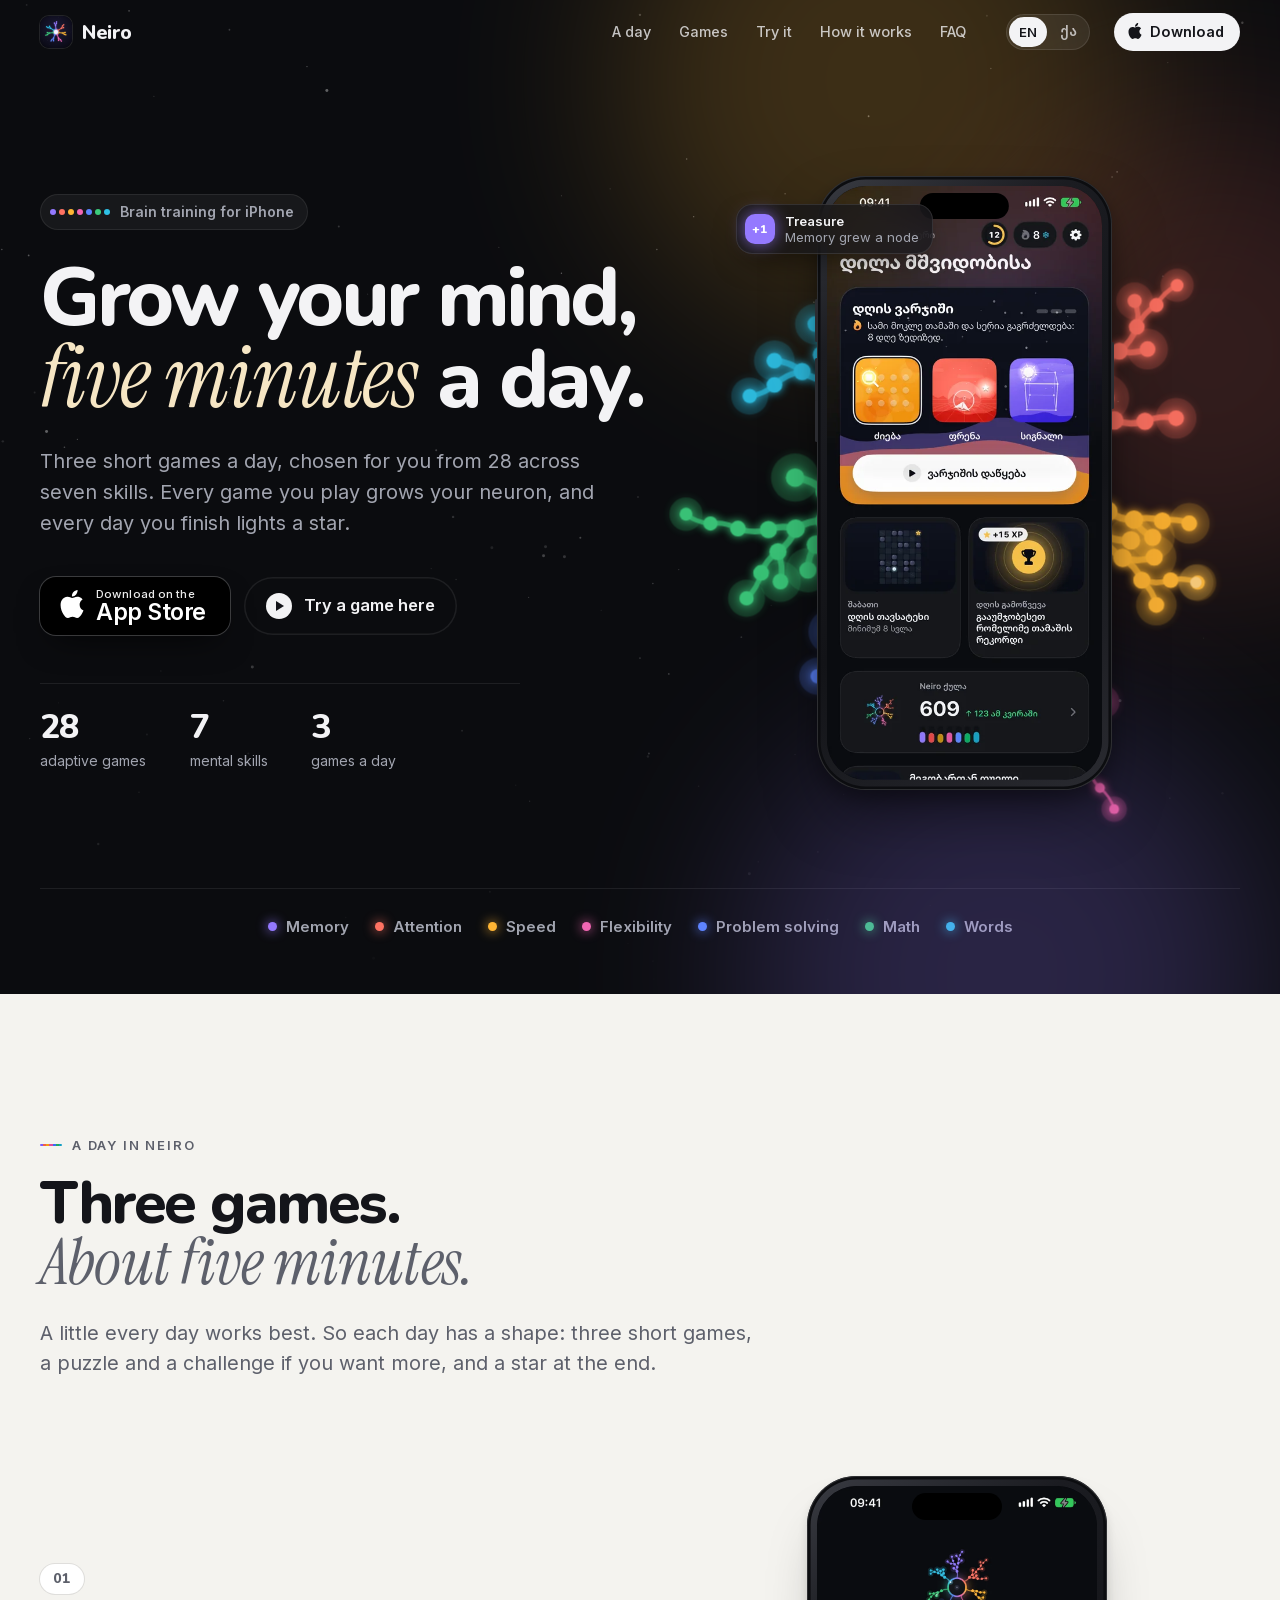
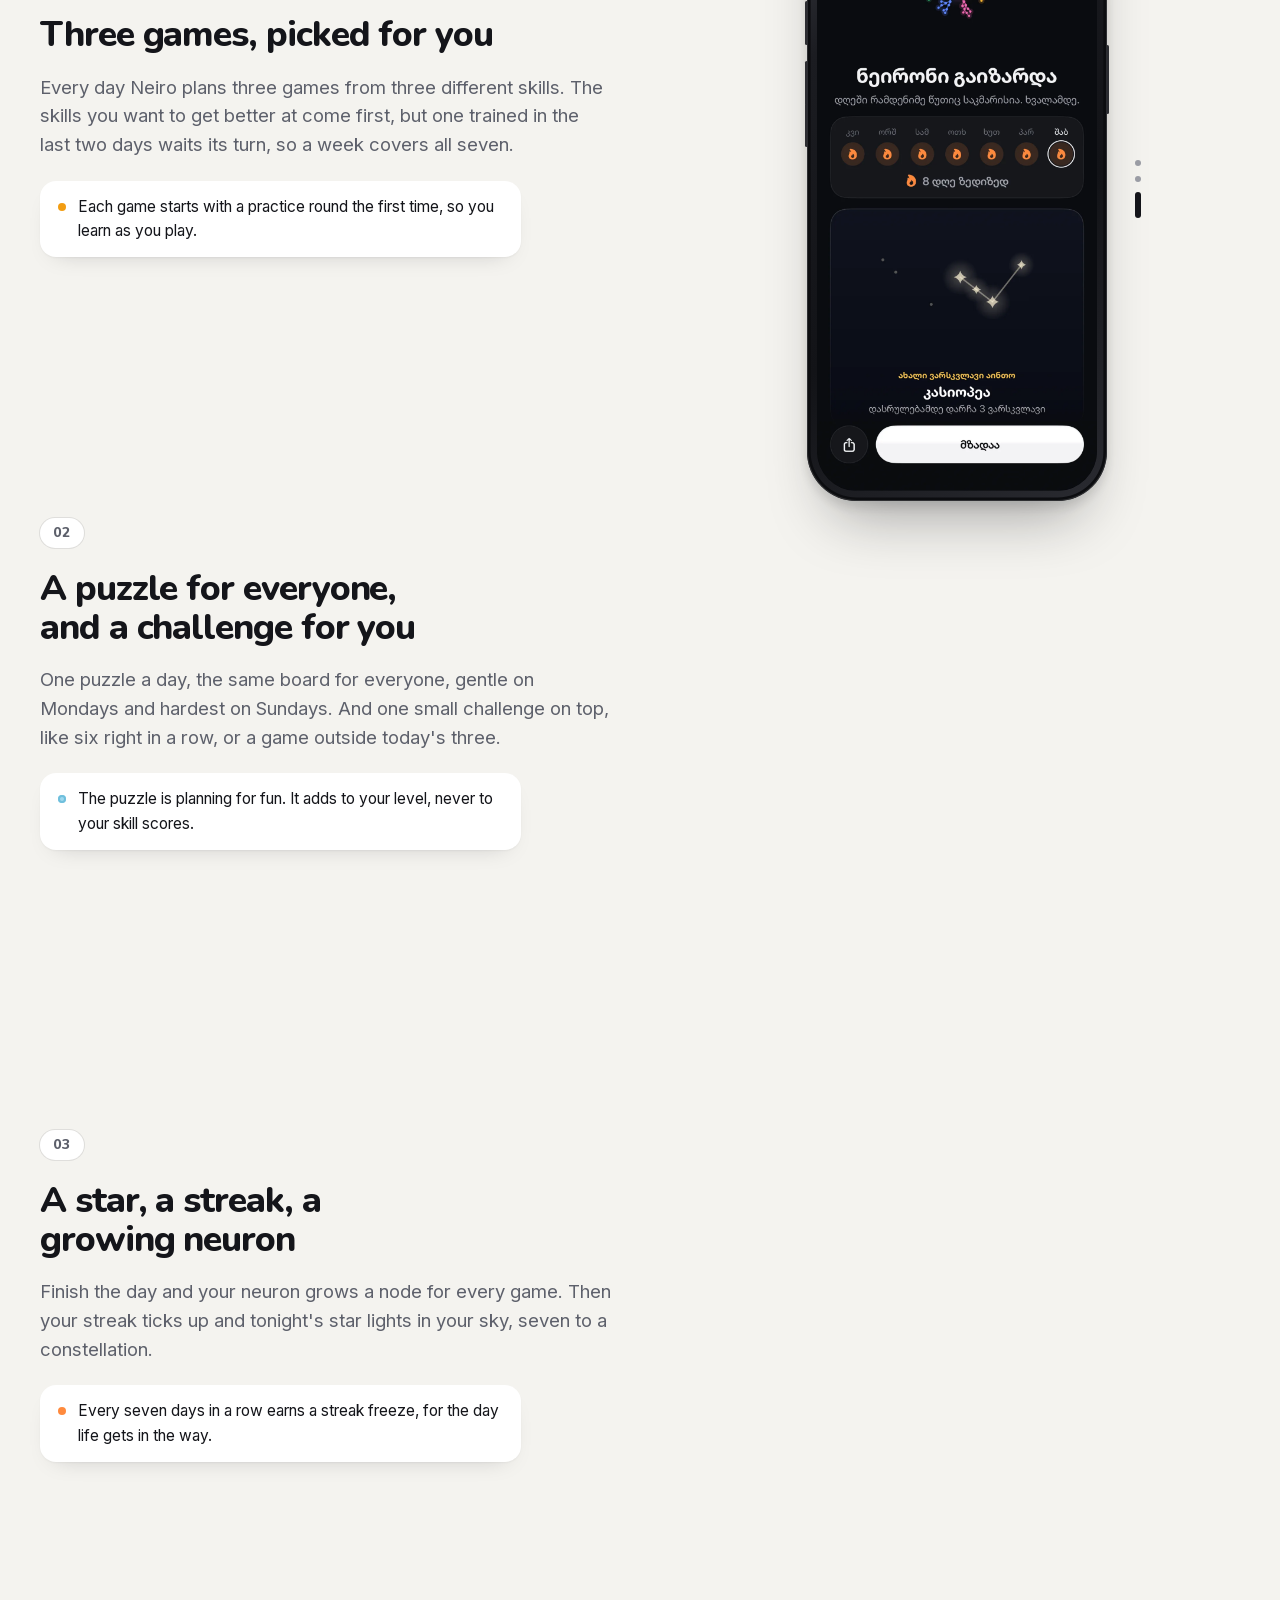
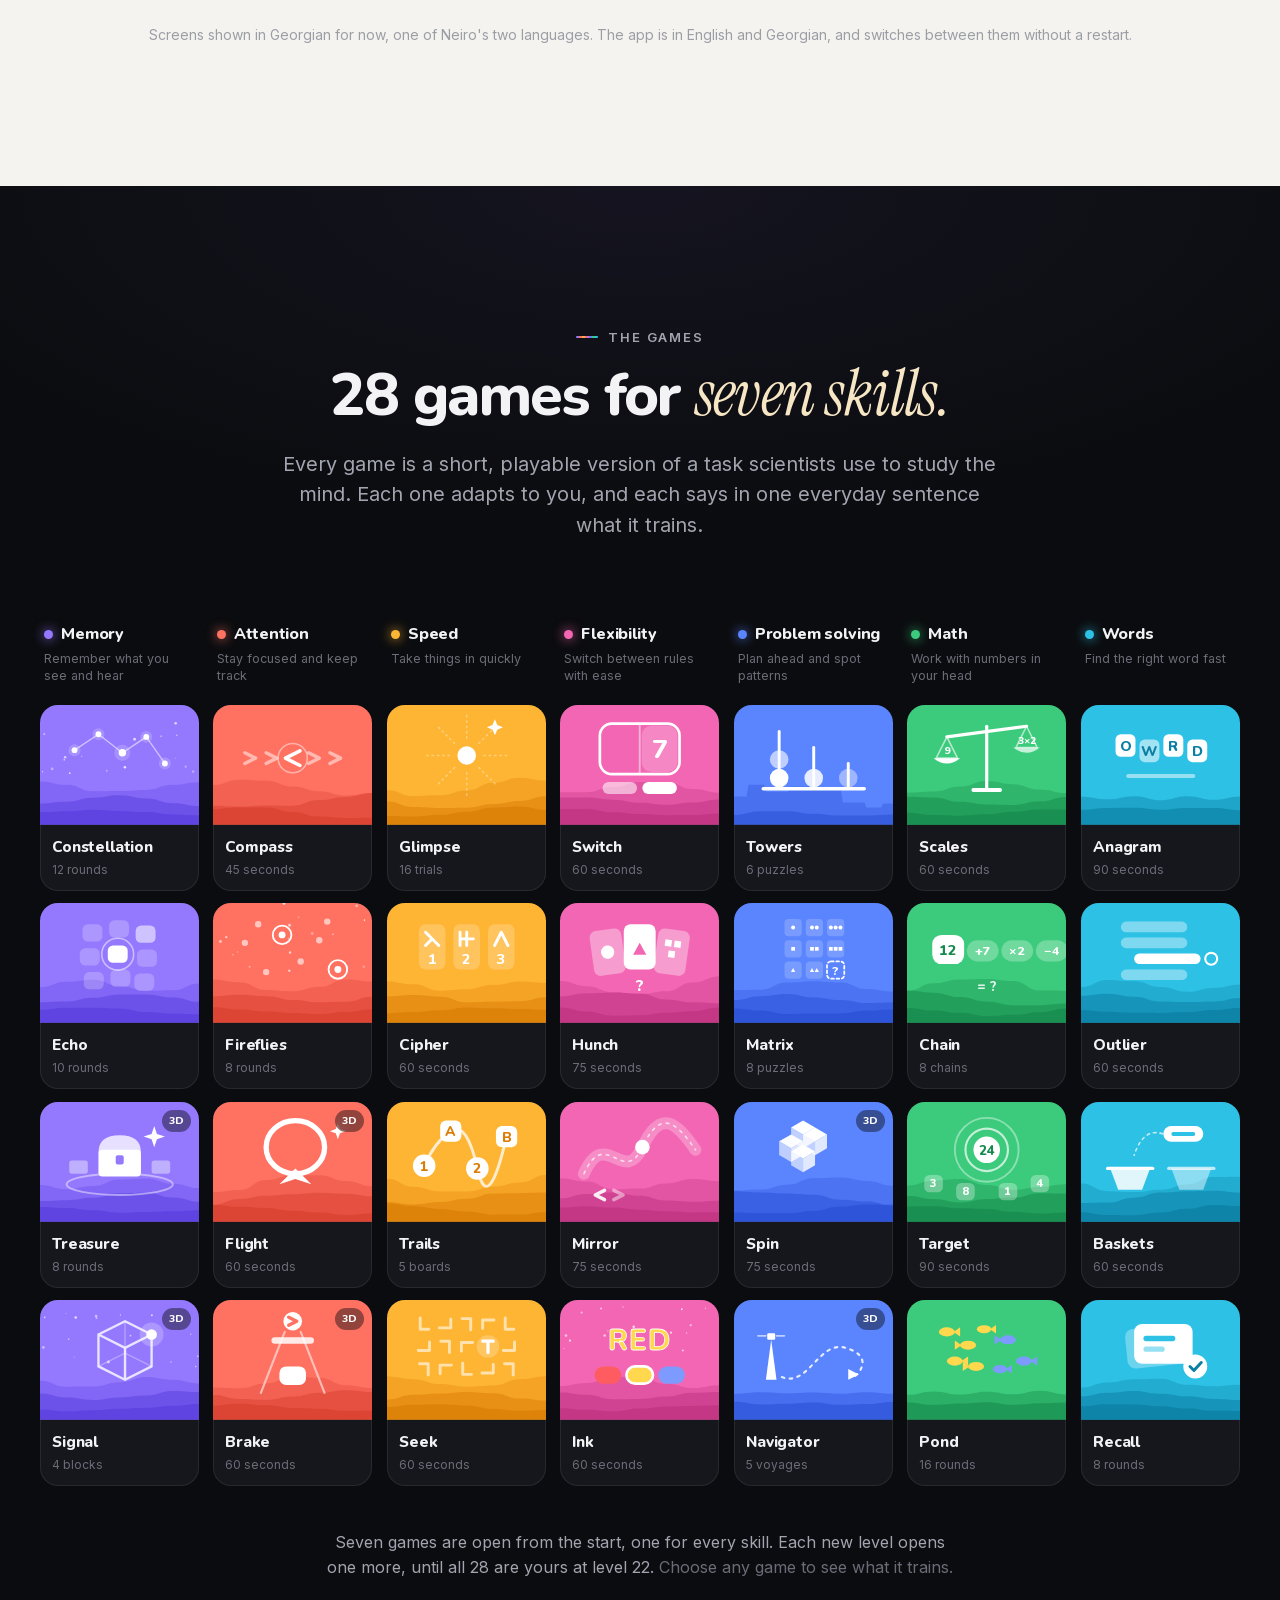
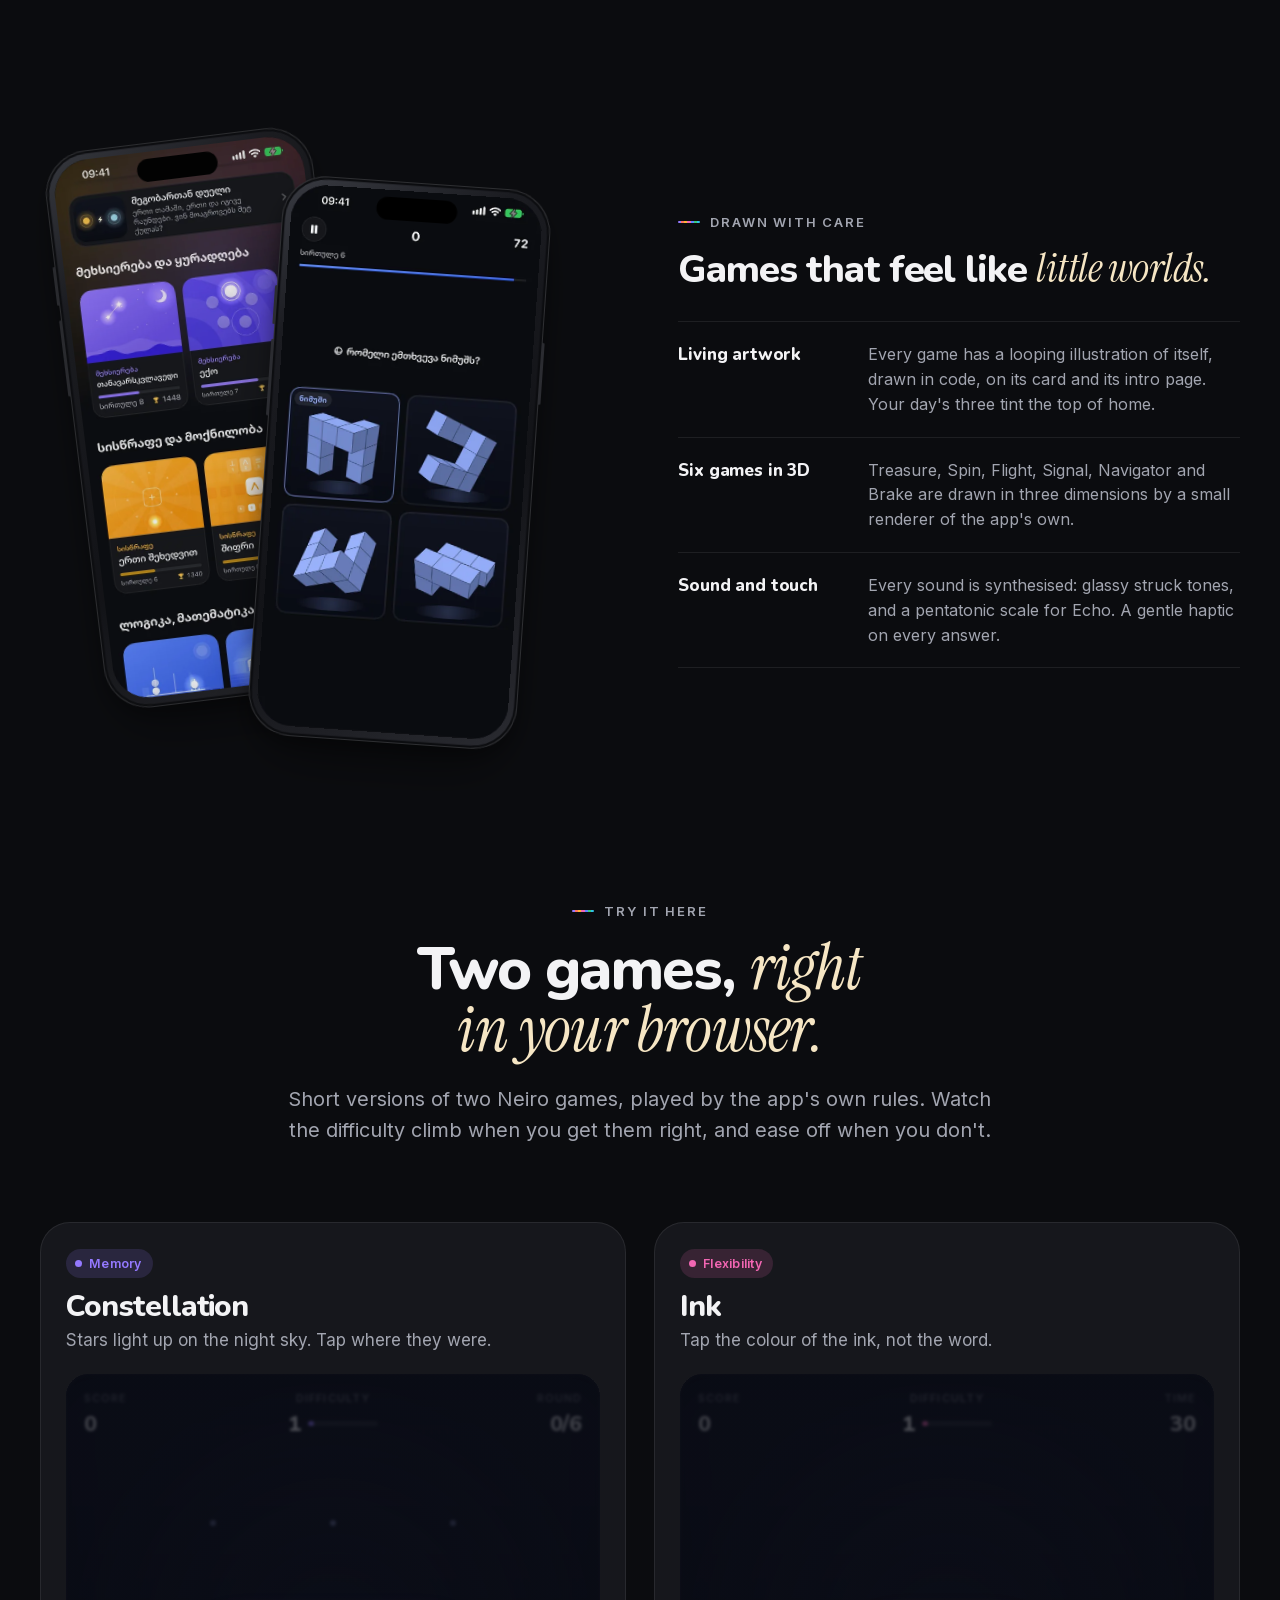
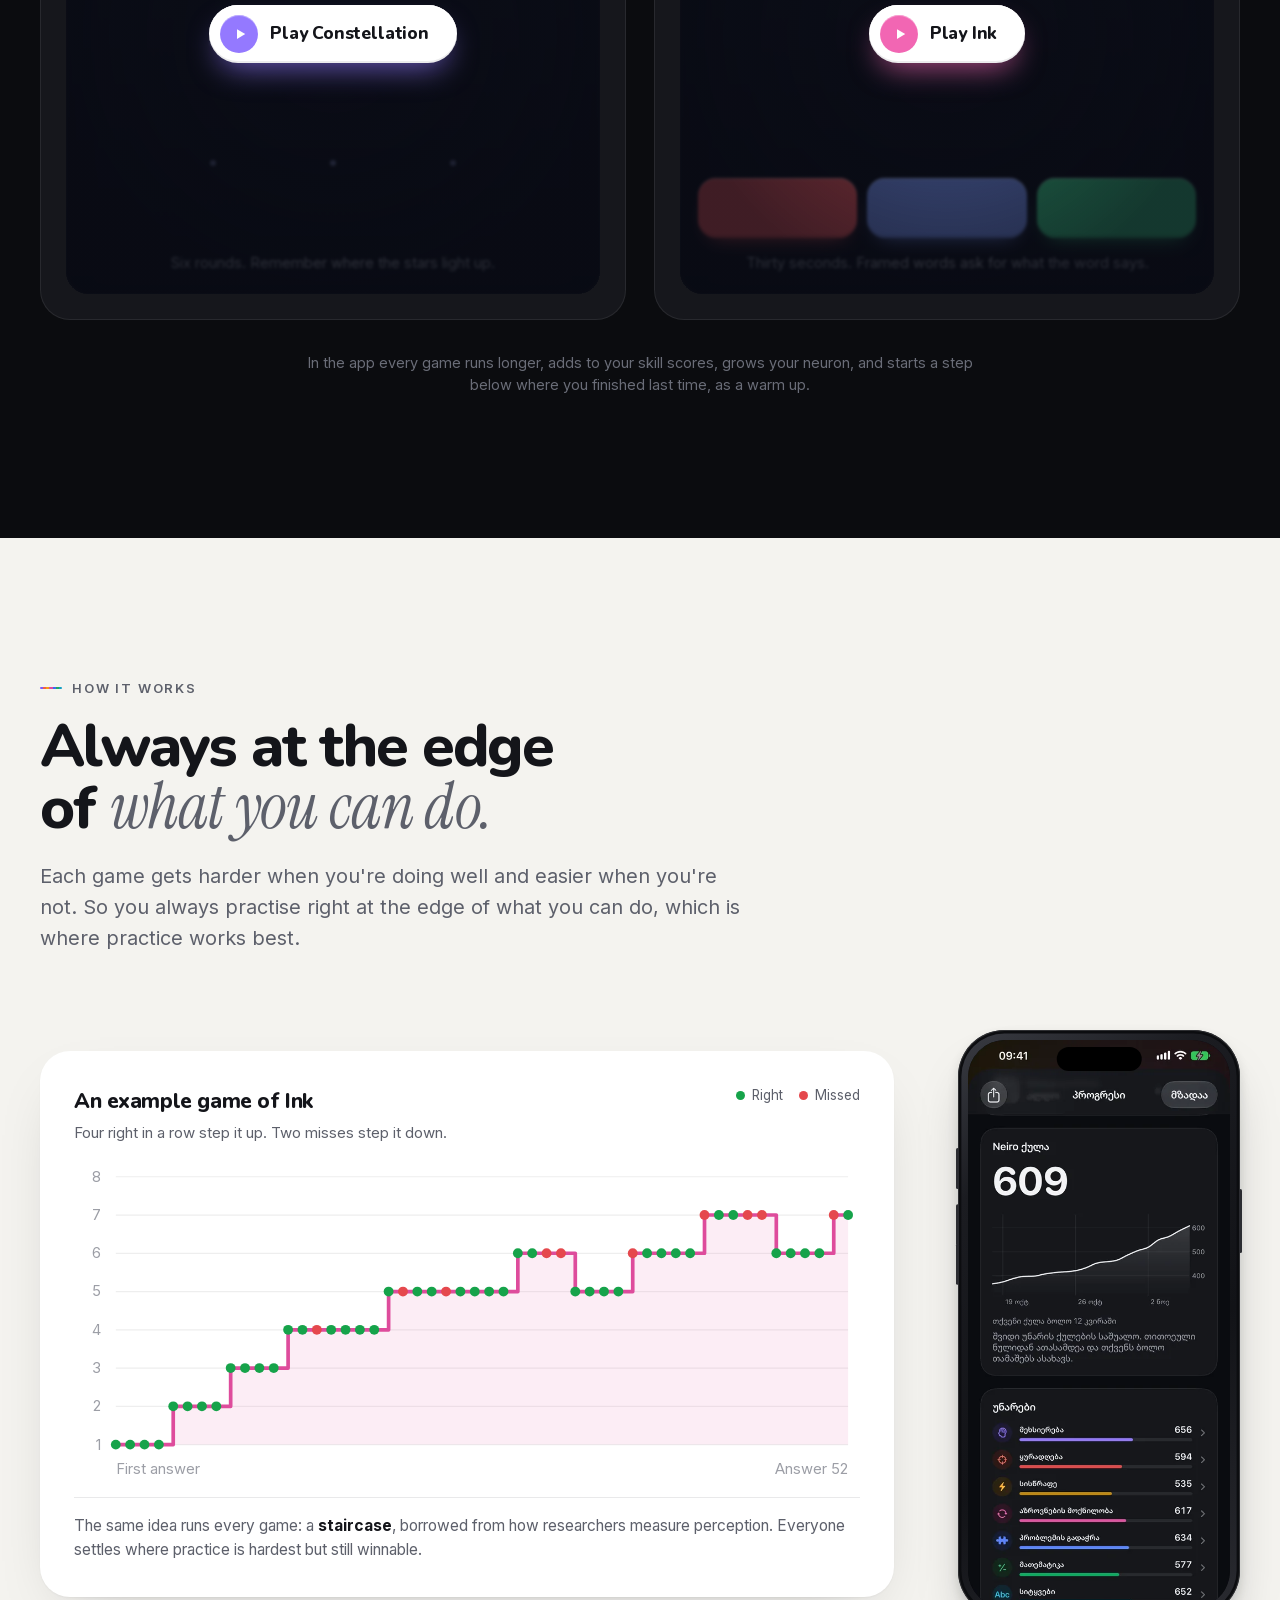
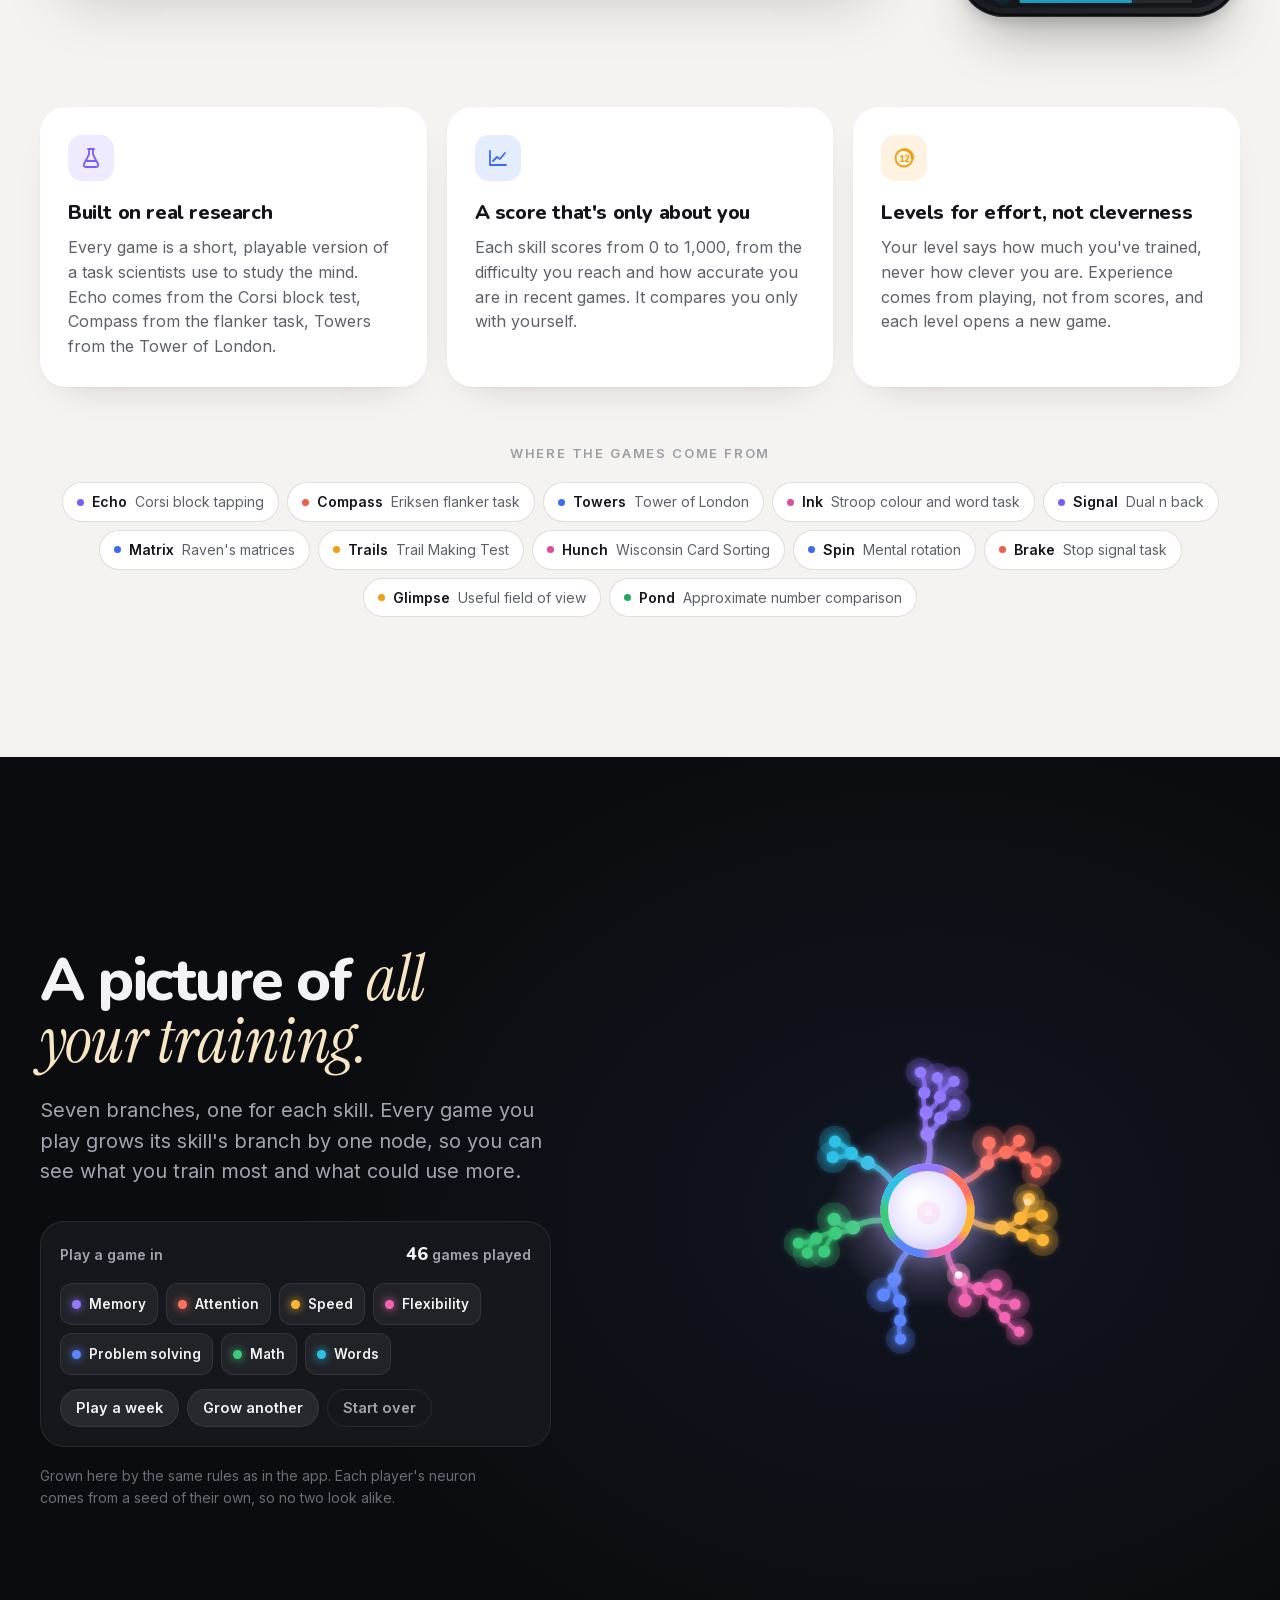
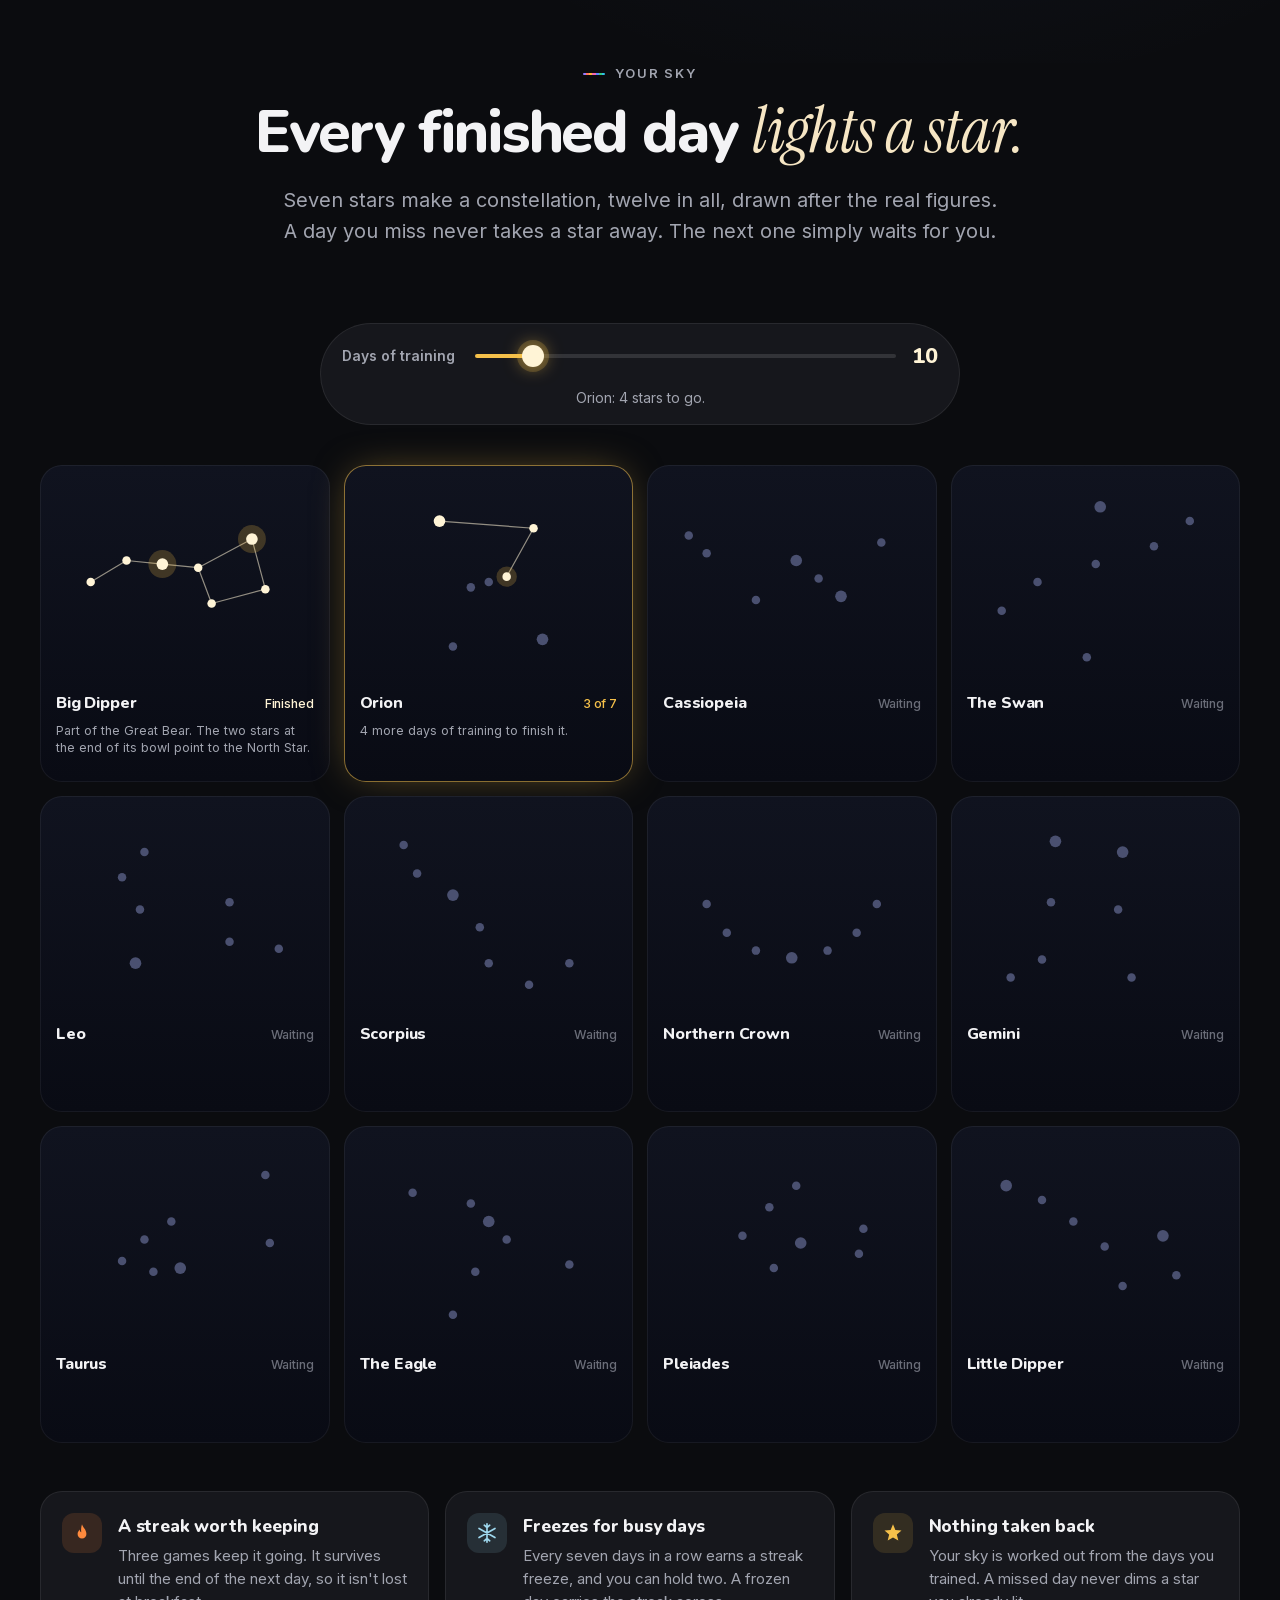
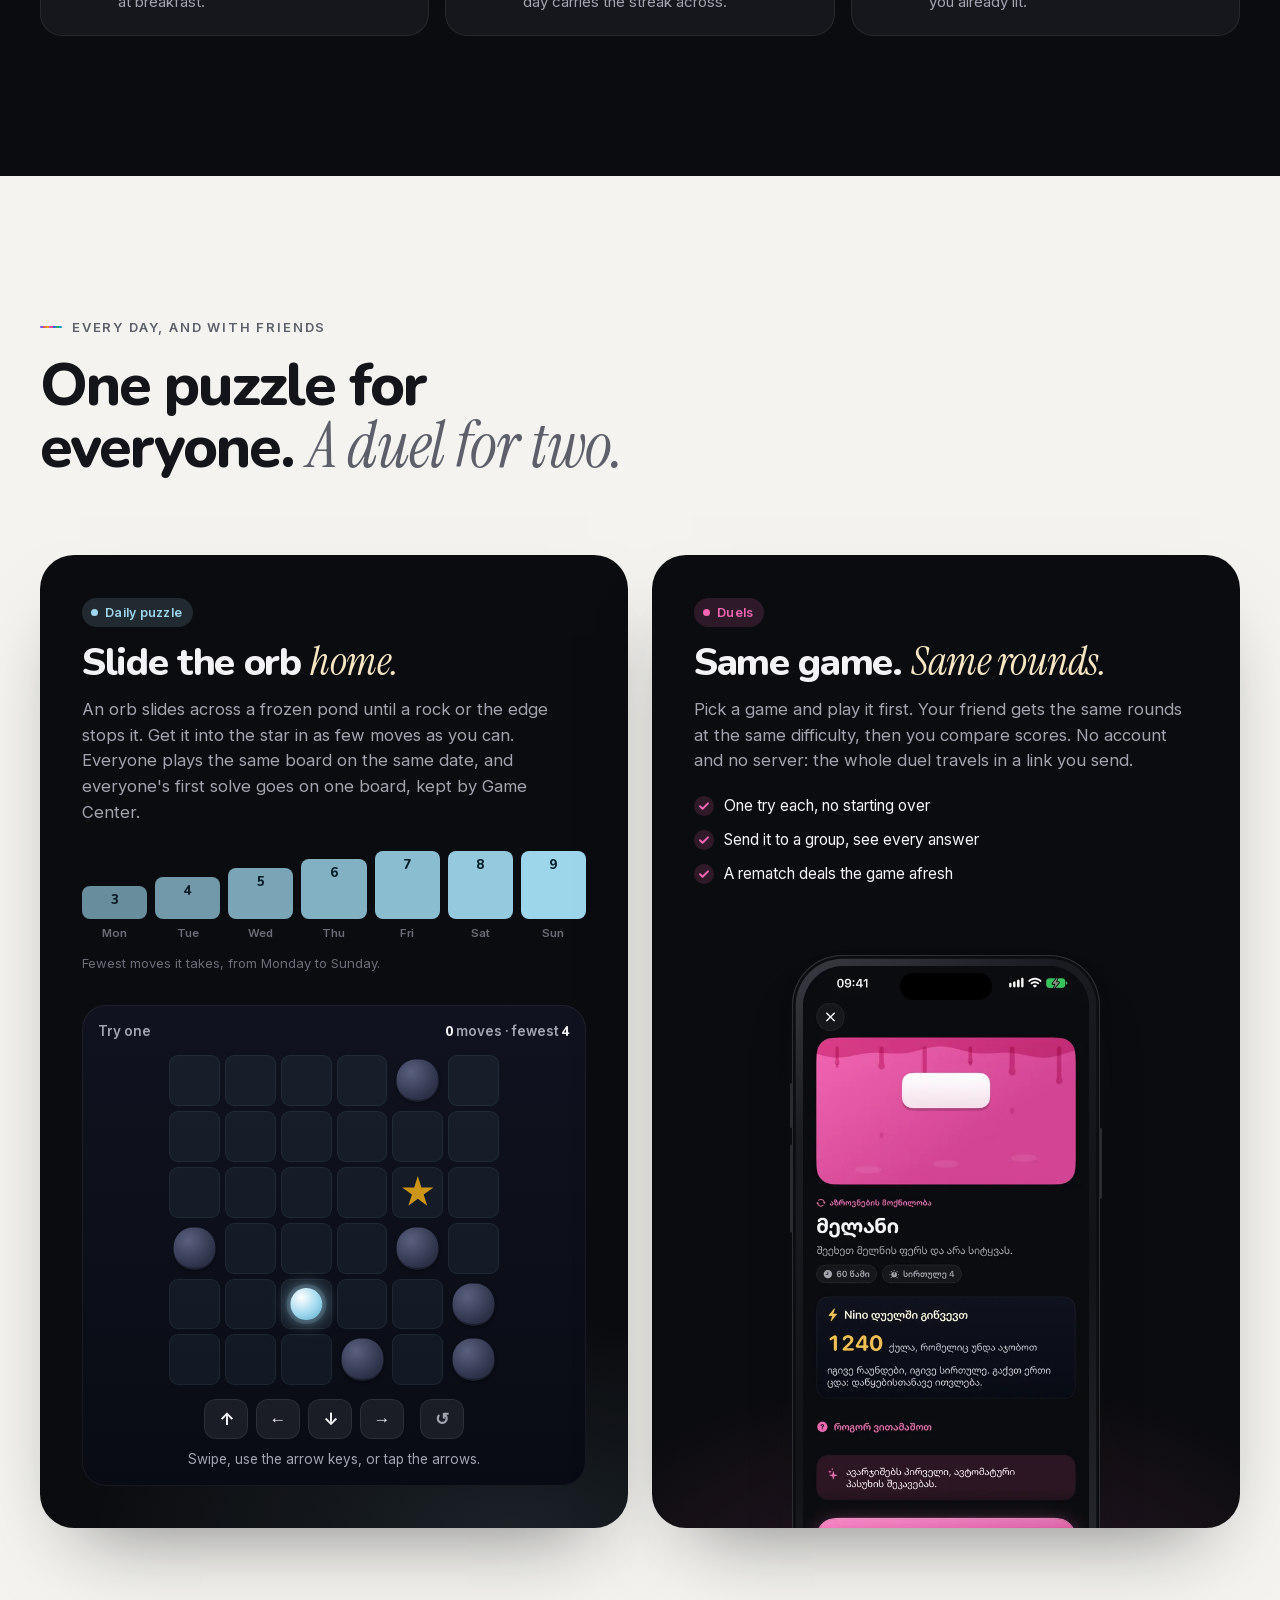
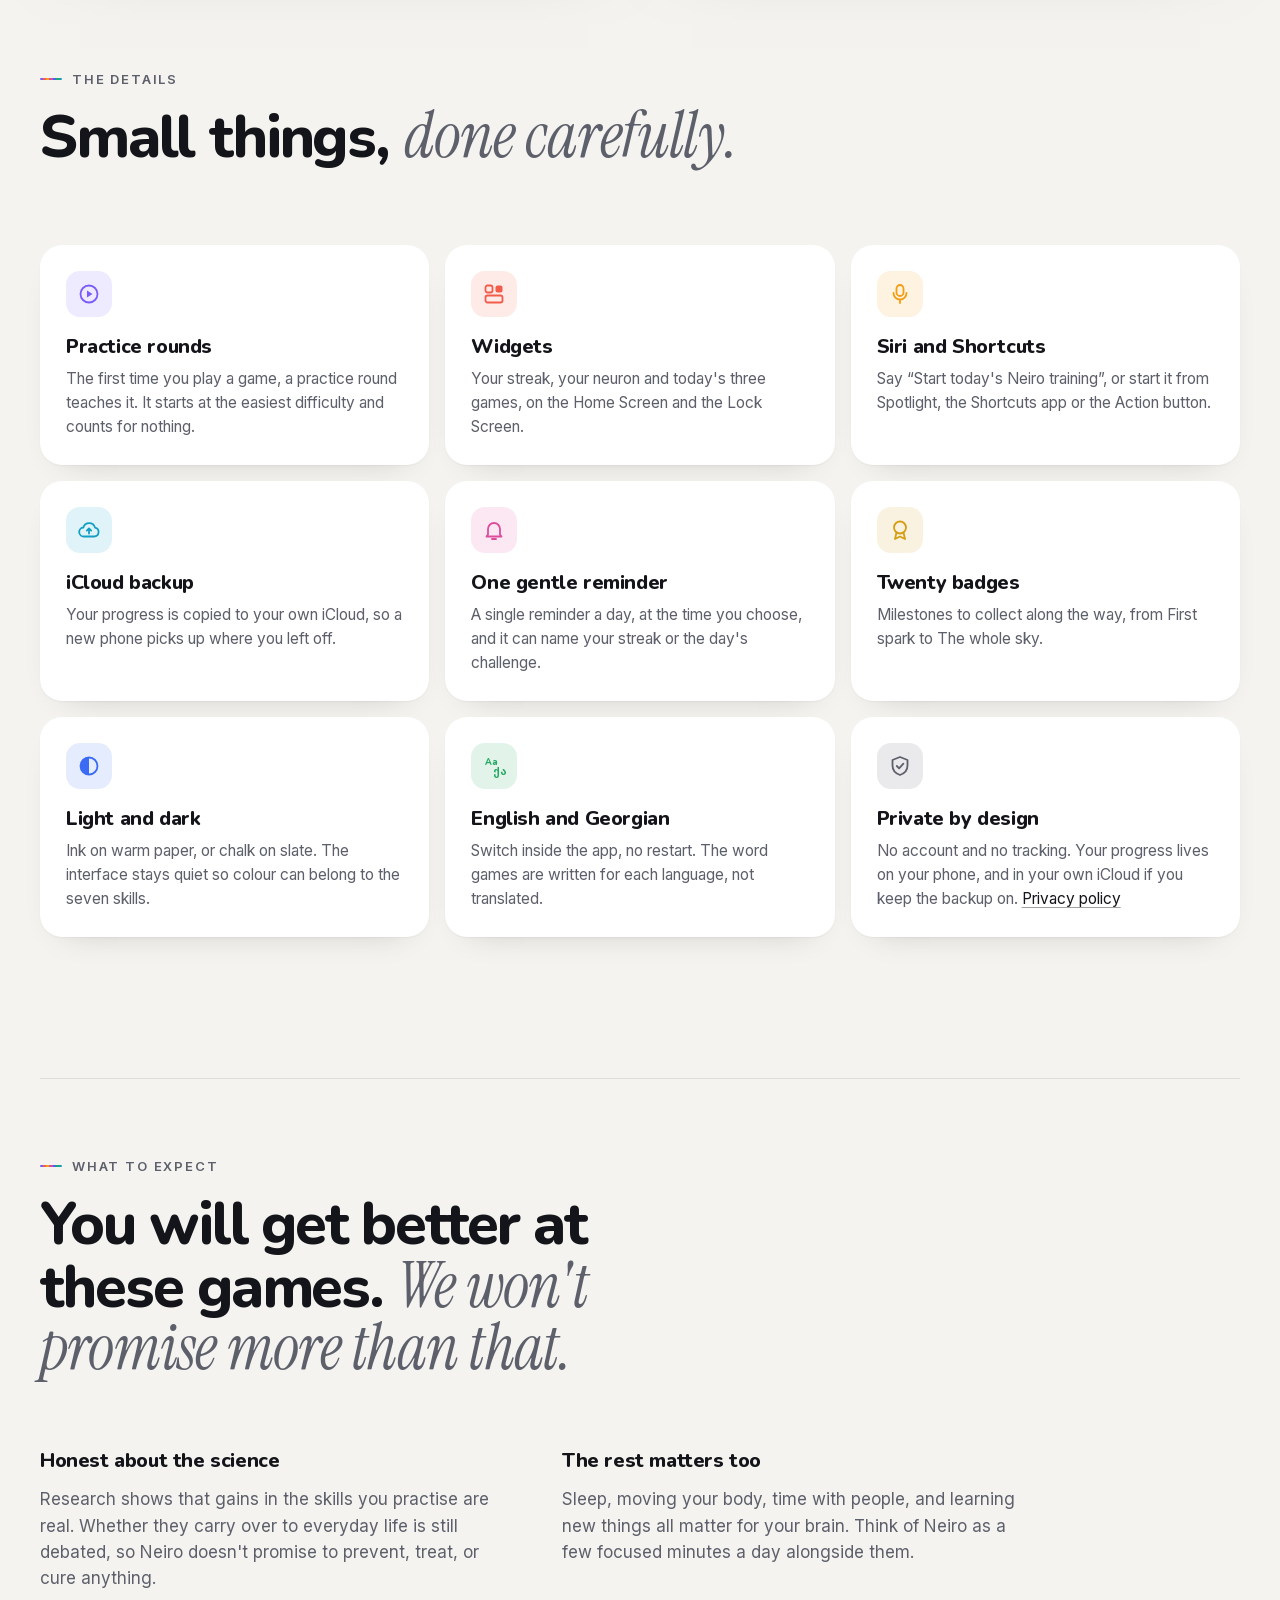
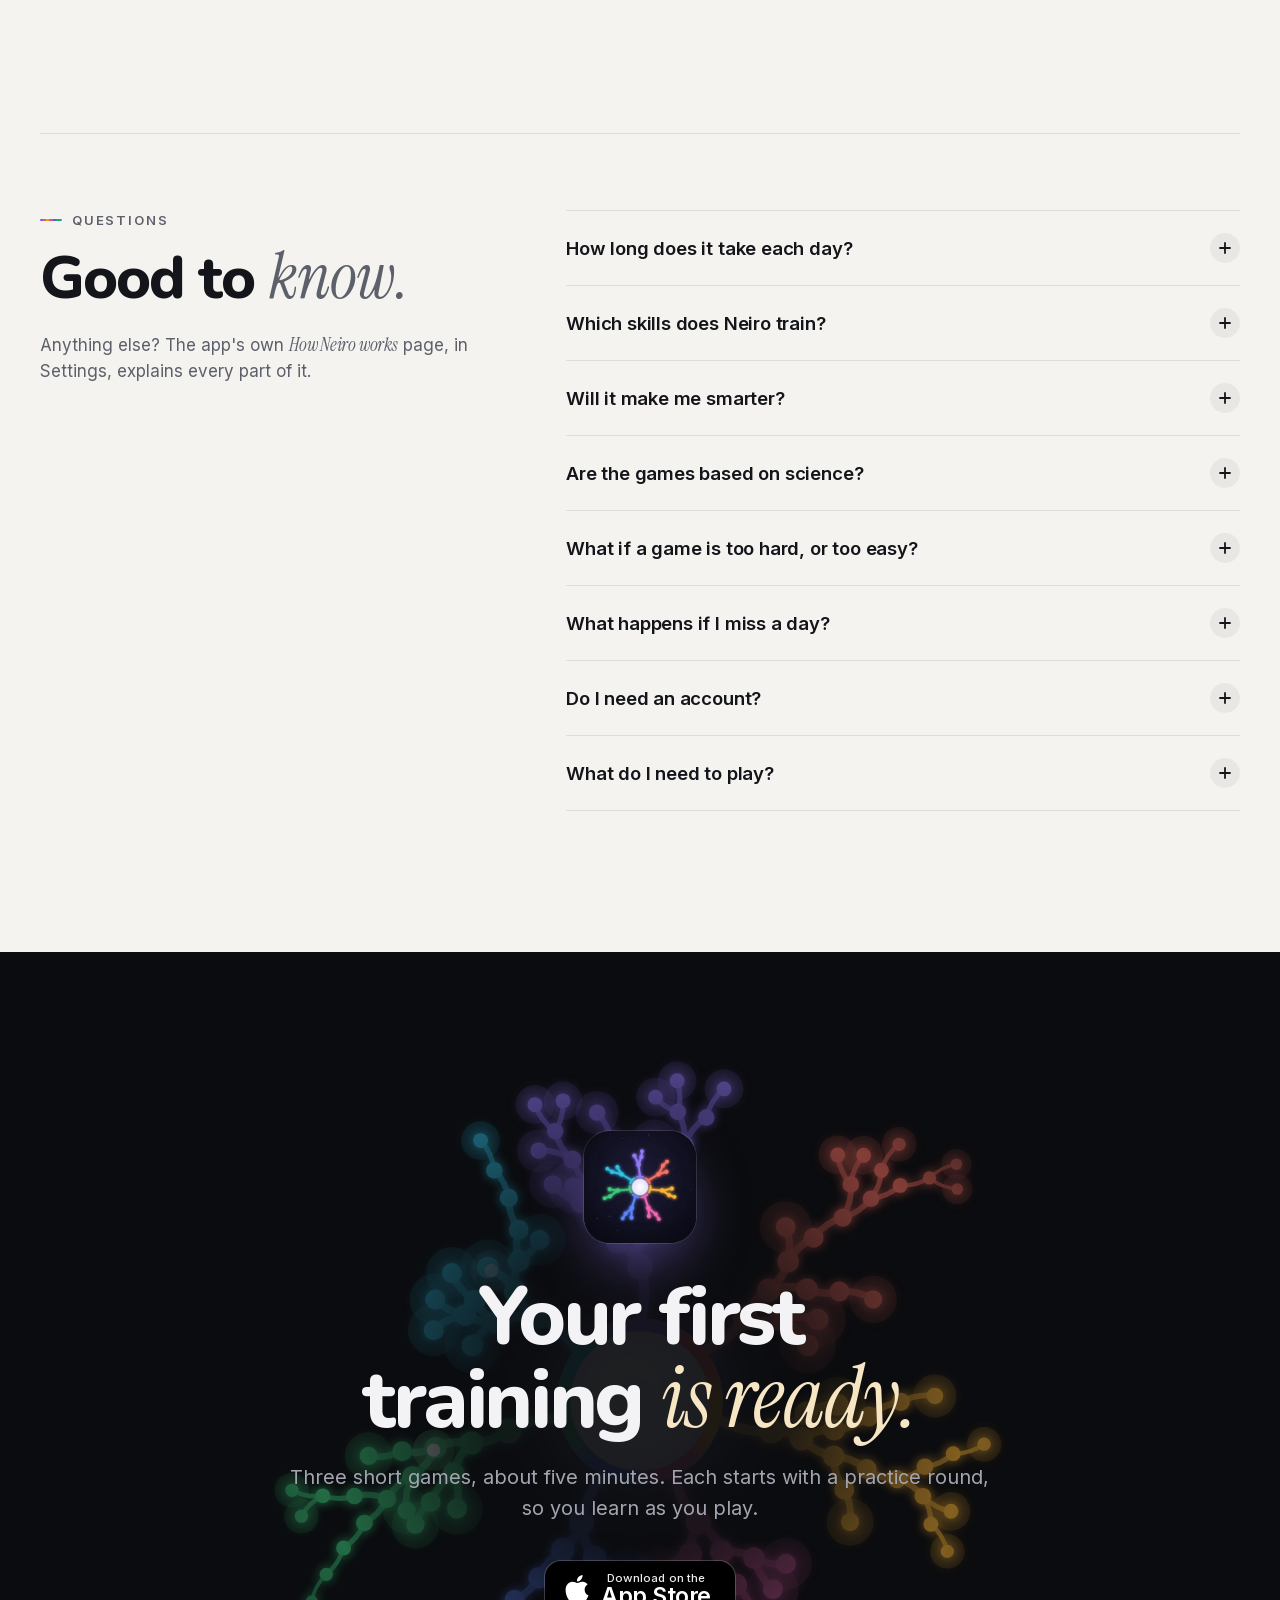
==== commit cb45dc54: "Link the download buttons to Neiro's App Store listing Every button now opens apps.apple.com/app/id6" ====
--- a/index.html
+++ b/index.html
@@ -30,6 +30,7 @@
   <meta property="og:locale" content="en_US">
   <meta property="og:locale:alternate" content="ka_GE">
   <meta name="twitter:card" content="summary">
+  <meta name="apple-itunes-app" content="app-id=6838035042">
   <link rel="alternate" hreflang="en" href="?lang=en">
   <link rel="alternate" hreflang="ka" href="?lang=ka">
   <link rel="icon" type="image/png" sizes="32x32" href="assets/img/icon-32.png">
@@ -60,7 +61,7 @@
         <button type="button" data-lang="en" lang="en" aria-pressed="true">EN</button>
         <button type="button" data-lang="ka" lang="ka" aria-pressed="false">ქა</button>
       </div>
-      <a class="nav-cta" data-appstore href="https://apps.apple.com/" aria-label="Download Neiro on the App Store" data-i18n-aria="appstore.aria">
+      <a class="nav-cta" data-appstore href="https://apps.apple.com/app/id6838035042" aria-label="Download Neiro on the App Store" data-i18n-aria="appstore.aria">
         <svg viewBox="0 0 24 24" aria-hidden="true"><use href="#apple"/></svg>
         <span data-i18n="nav.download">Download</span>
       </a>
@@ -87,7 +88,7 @@
           <h1 class="display reveal" data-i18n="hero.title">Grow your mind, <em>five minutes</em> a day.</h1>
           <p class="lead reveal" data-i18n="hero.lead">Three short games a day, chosen for you from 28 across seven skills. Every game you play grows your neuron, and every day you finish lights a star.</p>
           <div class="cta-row reveal">
-            <a class="appstore" data-appstore href="https://apps.apple.com/" aria-label="Download Neiro on the App Store" data-i18n-aria="appstore.aria">
+            <a class="appstore" data-appstore href="https://apps.apple.com/app/id6838035042" aria-label="Download Neiro on the App Store" data-i18n-aria="appstore.aria">
               <svg viewBox="0 0 24 24" aria-hidden="true"><use href="#apple"/></svg>
               <span><small>Download on the</small><strong>App Store</strong></span>
             </a>
@@ -620,7 +621,7 @@
         <h2 class="display reveal" data-i18n="final.title">Your first training <em>is ready.</em></h2>
         <p class="lead reveal" data-i18n="final.lead">Three short games, about five minutes. Each starts with a practice round, so you learn as you play.</p>
         <div class="cta-row center reveal">
-          <a class="appstore" data-appstore href="https://apps.apple.com/" aria-label="Download Neiro on the App Store" data-i18n-aria="appstore.aria">
+          <a class="appstore" data-appstore href="https://apps.apple.com/app/id6838035042" aria-label="Download Neiro on the App Store" data-i18n-aria="appstore.aria">
             <svg viewBox="0 0 24 24" aria-hidden="true"><use href="#apple"/></svg>
             <span><small>Download on the</small><strong>App Store</strong></span>
           </a>
